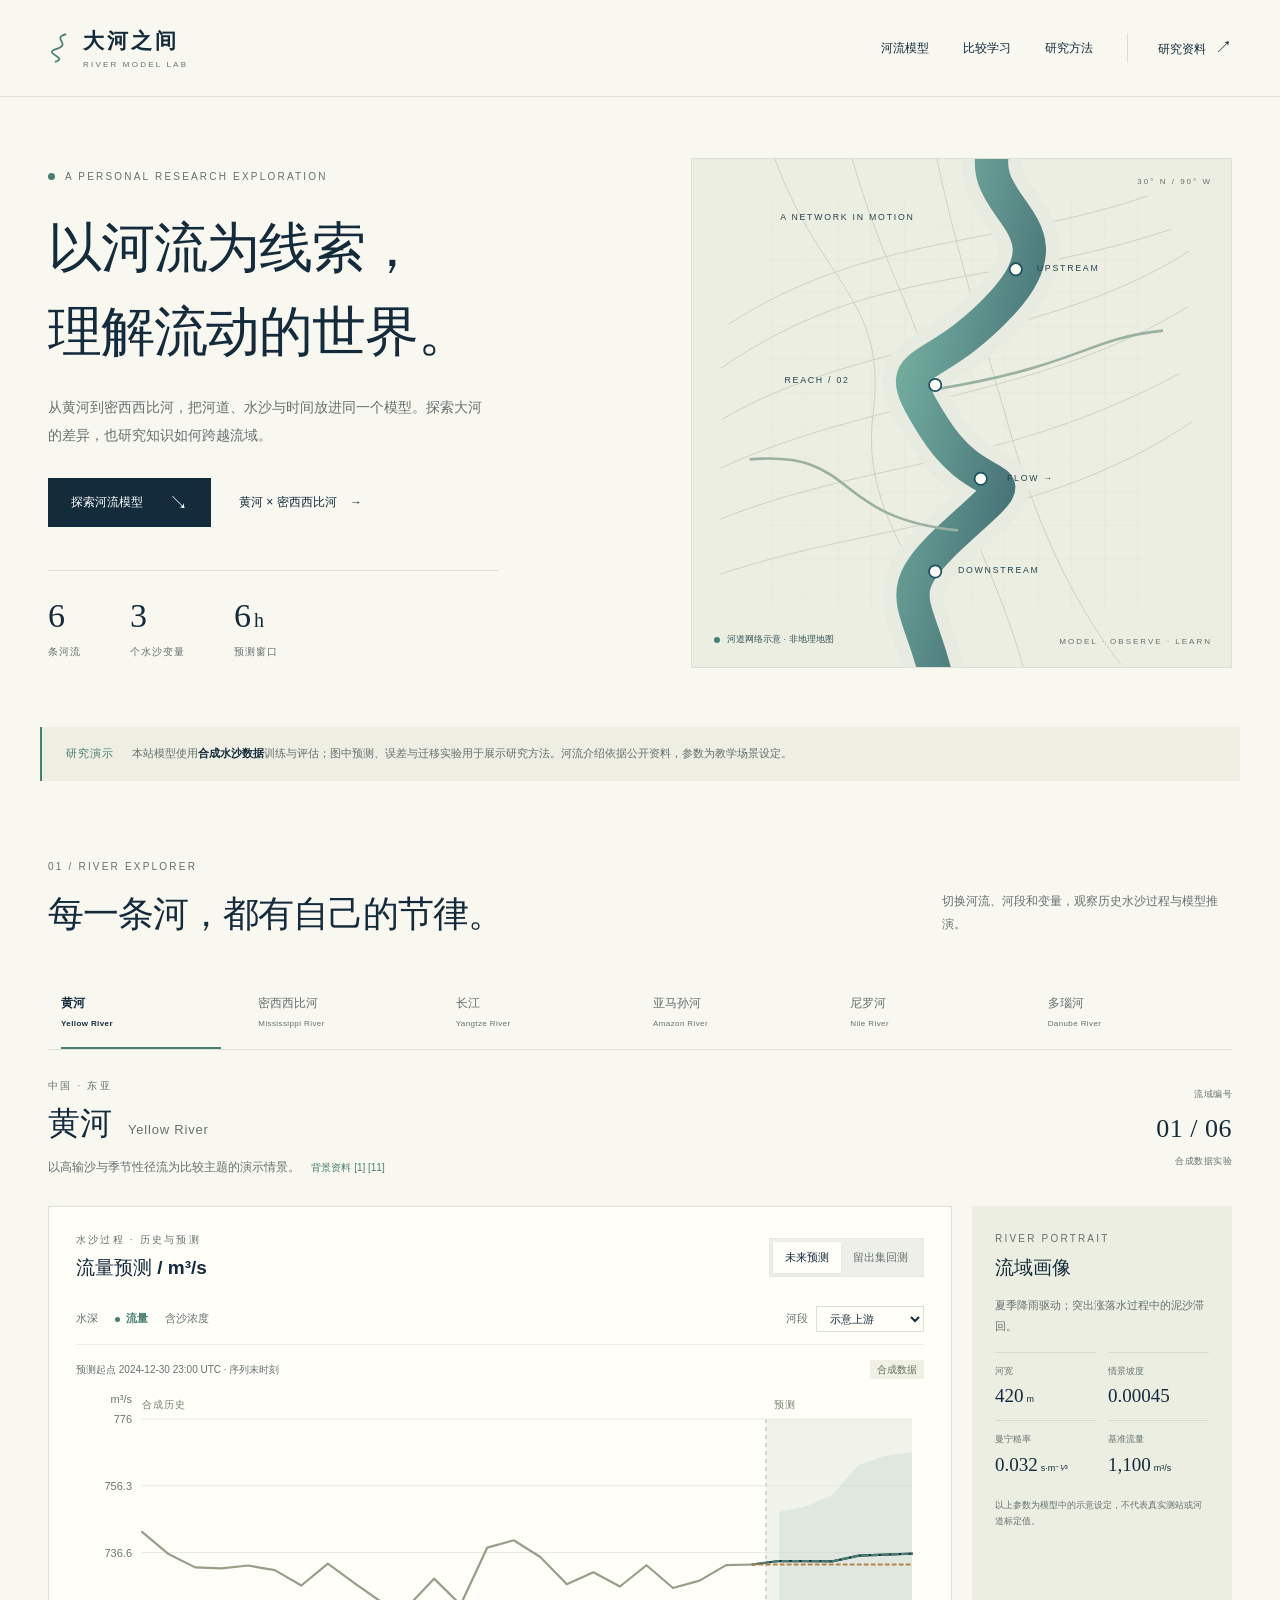
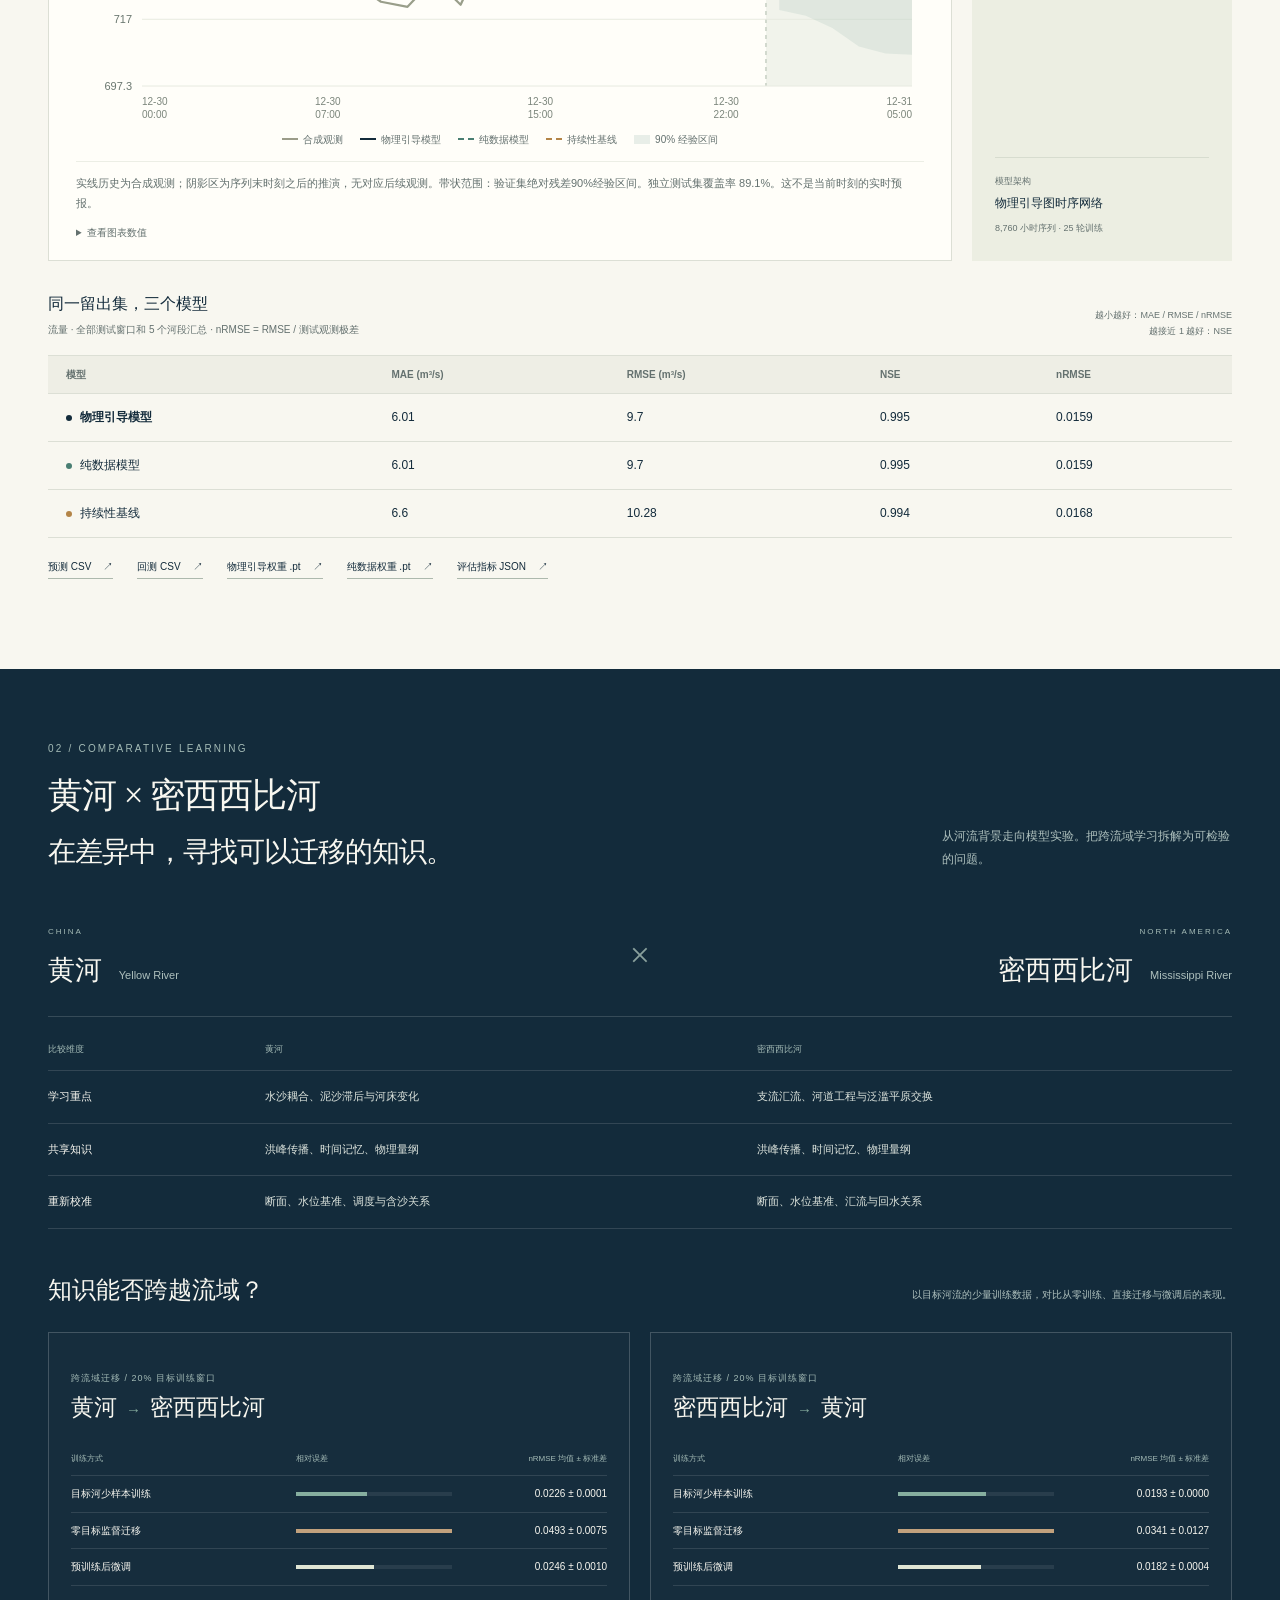
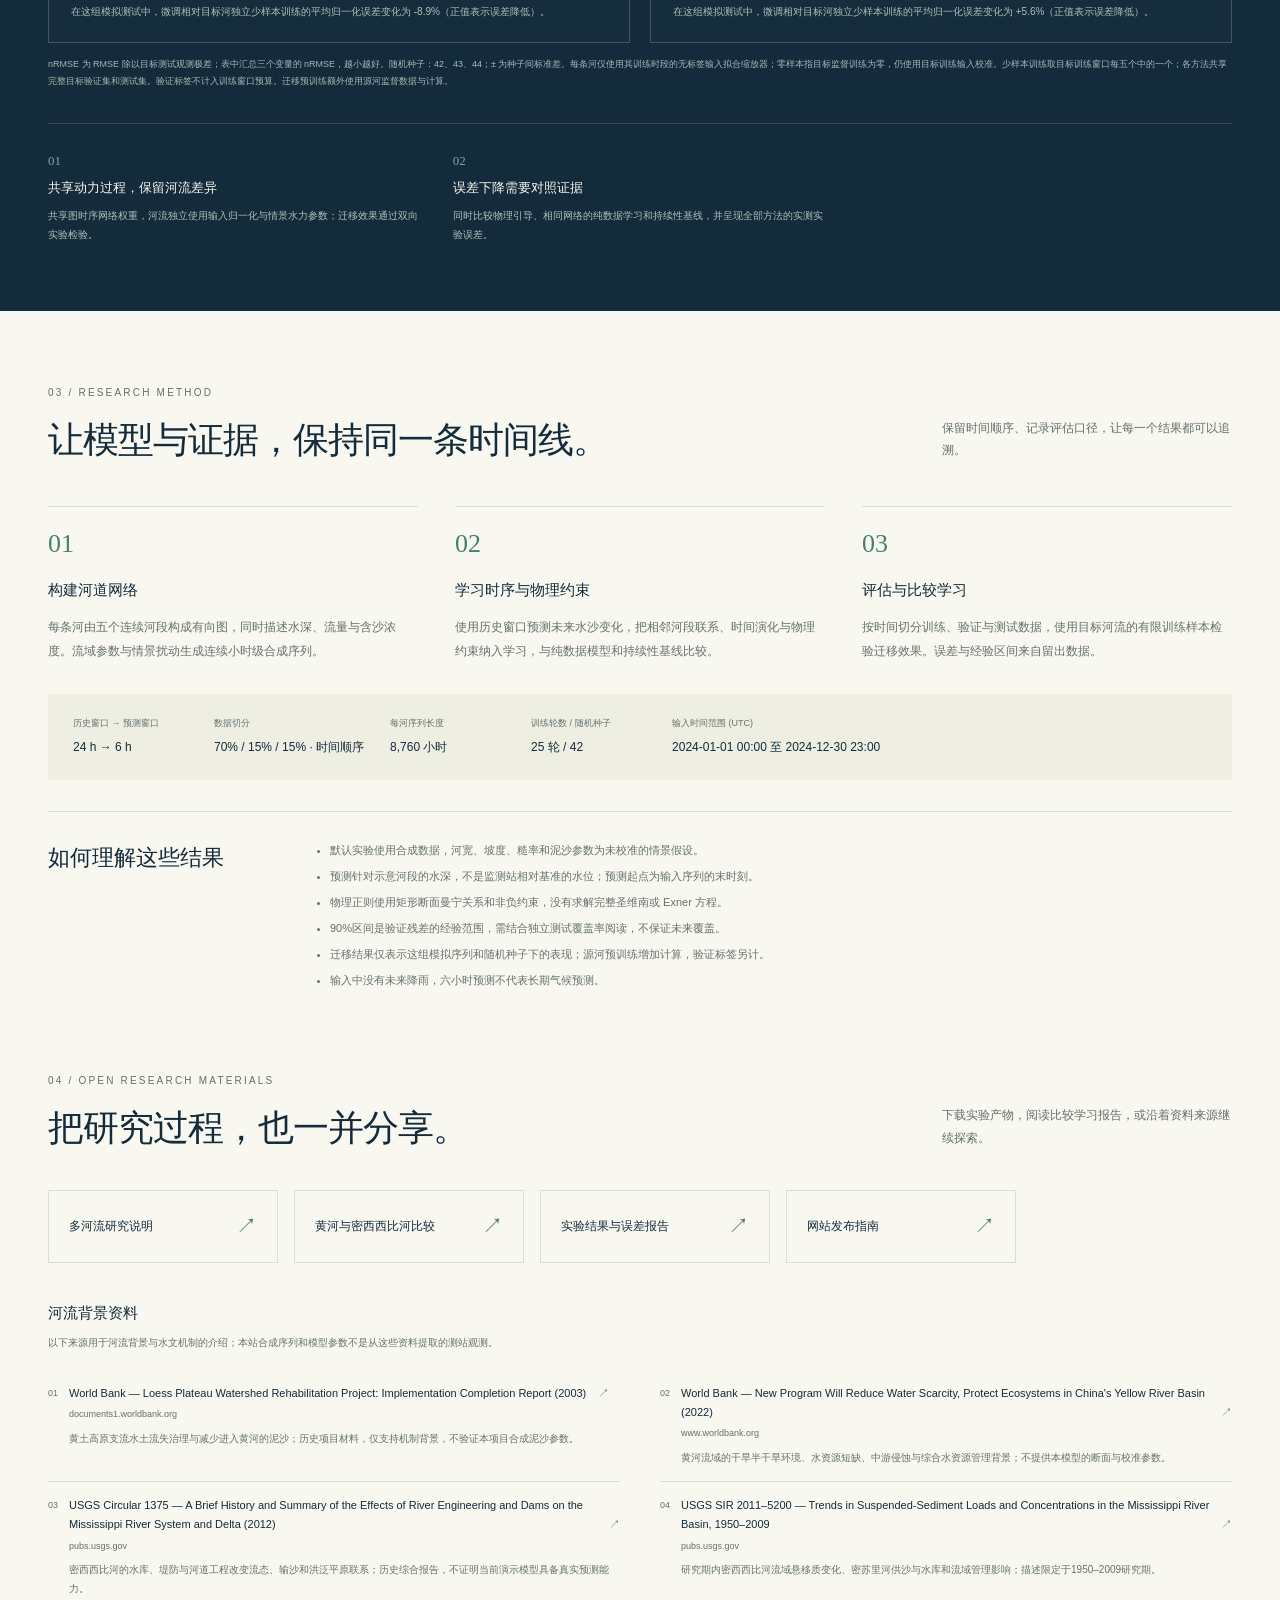
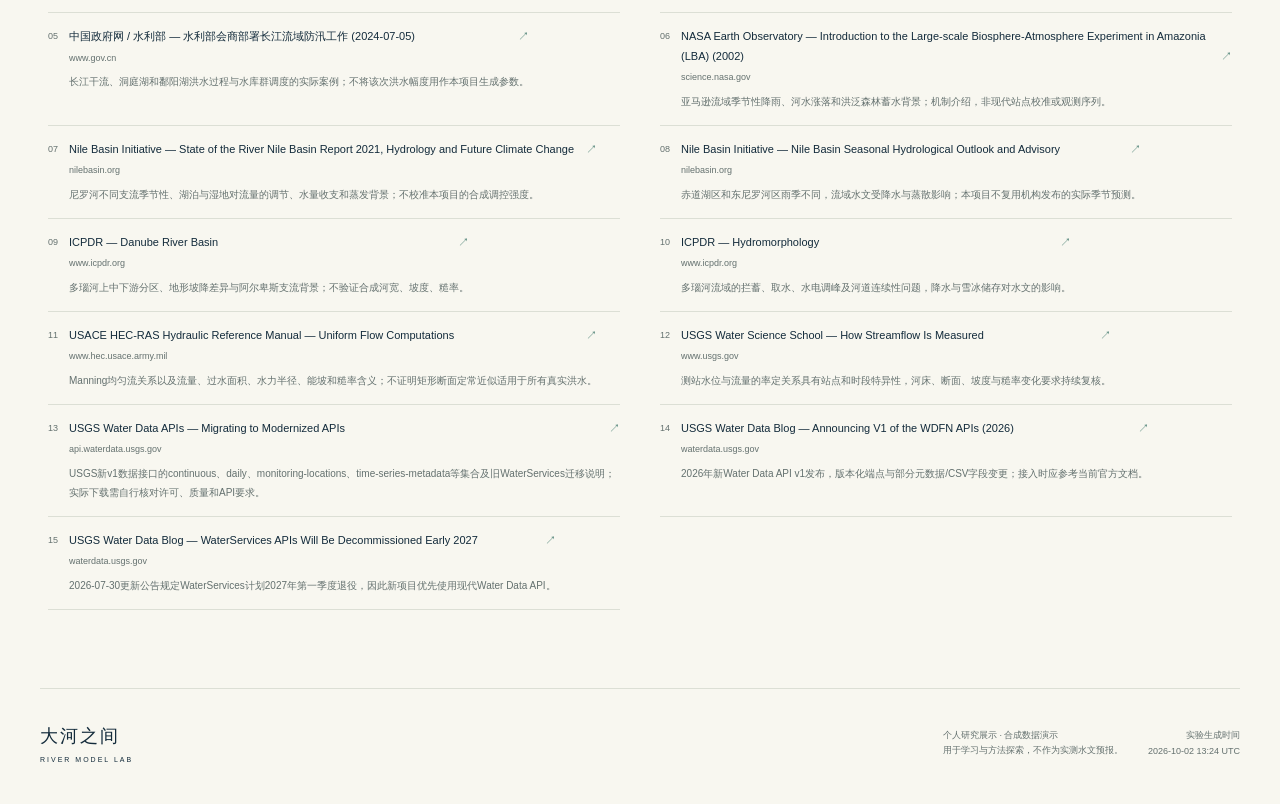
==== website/index.html @ 49f690f5 "Add multi-river modeling, transfer study and website showcase" ====
<!doctype html>
<html lang="zh-CN">
<head>
  <meta charset="utf-8">
  <meta name="viewport" content="width=device-width, initial-scale=1">
  <meta name="theme-color" content="#132b3b">
  <meta name="description" content="探索六条大河的水深、流量与含沙浓度预测，以及黄河与密西西比河的比较学习。可复现的合成数据研究演示。">
  <title>大河之间 · River Model Lab</title>
  <link rel="stylesheet" href="styles.css">
  <script src="assets/river_lab_data.js" defer></script>
  <script src="app.js" defer></script>
</head>
<body>
  <a class="skip-link" href="#explorer">跳至模型交互区</a>
  <header class="site-header">
    <a class="wordmark" href="#top" aria-label="大河之间，返回首页"><svg aria-hidden="true" viewBox="0 0 30 36"><path d="M21 2C3 7 28 13 10 19S25 28 8 34"/></svg><span>大河之间<small>RIVER MODEL LAB</small></span></a>
    <nav aria-label="主导航"><a href="#explorer">河流模型</a><a href="#comparison">比较学习</a><a href="#method">研究方法</a><a href="#resources">研究资料 <span aria-hidden="true">↗</span></a></nav>
  </header>
  <main id="top">
    <section class="hero" aria-labelledby="hero-title">
      <div class="hero-copy"><p class="eyebrow"><span></span> A PERSONAL RESEARCH EXPLORATION</p><h1 id="hero-title">以河流为线索，<br>理解流动的世界。</h1><p class="hero-description">从黄河到密西西比河，把河道、水沙与时间放进同一个模型。探索大河的差异，也研究知识如何跨越流域。</p><div class="hero-actions"><a class="button button-dark" href="#explorer">探索河流模型 <span aria-hidden="true">↘</span></a><a class="text-link" href="#comparison">黄河 × 密西西比河 <span aria-hidden="true">→</span></a></div><div class="hero-facts"><div><strong id="river-count">6</strong><span>条河流</span></div><div><strong>3</strong><span>个水沙变量</span></div><div><strong id="forecast-hours">6<span>h</span></strong><span>预测窗口</span></div></div></div>
      <div class="hero-visual" aria-hidden="true"><svg viewBox="0 0 510 580" role="presentation"><defs><linearGradient id="river-gradient" x1="0" y1="0" x2="1" y2="1"><stop stop-color="#7dbaa7"/><stop offset="1" stop-color="#365d69"/></linearGradient><pattern id="grid" width="38" height="38" patternUnits="userSpaceOnUse"><path d="M38 0H0V38" fill="none" stroke="#bec8ba" stroke-width=".6"/></pattern></defs><rect x="32" y="45" width="430" height="470" fill="url(#grid)" opacity=".45"/><g fill="none" stroke="#c8cec1" stroke-width="1"><path d="M-10 188C148 86 303 99 468 42M-20 239C154 119 292 148 495 80M-18 297C135 206 357 208 515 105M-20 353C151 273 344 273 513 169M-20 411C149 344 304 352 504 245M-20 474C150 416 348 416 518 300"/><path d="M42 0C96 146 171 159 154 292S247 496 241 593M126-15C169 141 212 181 222 276S298 471 329 593M224-14C248 102 279 200 309 306S380 504 437 577"/></g><path d="M294-20C264 59 388 71 301 165S167 217 224 307S341 343 253 422S207 498 230 608" fill="none" stroke="#e8ebe0" stroke-width="69"/><path d="M294-20C264 59 388 71 301 165S167 217 224 307S341 343 253 422S207 498 230 608" fill="none" stroke="url(#river-gradient)" stroke-width="38"/><g fill="none" stroke="#9ab1a1" stroke-width="3"><path d="M485 196C398 205 391 235 231 262"/><path d="M13 343C139 332 103 409 251 424"/></g><g fill="#fffef7" stroke="#1d5360" stroke-width="2"><circle cx="317" cy="126" r="7"/><circle cx="225" cy="258" r="7"/><circle cx="277" cy="365" r="7"/><circle cx="225" cy="471" r="7"/></g><g fill="#244351" font-size="10" font-family="sans-serif" letter-spacing="2"><text x="341" y="128">UPSTREAM</text><text x="53" y="256">REACH / 02</text><text x="307" y="368">FLOW →</text><text x="251" y="473">DOWNSTREAM</text><text x="48" y="70">A NETWORK IN MOTION</text></g></svg><div class="map-caption"><span class="caption-dot"></span> 河道网络示意 · 非地理地图</div><span class="coordinate top">30° N / 90° W</span><span class="coordinate bottom">MODEL · OBSERVE · LEARN</span></div>
    </section>
    <div class="research-notice" role="note"><span class="notice-label">研究演示</span><p>本站模型使用<strong>合成水沙数据</strong>训练与评估；图中预测、误差与迁移实验用于展示研究方法。河流介绍依据公开资料，参数为教学场景设定。</p></div>
    <div id="data-error" class="data-error" role="alert" hidden><h2>展示数据尚未载入</h2><p>请先运行项目中的多河流实验，生成 <code>website/assets/river_lab_data.js</code>，再打开这个页面。请保留 <code>website</code> 文件夹内部结构。</p><p>这个页面支持直接打开本地文件，无需网络连接。</p></div>
    <div id="research-content" hidden>
      <section id="explorer" class="section explorer" aria-labelledby="explorer-title">
        <div class="section-heading"><div><p class="eyebrow">01 / RIVER EXPLORER</p><h2 id="explorer-title">每一条河，都有自己的节律。</h2></div><p>切换河流、河段和变量，观察历史水沙过程与模型推演。</p></div>
        <div id="river-tabs" class="river-tabs" role="tablist" aria-label="选择河流"></div>
        <div id="river-panel" role="tabpanel" aria-labelledby="river-tab-yellow_river">
          <div class="river-intro"><div><p id="river-region" class="eyebrow"></p><h3><span id="river-name"></span><span id="river-name-en"></span></h3><p id="river-summary"></p></div><div class="river-index"><span>流域编号</span><strong id="river-number">01 / 06</strong><span id="river-data-state">合成数据实验</span></div></div>
          <div class="workspace">
            <div class="chart-panel"><div class="chart-heading"><div><p class="eyebrow" id="chart-kicker">水沙过程 · 预测</p><h4 id="chart-title">流量预测</h4></div><div class="view-tabs" role="tablist" aria-label="图表视图"><button id="view-forecast" role="tab" aria-selected="true" aria-controls="chart-view" type="button" data-view="forecast">未来预测</button><button id="view-backtest" role="tab" aria-selected="false" aria-controls="chart-view" tabindex="-1" type="button" data-view="backtest">留出集回测</button></div></div>
              <div class="chart-controls"><div class="feature-tabs" role="tablist" aria-label="水沙变量"><button type="button" role="tab" aria-selected="false" aria-controls="chart-view" tabindex="-1" data-feature="0">水深</button><button type="button" role="tab" aria-selected="true" aria-controls="chart-view" data-feature="1">流量</button><button type="button" role="tab" aria-selected="false" aria-controls="chart-view" tabindex="-1" data-feature="2">含沙浓度</button></div><label class="node-control" for="node-select">河段<select id="node-select"></select></label></div>
              <div id="chart-view" role="tabpanel" aria-labelledby="view-forecast"><p class="chart-meta"><span id="issued-at"></span><span class="status-pill">合成数据</span></p><div class="svg-chart"><svg id="forecast-chart" viewBox="0 0 840 355" role="img" aria-labelledby="chart-title chart-description"><desc id="chart-description"></desc></svg></div><div class="chart-legend" aria-label="图例"><span><i class="legend-observed"></i>合成观测</span><span><i class="legend-physics"></i>物理引导模型</span><span><i class="legend-data"></i>纯数据模型</span><span><i class="legend-persistence"></i>持续性基线</span><span id="interval-legend"><i class="legend-interval"></i>90% 经验区间</span></div><p id="chart-note" class="chart-note"></p><details class="chart-data"><summary>查看图表数值</summary><div class="table-scroll"><table id="chart-table"></table></div></details></div>
            </div>
            <aside class="profile-panel" aria-labelledby="profile-heading"><p class="eyebrow">RIVER PORTRAIT</p><h4 id="profile-heading">流域画像</h4><p id="river-hydrology"></p><dl id="river-parameters"></dl><p class="parameter-note">以上参数为模型中的示意设定，不代表真实测站或河道标定值。</p><div class="profile-bottom"><span>模型架构</span><strong id="model-label">物理引导图时序网络</strong><span id="training-summary"></span></div></aside>
          </div>
          <div class="metrics-heading"><div><h4>同一留出集，三个模型</h4><p id="metrics-note"></p></div><span class="small-label">越小越好：MAE / RMSE / nRMSE<br>越接近 1 越好：NSE</span></div><div class="table-scroll metric-scroll"><table class="metric-table"><caption class="visually-hidden" id="metric-caption">模型误差比较</caption><thead><tr><th scope="col">模型</th><th scope="col" id="mae-label">MAE</th><th scope="col" id="rmse-label">RMSE</th><th scope="col">NSE</th><th scope="col">nRMSE</th></tr></thead><tbody id="metric-rows"></tbody></table></div><div id="river-downloads" class="download-strip"></div>
        </div>
      </section>
      <section id="comparison" class="comparison-section" aria-labelledby="comparison-title"><div class="section section-inner"><div class="section-heading"><div><p class="eyebrow">02 / COMPARATIVE LEARNING</p><h2 id="comparison-title">黄河 × 密西西比河<br><span>在差异中，寻找可以迁移的知识。</span></h2></div><p>从河流背景走向模型实验。把跨流域学习拆解为可检验的问题。</p></div><div class="comparison-rivers"><div><span>CHINA</span><h3>黄河 <small>Yellow River</small></h3></div><span class="comparison-cross" aria-hidden="true">×</span><div><span>NORTH AMERICA</span><h3>密西西比河 <small>Mississippi River</small></h3></div></div><div class="table-scroll"><table class="comparison-table"><caption class="visually-hidden">黄河和密西西比河的河流特征比较</caption><thead><tr><th scope="col">比较维度</th><th scope="col">黄河</th><th scope="col">密西西比河</th></tr></thead><tbody id="comparison-dimensions"></tbody></table></div><div class="transfer-heading"><h3>知识能否跨越流域？</h3><p>以目标河流的少量训练数据，对比从零训练、直接迁移与微调后的表现。</p></div><div id="transfer-results" class="transfer-results"></div><p class="transfer-footnote" id="transfer-note"></p><div id="lessons" class="lesson-grid"></div></div></section>
      <section id="method" class="section method-section" aria-labelledby="method-title"><div class="section-heading"><div><p class="eyebrow">03 / RESEARCH METHOD</p><h2 id="method-title">让模型与证据，保持同一条时间线。</h2></div><p>保留时间顺序、记录评估口径，让每一个结果都可以追溯。</p></div><div class="method-grid"><article><span class="step-number">01</span><h3>构建河道网络</h3><p>每条河由五个连续河段构成有向图，同时描述水深、流量与含沙浓度。流域参数与情景扰动生成连续小时级合成序列。</p></article><article><span class="step-number">02</span><h3>学习时序与物理约束</h3><p>使用历史窗口预测未来水沙变化，把相邻河段联系、时间演化与物理约束纳入学习，与纯数据模型和持续性基线比较。</p></article><article><span class="step-number">03</span><h3>评估与比较学习</h3><p>按时间切分训练、验证与测试数据，使用目标河流的有限训练样本检验迁移效果。误差与经验区间来自留出数据。</p></article></div><div class="protocol" id="protocol"></div><div class="limitations"><h3>如何理解这些结果</h3><ul id="limitations"></ul></div></section>
      <section id="resources" class="section resources-section" aria-labelledby="resources-title"><div class="section-heading"><div><p class="eyebrow">04 / OPEN RESEARCH MATERIALS</p><h2 id="resources-title">把研究过程，也一并分享。</h2></div><p>下载实验产物，阅读比较学习报告，或沿着资料来源继续探索。</p></div><div id="project-downloads" class="project-downloads"></div><h3 class="sources-heading">河流背景资料</h3><p class="sources-note">以下来源用于河流背景与水文机制的介绍；本站合成序列和模型参数不是从这些资料提取的测站观测。</p><ol id="sources" class="sources"></ol></section>
    </div>
  </main>
  <footer><a class="footer-mark" href="#top">大河之间<span>RIVER MODEL LAB</span></a><p>个人研究展示 · 合成数据演示<br>用于学习与方法探索，不作为实测水文预报。</p><span id="generated-at"></span></footer>
  <noscript><div class="data-error">请启用 JavaScript 以查看交互模型。模型代码、预测 CSV 与研究文档仍可在项目文件夹中阅读。</div></noscript>
</body>
</html>
---- website/styles.css ----
:root{--ink:#132b3b;--muted:#64716f;--paper:#f8f7f0;--line:#dcdfd5;--teal:#497e72;--gold:#b38447;--cream:#eeeee2;--white:#fffef9;--serif:Georgia,"Noto Serif SC","Songti SC",STSong,serif;--sans:Inter,-apple-system,BlinkMacSystemFont,"Segoe UI","PingFang SC","Microsoft Yahei",sans-serif}
*{box-sizing:border-box}html{scroll-behavior:smooth;scroll-padding-top:30px}body{margin:0;background:var(--paper);color:var(--ink);font-family:var(--sans);font-size:15px;line-height:1.75}button,select{font:inherit}a{color:inherit}button,a,select,summary{-webkit-tap-highlight-color:transparent}button{cursor:pointer}button:focus-visible,a:focus-visible,select:focus-visible,summary:focus-visible{outline:3px solid #b38447;outline-offset:5px}button:disabled{cursor:default}h1,h2,h3,h4,p{margin:0}button{color:inherit}h2{font-family:var(--serif);font-size:36px;line-height:1.55;font-weight:500;letter-spacing:-1px}h3{font-weight:500}h4{font-size:19px;font-weight:550;line-height:1.5}svg{display:block}main{overflow:hidden}[hidden]{display:none!important}.visually-hidden{position:absolute;width:1px;height:1px;margin:-1px;padding:0;overflow:hidden;clip:rect(0,0,0,0);white-space:nowrap;border:0}.skip-link{position:fixed;left:20px;top:-100px;background:var(--ink);color:white;padding:12px 20px;z-index:50}.skip-link:focus{top:16px}.site-header{max-width:1296px;margin:auto;display:flex;justify-content:space-between;align-items:center;padding:27px 48px;border-bottom:1px solid var(--line);gap:30px}.wordmark{display:flex;gap:9px;align-items:center;text-decoration:none;font-size:21px;font-family:var(--serif);letter-spacing:3px;font-weight:600;line-height:1.4}.wordmark svg{width:26px;height:38px;fill:none;stroke:var(--teal);stroke-width:2}.wordmark small{display:block;font:8px var(--sans);letter-spacing:2.2px;color:var(--muted);margin-top:4px}.site-header nav{display:flex;gap:34px;align-items:center;font-size:12px}.site-header nav a{text-decoration:none;position:relative}.site-header nav a:hover{color:var(--teal)}.site-header nav a:last-child{border-left:1px solid var(--line);padding-left:30px}.site-header nav span{font-size:17px;margin-left:6px}.hero{max-width:1296px;margin:auto;padding:61px 48px 56px;display:grid;grid-template-columns:1.1fr 1fr;gap:48px;align-items:center;min-height:630px}.eyebrow{font-size:10px;letter-spacing:2.2px;color:var(--muted);font-weight:500;line-height:1.6}.hero .eyebrow{display:flex;align-items:center;gap:10px}.hero .eyebrow span{width:7px;height:7px;border-radius:50%;background:var(--teal)}h1{font-family:var(--serif);font-size:54px;line-height:1.55;font-weight:500;letter-spacing:-1.2px;margin:22px 0 19px}.hero-description{max-width:445px;font-size:14px;line-height:2;color:var(--muted)}.hero-actions{display:flex;align-items:center;gap:28px;margin-top:29px}.button{display:inline-flex;align-items:center;gap:26px;text-decoration:none;padding:13px 22px;font-size:12px;border:1px solid transparent}.button-dark{background:var(--ink);color:white}.button-dark:hover{background:#285060}.button span{font-size:19px;line-height:1}.text-link{font-size:12px;text-decoration:none}.text-link span{margin-left:10px}.text-link:hover{color:var(--teal)}.hero-facts{display:flex;gap:49px;margin-top:43px;padding-top:25px;border-top:1px solid var(--line);max-width:450px}.hero-facts>div{display:flex;flex-direction:column}.hero-facts strong{font-size:34px;font-family:var(--serif);line-height:1.15;font-weight:400}.hero-facts>div>span{font-size:10px;color:var(--muted);margin-top:8px;letter-spacing:1px}.hero-facts strong span{font-size:20px;margin-left:3px}.hero-visual{position:relative;align-self:stretch;max-height:510px;overflow:hidden;background:#eceee2;border:1px solid #dce1d5}.hero-visual>svg{width:100%;height:100%;min-height:490px}.coordinate{font:8px var(--sans);letter-spacing:2px;position:absolute;color:var(--muted)}.coordinate.top{right:19px;top:18px}.coordinate.bottom{right:19px;bottom:21px}.map-caption{position:absolute;bottom:20px;left:22px;display:flex;align-items:center;gap:7px;font-size:9px;color:#31535b}.caption-dot{height:6px;width:6px;background:#497e72;border-radius:50%}.research-notice{max-width:1200px;margin:0 auto;display:flex;gap:18px;align-items:center;padding:17px 24px;background:var(--cream);border-left:2px solid var(--teal);font-size:11px;color:var(--muted)}.research-notice strong{font-weight:600;color:var(--ink)}.notice-label{flex-shrink:0;letter-spacing:1px;color:var(--teal);font-size:11px}.section{max-width:1296px;margin:auto;padding:78px 48px}.section-heading{display:flex;justify-content:space-between;gap:45px;align-items:flex-end;margin-bottom:34px}.section-heading h2{margin-top:12px}.section-heading>p{max-width:290px;font-size:12px;line-height:1.9;color:var(--muted);padding-bottom:7px}.river-tabs{display:flex;border-bottom:1px solid var(--line);margin-bottom:28px;overflow-x:auto;scrollbar-width:thin}.river-tab{position:relative;flex:1;min-width:120px;background:none;border:0;padding:17px 13px 18px;text-align:left;color:var(--muted);font-size:12px;white-space:nowrap}.river-tab small{display:block;font-size:8px;letter-spacing:.4px;margin-top:3px}.river-tab[aria-selected=true]{color:var(--ink);font-weight:600}.river-tab[aria-selected=true]::after{content:"";height:2px;position:absolute;bottom:0;left:13px;right:24px;background:var(--teal)}.river-tab:hover{color:var(--teal)}.river-intro{display:flex;justify-content:space-between;align-items:center;gap:40px;margin-bottom:28px}.river-intro h3{font-family:var(--serif);font-size:32px;line-height:1.4;margin:7px 0 11px}.river-intro h3 span+span{font-family:var(--sans);font-size:13px;color:var(--muted);margin-left:16px;letter-spacing:.8px}.river-intro>div>p:last-child{font-size:12px;max-width:755px;color:var(--muted)}.river-index{min-width:110px;text-align:right;display:flex;flex-direction:column;font-size:9px;color:var(--muted);letter-spacing:.5px}.river-index strong{font-family:var(--serif);color:var(--ink);font-size:26px;font-weight:400;margin:3px 0}.workspace{display:grid;grid-template-columns:minmax(0,1fr) 260px;gap:20px}.chart-panel{background:var(--white);border:1px solid var(--line);padding:25px 27px 19px;min-width:0}.chart-heading{display:flex;justify-content:space-between;gap:18px;align-items:center}.chart-heading h4{margin-top:6px}.view-tabs{display:flex;background:#eeefe8;padding:3px;border:1px solid #e7e9df}.view-tabs button{background:none;border:0;padding:6px 12px;white-space:nowrap;font-size:10px;color:var(--muted)}.view-tabs button[aria-selected=true]{background:var(--white);color:var(--ink);box-shadow:0 1px 3px #18354712}.chart-controls{display:flex;justify-content:space-between;align-items:center;margin:23px 0 15px;border-bottom:1px solid #eceee5;padding-bottom:12px;gap:15px}.feature-tabs{display:flex;gap:17px}.feature-tabs button{border:0;background:transparent;font-size:11px;padding:3px 0;color:var(--muted)}.feature-tabs button[aria-selected=true]{color:var(--teal);font-weight:600}.feature-tabs button[aria-selected=true]::before{content:"";width:5px;height:5px;border-radius:50%;background:var(--teal);display:inline-block;vertical-align:middle;margin-right:6px}.node-control{display:flex;align-items:center;gap:8px;font-size:10px;color:var(--muted)}.node-control select{max-width:180px;font-size:10px;padding:5px 22px 5px 9px;background:transparent;border:1px solid var(--line);border-radius:0;color:var(--ink)}.chart-meta{display:flex;justify-content:space-between;gap:10px;font-size:9px;color:var(--muted);align-items:center;line-height:1.5}.status-pill{padding:2px 7px;background:#f0f0e5;color:#62725d;white-space:nowrap}.svg-chart{width:100%;margin-top:9px}.svg-chart svg{width:100%;height:auto;min-height:205px;overflow:visible}.chart-legend{display:flex;flex-wrap:wrap;gap:8px 17px;font-size:9px;color:var(--muted);justify-content:center;margin:3px 0 13px}.chart-legend>span{display:flex;align-items:center;gap:5px}.chart-legend i{display:inline-block;width:16px;height:0;border-top:2px solid}.chart-legend .legend-observed{border-color:#9b9c89}.chart-legend .legend-physics{border-color:var(--ink)}.chart-legend .legend-data{border-color:var(--teal);border-top-style:dashed}.chart-legend .legend-persistence{border-color:var(--gold);border-top-style:dashed}.chart-legend .legend-interval{border:0;height:9px;background:#497e7220}.chart-note{font-size:10px;color:var(--muted);border-top:1px solid #eceee5;padding-top:12px;line-height:1.8}.chart-data{font-size:10px;margin-top:10px;color:var(--muted)}.chart-data summary{cursor:pointer;width:max-content}.chart-data table{font-size:10px;margin-top:12px;min-width:600px}.chart-data th,.chart-data td{padding:5px 8px;border-bottom:1px solid var(--line)}.profile-panel{background:#eceee2;padding:25px 23px;display:flex;flex-direction:column}.profile-panel h4{margin:7px 0 12px}.profile-panel>p:not(.eyebrow){font-size:11px;color:var(--muted);line-height:1.9}.profile-panel dl{display:grid;grid-template-columns:1fr 1fr;gap:0 12px;margin:15px 0 10px}.profile-panel dl>div{padding:11px 0;border-top:1px solid #d7dccf}.profile-panel dt{font-size:9px;color:var(--muted)}.profile-panel dd{font-family:var(--serif);font-size:19px;line-height:1.3;margin:5px 0 0}.profile-panel dd span{font-family:var(--sans);font-size:9px;margin-left:3px}.profile-panel>p.parameter-note{font-size:9px;line-height:1.7;margin-bottom:18px}.profile-bottom{margin-top:auto;padding-top:16px;border-top:1px solid #d7dccf;display:flex;flex-direction:column;font-size:9px;color:var(--muted)}.profile-bottom strong{font-size:12px;color:var(--ink);font-weight:500;margin:3px 0 7px}.metrics-heading{display:flex;justify-content:space-between;gap:30px;align-items:flex-end;margin:31px 0 16px}.metrics-heading h4{font-size:16px}.metrics-heading p{font-size:10px;color:var(--muted);margin-top:5px}.small-label{font-size:9px;color:var(--muted);text-align:right;line-height:1.7}.table-scroll{overflow-x:auto;scrollbar-width:thin}table{border-collapse:collapse;width:100%;text-align:left}th{font-weight:500}th,td{vertical-align:middle}.metric-table{font-size:12px;min-width:570px}.metric-table thead th{font-size:10px;color:var(--muted);padding:10px 18px;background:#eeeee5;border-top:1px solid var(--line);border-bottom:1px solid var(--line)}.metric-table td,.metric-table tbody th{padding:13px 18px;border-bottom:1px solid var(--line);font-variant-numeric:tabular-nums}.metric-table tr:first-child th{font-weight:600}.model-dot{width:6px;height:6px;display:inline-block;border-radius:50%;margin-right:8px}.download-strip{display:flex;flex-wrap:wrap;gap:24px;font-size:10px;margin-top:20px}.download-strip a{text-decoration:none;border-bottom:1px solid #adb9ad;padding-bottom:2px}.download-strip a:hover{color:var(--teal)}.download-strip span{margin-left:12px}.comparison-section{background:var(--ink);color:var(--paper);margin-top:12px}.comparison-section .section-inner{padding-top:72px;padding-bottom:67px}.comparison-section .eyebrow{color:#a4bbb6}.comparison-section .section-heading>p{color:#aec0bd}.comparison-section h2{font-size:35px}.comparison-section h2 span{font-size:28px}.comparison-rivers{display:flex;justify-content:space-between;align-items:center;margin:39px 0 24px;padding-bottom:22px;border-bottom:1px solid #ffffff26}.comparison-rivers>div{flex:1}.comparison-rivers>div:last-child{text-align:right}.comparison-rivers>div>span{color:#a4bbb6;letter-spacing:2px;font-size:8px}.comparison-rivers h3{font-size:27px;font-family:var(--serif);margin-top:4px}.comparison-rivers h3 small{font-size:11px;font-family:var(--sans);font-weight:400;margin-left:10px;color:#aec0bd;display:inline-block}.comparison-cross{color:#89a09c;font:36px var(--serif);margin:0 20px}.comparison-table{font-size:11px;min-width:620px;line-height:1.95}.comparison-table th,.comparison-table td{padding:15px 16px;border-bottom:1px solid #ffffff21}.comparison-table thead th{color:#a4bbb6;font-size:9px;padding-top:0;padding-bottom:12px}.comparison-table th:first-child{width:17%;padding-left:0}.comparison-table td{width:41.5%;color:#dee5de;vertical-align:top}.transfer-heading{margin:40px 0 21px;display:flex;justify-content:space-between;gap:30px;align-items:baseline}.transfer-heading h3{font-family:var(--serif);font-size:24px;white-space:nowrap}.transfer-heading p{font-size:10px;max-width:550px;color:#aec0bd}.transfer-results{display:grid;grid-template-columns:1fr 1fr;gap:20px}.transfer-card{border:1px solid #ffffff30;padding:21px 22px;background:#ffffff03;min-width:0}.transfer-card .eyebrow{font-size:9px;letter-spacing:1px}.transfer-card h4{font-family:var(--serif);font-weight:400;font-size:23px;margin:4px 0 18px}.transfer-card h4 span{font-family:var(--sans);font-size:15px;margin:0 9px;color:#83a89c}.transfer-card table{font-size:10px}.transfer-card th,.transfer-card td{padding:9px 0;border-bottom:1px solid #ffffff1d;font-variant-numeric:tabular-nums}.transfer-card thead{color:#a4bbb6;font-size:8px}.transfer-card td:last-child,.transfer-card th:last-child{text-align:right}.transfer-card th:first-child{width:42%}.transfer-bar-cell{width:29%}.transfer-bar{height:4px;background:#ffffff14;width:100%;position:relative;display:block}.transfer-bar i{position:absolute;left:0;top:0;height:4px;background:#86ae9f}.transfer-card tbody tr:nth-child(2) .transfer-bar i{background:#c1a17d}.transfer-card tbody tr:nth-child(3) .transfer-bar i{background:#dfe5d4}.transfer-card>p{font-size:10px;color:#aec0bd;margin-top:16px;line-height:1.9}.transfer-footnote{font-size:9px;color:#a4bbb6;margin-top:13px;line-height:1.9}.lesson-grid{display:grid;grid-template-columns:repeat(3,1fr);gap:30px;margin-top:33px;border-top:1px solid #ffffff26;padding-top:29px}.lesson-grid h4{font-size:13px;font-weight:500;margin-bottom:9px}.lesson-grid p{font-size:10px;color:#aec0bd;line-height:1.9}.lesson-number{font:13px var(--serif);color:#83a89c;display:block;margin-bottom:9px}.method-section{padding-top:74px}.method-grid{display:grid;grid-template-columns:repeat(3,1fr);gap:37px;margin-top:37px}.method-grid article{border-top:1px solid var(--line);padding-top:22px}.step-number{font:26px var(--serif);font-weight:400;color:var(--teal)}.method-grid h3{font-size:15px;margin:16px 0 12px}.method-grid p{font-size:12px;color:var(--muted);line-height:2}.protocol{display:flex;flex-wrap:wrap;gap:26px;background:var(--cream);padding:22px 25px;margin-top:31px}.protocol>div{min-width:115px}.protocol dt{font-size:9px;color:var(--muted);margin-bottom:5px}.protocol dd{margin:0;font-size:12px}.protocol dl{margin:0}.limitations{display:grid;grid-template-columns:230px 1fr;gap:35px;margin-top:31px;padding-top:27px;border-top:1px solid var(--line)}.limitations h3{font-family:var(--serif);font-size:22px}.limitations ul{margin:0;padding-left:17px;font-size:11px;color:var(--muted);line-height:2}.limitations li+li{margin-top:4px}.resources-section{padding-top:4px}.project-downloads{display:flex;flex-wrap:wrap;gap:16px;margin-top:28px}.resource-link{display:flex;gap:40px;align-items:center;justify-content:space-between;padding:17px 20px;border:1px solid var(--line);text-decoration:none;min-width:230px;font-size:12px}.resource-link span{color:var(--teal);font-size:21px}.resource-link:hover{background:var(--cream)}.sources-heading{font-size:15px;margin-top:37px;margin-bottom:8px}.sources-note{font-size:10px;color:var(--muted);max-width:810px}.sources{display:grid;grid-template-columns:1fr 1fr;gap:0 40px;list-style:none;counter-reset:source;padding:0;margin:18px 0 0}.sources li{counter-increment:source;border-bottom:1px solid var(--line);padding:14px 0;font-size:11px;display:flex;gap:11px}.sources li::before{content:counter(source,decimal-leading-zero);font-size:9px;color:var(--muted);padding-top:2px}.sources a{text-decoration:none;color:var(--ink)}.sources a:hover{text-decoration:underline;text-underline-offset:4px}.sources .source-domain{display:block;font-size:9px;color:var(--muted);margin-top:4px;overflow-wrap:anywhere}.sources .external{float:right;padding-left:12px;color:var(--teal)}footer{max-width:1200px;padding:32px 0 38px;margin:auto;display:flex;align-items:center;justify-content:space-between;gap:25px;border-top:1px solid var(--line);font-size:9px;color:var(--muted)}.footer-mark{text-decoration:none;font-family:var(--serif);font-size:18px;letter-spacing:2px;color:var(--ink)}.footer-mark span{display:block;font-family:var(--sans);font-size:7px;letter-spacing:2px;margin-top:2px}footer p{margin-left:auto;font-size:9px}footer>span{text-align:right;line-height:1.8}.data-error{max-width:1200px;margin:36px auto;padding:28px;background:var(--cream);border:1px solid var(--line)}.data-error h2{font-size:24px;margin-bottom:12px}.data-error p{font-size:12px;color:var(--muted)}.data-error code{overflow-wrap:anywhere}.plot-axis-label{fill:#6a776f;font-size:11px}.plot-time-label{fill:#7c867c;font-size:10px}.plot-grid{stroke:#e7eae0;stroke-width:1}.plot-observed{stroke:#999e8a}.plot-physics{stroke:#132b3b}.plot-data{stroke:#497e72;stroke-dasharray:6 4}.plot-persistence{stroke:#b38447;stroke-dasharray:3 4}.plot-line{fill:none;stroke-width:2.2;stroke-linecap:round;stroke-linejoin:round}.plot-band{fill:#497e721a}.plot-forecast-zone{fill:#f1f3eb}.plot-divider{stroke:#adbaab;stroke-width:1;stroke-dasharray:4 4}.plot-area-label{fill:#75836d;font-size:10px;letter-spacing:1px}
.river-source-links{display:inline-block;font-size:10px;color:var(--teal);margin-left:8px}.river-source-links a{text-decoration:none}.river-source-links a:hover{text-decoration:underline}.source-support{display:block;font-size:10px;color:var(--muted);line-height:1.9;margin-top:6px}.download-strip a>span:first-child{margin-left:0}.resource-link>span:first-child{font-size:12px;color:var(--ink)}
@media(min-width:1500px){.hero{padding-top:74px;padding-bottom:70px}.hero-visual{max-height:530px}}@media(max-width:1100px){.site-header,.section,.hero{padding-left:32px;padding-right:32px}.hero{gap:30px}.research-notice{margin-left:32px;margin-right:32px}.hero h1{font-size:44px}.hero-actions{gap:20px}.text-link{font-size:11px}.workspace{grid-template-columns:minmax(0,1fr) 235px;gap:15px}.chart-panel{padding:22px 20px 18px}.profile-panel{padding:23px 20px}.view-tabs button{padding:5px 8px;font-size:9px}.river-tab{min-width:110px}.transfer-card{padding:21px 18px}footer{margin-left:32px;margin-right:32px}.hero-visual>svg{min-height:460px}.comparison-rivers h3 small{display:block;margin-left:0;margin-top:4px}.hero-facts{gap:40px}}
@media(max-width:850px){.site-header{padding:21px 25px}.site-header nav{gap:20px;font-size:11px}.site-header nav a:last-child{padding-left:20px}.hero{padding:47px 25px 42px;gap:25px;min-height:550px}.hero h1{font-size:36px;letter-spacing:0;margin-top:18px}.hero-description{font-size:12px}.hero .eyebrow{font-size:8px;letter-spacing:1.3px}.hero-actions{align-items:flex-start;flex-direction:column;gap:16px;margin-top:25px}.hero-facts{margin-top:29px;gap:32px;padding-top:21px}.hero-facts strong{font-size:29px}.hero-visual>svg{min-height:420px}.coordinate.bottom{display:none}.map-caption{font-size:8px;left:15px;bottom:14px}.coordinate.top{font-size:7px}.research-notice{margin-left:25px;margin-right:25px;font-size:10px;gap:12px;padding:14px 18px}.section{padding:60px 25px}.section-heading{gap:25px}.section-heading h2{font-size:28px}.section-heading>p{max-width:225px;font-size:11px}.workspace{grid-template-columns:1fr}.profile-panel{display:grid;grid-template-columns:1fr 1fr;column-gap:26px;padding:22px 24px}.profile-panel>.eyebrow{grid-column:1}.profile-panel h4{grid-column:1;grid-row:2}.profile-panel>#river-hydrology{grid-column:1;grid-row:3}.profile-panel dl{grid-column:2;grid-row:1/4;margin-top:0;grid-template-columns:1fr 1fr;gap:0 18px}.profile-panel>p.parameter-note{grid-column:2;grid-row:4;font-size:9px;margin-bottom:0}.profile-bottom{grid-column:1;grid-row:4;margin-top:14px}.profile-panel dl>div{padding:8px 0}.profile-panel dd{font-size:19px}.comparison-section h2{font-size:29px}.comparison-section h2 span{font-size:24px}.transfer-heading{display:block}.transfer-heading p{margin-top:8px}.transfer-results{gap:15px}.transfer-card h4{font-size:20px}.transfer-card table{font-size:9px}.lesson-grid{gap:23px}.method-grid{gap:25px}.method-grid p{font-size:11px}.method-grid h3{font-size:13px}.limitations{grid-template-columns:180px 1fr;gap:25px}.limitations h3{font-size:20px}.resources-section{padding-top:0}footer{margin:0 25px}.data-error{margin-left:25px;margin-right:25px}}
@media(max-width:620px){body{font-size:14px}.site-header{padding:20px;align-items:center}.wordmark{font-size:19px;gap:6px;letter-spacing:2px}.wordmark svg{width:21px;height:31px}.wordmark small{font-size:6px;letter-spacing:1.6px}.site-header nav{gap:18px;font-size:10px}.site-header nav a:nth-child(n+3){display:none}.hero{display:flex;flex-direction:column;padding:37px 20px 30px;gap:28px;min-height:0}.hero-copy{width:100%}.hero h1{font-size:39px;line-height:1.5;letter-spacing:-.6px;margin:19px 0 16px}.hero-description{font-size:12px;max-width:355px}.hero-actions{flex-direction:row;align-items:center;gap:18px;margin-top:24px}.button{padding:12px 15px;gap:20px;font-size:11px}.text-link{font-size:10px}.text-link span{margin-left:5px}.hero-facts{gap:0;justify-content:space-between;max-width:360px;margin-top:30px;padding-top:20px}.hero-facts strong{font-size:31px}.hero-facts>div>span{font-size:9px}.hero-visual{width:100%;height:265px;max-height:265px}.hero-visual>svg{min-height:0;width:100%;height:auto;transform:translateY(-23%)}.coordinate.top{top:13px;right:13px}.coordinate.bottom{display:block;font-size:6px;bottom:15px;right:14px}.map-caption{bottom:14px;font-size:8px}.research-notice{margin:0 20px;display:block;padding:14px 17px;line-height:1.85}.notice-label{display:inline-block;margin-bottom:4px}.research-notice p{font-size:10px}.section{padding:47px 20px}.section-heading{display:block;margin-bottom:24px}.section-heading .eyebrow{font-size:9px;letter-spacing:1.5px}.section-heading h2{font-size:26px;margin-top:10px;line-height:1.65;letter-spacing:-.5px}.section-heading>p{margin-top:13px;max-width:340px;font-size:11px;padding-bottom:0}.river-tabs{margin-bottom:23px}.river-tab{min-width:104px;padding:12px 9px 14px;font-size:11px}.river-tab[aria-selected=true]::after{left:9px;right:17px}.river-tab small{font-size:7px}.river-intro{align-items:flex-start;gap:18px;margin-bottom:21px}.river-intro .eyebrow{font-size:8px;letter-spacing:1px}.river-intro h3{font-size:27px;margin:8px 0 10px}.river-intro h3 span+span{display:block;font-size:10px;margin:3px 0 0}.river-intro>div>p:last-child{font-size:11px}.river-index{min-width:68px;font-size:7px;line-height:1.65;padding-top:7px}.river-index strong{font-size:21px;white-space:nowrap}.chart-panel{padding:20px 15px 17px}.chart-heading{gap:12px;align-items:center}.chart-heading .eyebrow{font-size:8px;letter-spacing:1px}.chart-heading h4{font-size:17px}.view-tabs button{padding:5px 7px;font-size:8px}.chart-controls{margin-top:18px;gap:10px}.feature-tabs{gap:13px}.feature-tabs button{font-size:10px}.node-control{font-size:9px;gap:5px}.node-control select{max-width:128px;font-size:9px;padding:4px 15px 4px 5px}.chart-meta{font-size:8px;gap:5px;align-items:flex-start}.svg-chart{overflow:hidden;margin-top:12px}.svg-chart svg{min-height:215px}.chart-legend{gap:8px 12px;font-size:8px;justify-content:flex-start;line-height:1.5}.chart-legend i{width:13px}.chart-note{font-size:9px;line-height:1.9}.profile-panel{padding:20px 18px;gap:0 20px}.profile-panel>p:not(.eyebrow){font-size:10px}.profile-panel h4{font-size:16px;margin-top:7px}.profile-panel dl{gap:0 11px}.profile-panel dt{font-size:8px}.profile-panel dd{font-size:17px}.profile-panel dd span{font-size:8px}.profile-panel>p.parameter-note{font-size:8px}.profile-panel .eyebrow{font-size:8px;letter-spacing:1.3px}.profile-bottom{font-size:8px;padding-top:12px}.profile-bottom strong{font-size:10px}.metrics-heading{display:block;margin-top:27px}.metrics-heading h4{font-size:15px}.metrics-heading p{font-size:9px}.small-label{display:block;text-align:left;font-size:8px;margin-top:9px}.small-label br{display:none}.metric-table{min-width:480px;font-size:10px}.metric-table th,.metric-table td{padding:12px!important}.metric-table thead th{font-size:9px}.download-strip{gap:12px 19px;font-size:9px;margin-top:16px}.download-strip span{margin-left:7px}.comparison-section{margin-top:0}.comparison-section .section-inner{padding-top:47px;padding-bottom:45px}.comparison-section h2{font-size:27px}.comparison-section h2 span{font-size:21px}.comparison-rivers{margin:28px 0 22px;gap:8px;align-items:center}.comparison-rivers>div>span{font-size:7px;letter-spacing:1px}.comparison-rivers h3{font-size:23px}.comparison-rivers h3 small{font-size:9px;letter-spacing:0;margin-top:2px}.comparison-cross{font-size:26px;margin:0}.comparison-table{min-width:560px;font-size:10px}.comparison-table th,.comparison-table td{padding:12px}.comparison-table th:first-child{width:17%}.comparison-table thead{font-size:8px}.transfer-heading{margin:30px 0 18px}.transfer-heading h3{font-size:22px}.transfer-heading p{font-size:10px}.transfer-results{grid-template-columns:1fr;gap:13px}.transfer-card{padding:20px}.transfer-card h4{font-size:22px}.transfer-card table{font-size:10px}.transfer-card thead{font-size:8px}.transfer-card .eyebrow{font-size:8px}.transfer-card>p{font-size:9px}.transfer-footnote{font-size:8px;line-height:1.85}.lesson-grid{grid-template-columns:1fr;gap:20px;margin-top:24px;padding-top:23px}.lesson-grid article{display:grid;grid-template-columns:25px 1fr;column-gap:12px}.lesson-number{grid-row:1/3;align-self:baseline;margin-bottom:0}.lesson-grid h4{font-size:12px;margin-bottom:6px}.lesson-grid p{font-size:10px}.method-grid{grid-template-columns:1fr;gap:23px;margin-top:27px}.method-grid article{display:grid;grid-template-columns:35px 1fr;column-gap:16px;padding-top:19px}.step-number{grid-row:1/3;font-size:26px;align-self:baseline}.method-grid h3{margin:0 0 8px;font-size:14px}.method-grid p{font-size:11px}.protocol{gap:17px 26px;margin-top:25px;padding:19px}.protocol>div{min-width:116px;flex:1}.protocol dt{font-size:8px}.protocol dd{font-size:11px}.limitations{display:block;margin-top:26px;padding-top:21px}.limitations h3{font-size:21px;margin-bottom:12px}.limitations ul{font-size:10px;padding-left:16px}.resources-section{padding-top:0}.project-downloads{display:grid;grid-template-columns:1fr;gap:10px;margin-top:20px}.resource-link{min-width:0;padding:13px 17px;font-size:11px}.resource-link span{font-size:18px}.sources{grid-template-columns:1fr;gap:0;margin-top:14px}.sources-heading{font-size:14px;margin-top:28px}.sources-note{font-size:9px}.sources li{font-size:10px;padding:12px 0}.sources .source-domain{font-size:8px}footer{margin:0 20px;padding:26px 0;display:grid;grid-template-columns:1fr 1fr;gap:19px;font-size:8px}.footer-mark{font-size:17px}.footer-mark span{font-size:6px}footer p{margin:0;font-size:8px;text-align:right}footer>span{grid-column:1/3;text-align:left;font-size:8px}.data-error{margin:24px 20px;padding:23px}.data-error h2{font-size:21px}.data-error p{font-size:11px}}
.node-control,.node-control select,.feature-tabs button,.view-tabs button{font-size:11px}.chart-meta{font-size:10px}.chart-legend{font-size:10px}.chart-note{font-size:11px}
@media(max-width:620px){.node-control,.node-control select,.feature-tabs button,.view-tabs button{font-size:11px}.node-control select{max-width:122px}.view-tabs button{padding:5px 6px}.chart-meta{font-size:10px;line-height:1.7}.chart-legend{font-size:10px;gap:9px 12px}.chart-note{font-size:10px}.chart-heading h4{font-size:16px}.chart-controls{flex-wrap:wrap}}
@media(prefers-reduced-motion:reduce){html{scroll-behavior:auto}}@media print{.site-header nav,.hero-actions,.chart-controls,.view-tabs,.download-strip,.project-downloads{display:none}.section{padding:25px 0}.hero{padding:30px 0;min-height:0}.hero-visual{max-height:250px}.hero h1{font-size:36px}.comparison-section{background:white;color:var(--ink)}.comparison-section p,.comparison-table td,.comparison-section .eyebrow,.comparison-section .section-heading>p{color:var(--muted)}.comparison-table th,.comparison-table td{border-color:var(--line)}.transfer-card{border-color:var(--line)}.section,.research-notice,footer{max-width:100%;margin:0 15px}.table-scroll{overflow:visible}.sources a{color:var(--ink)}}
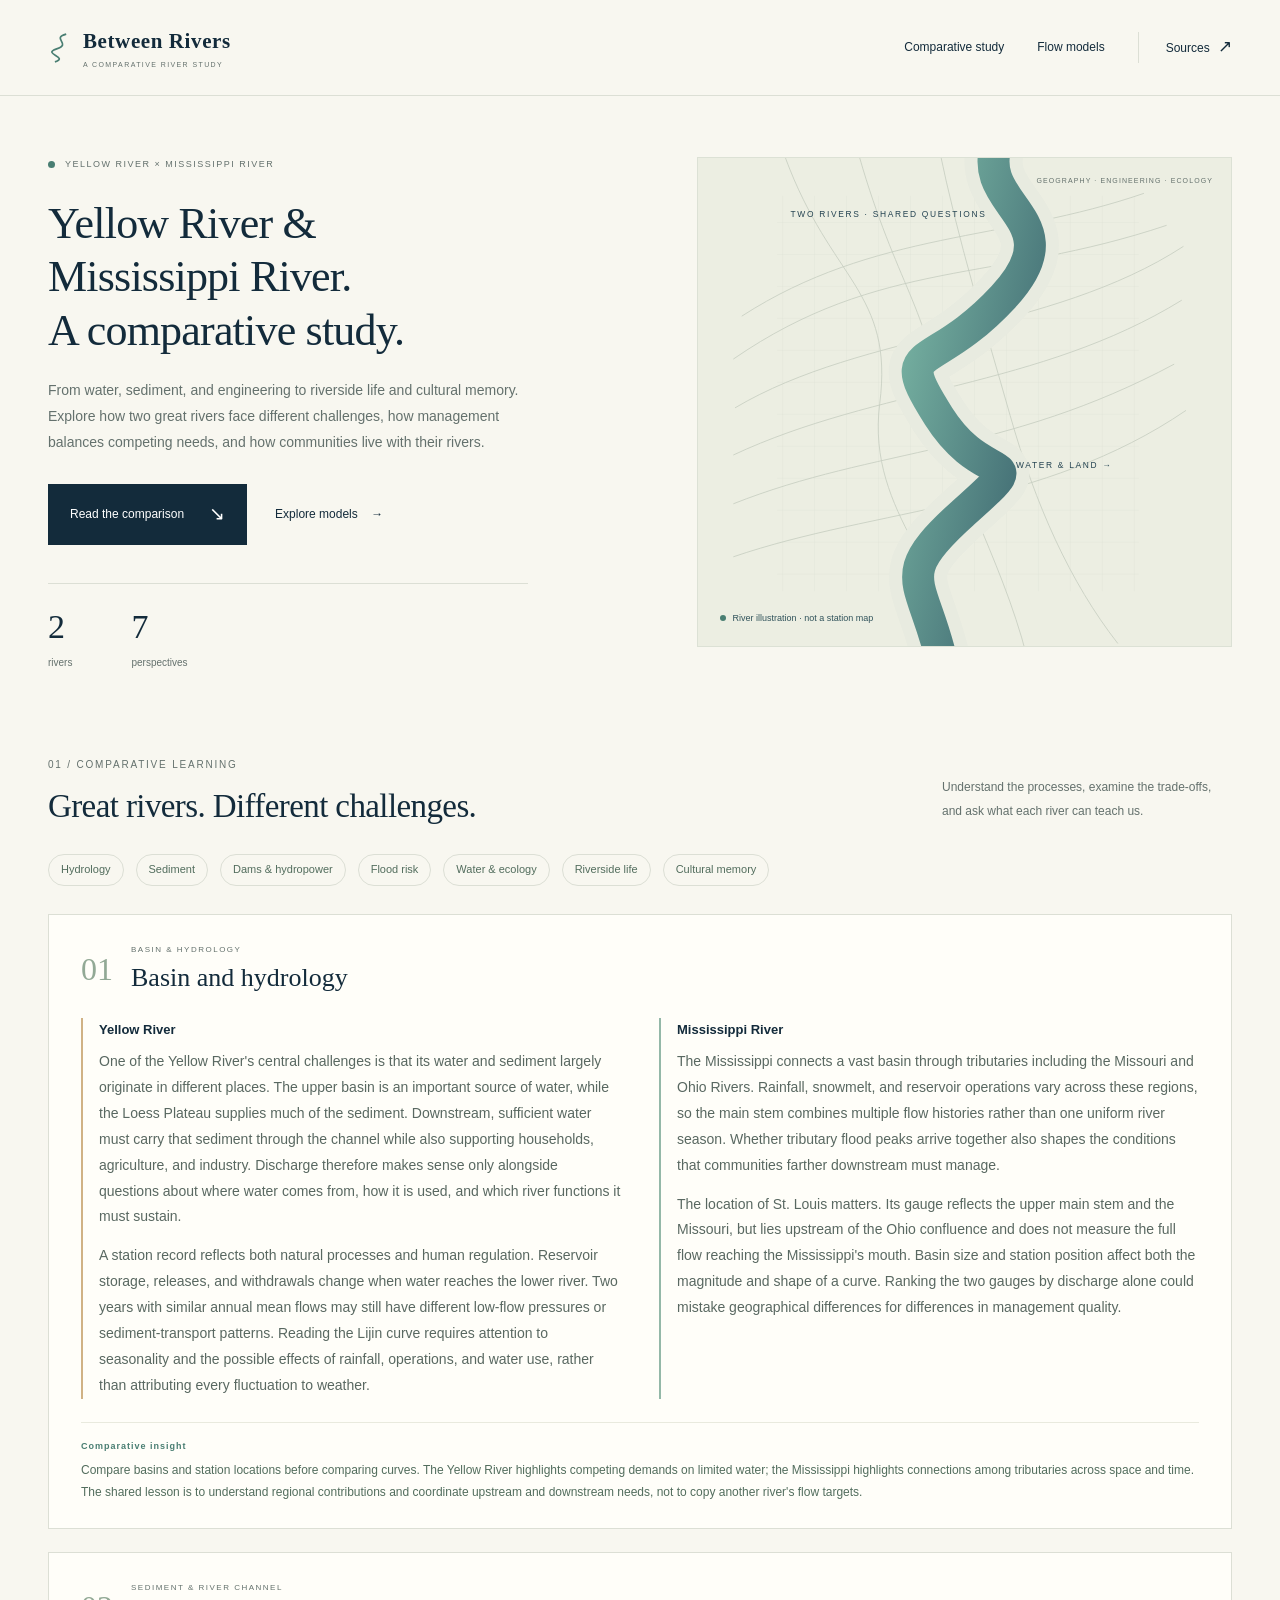
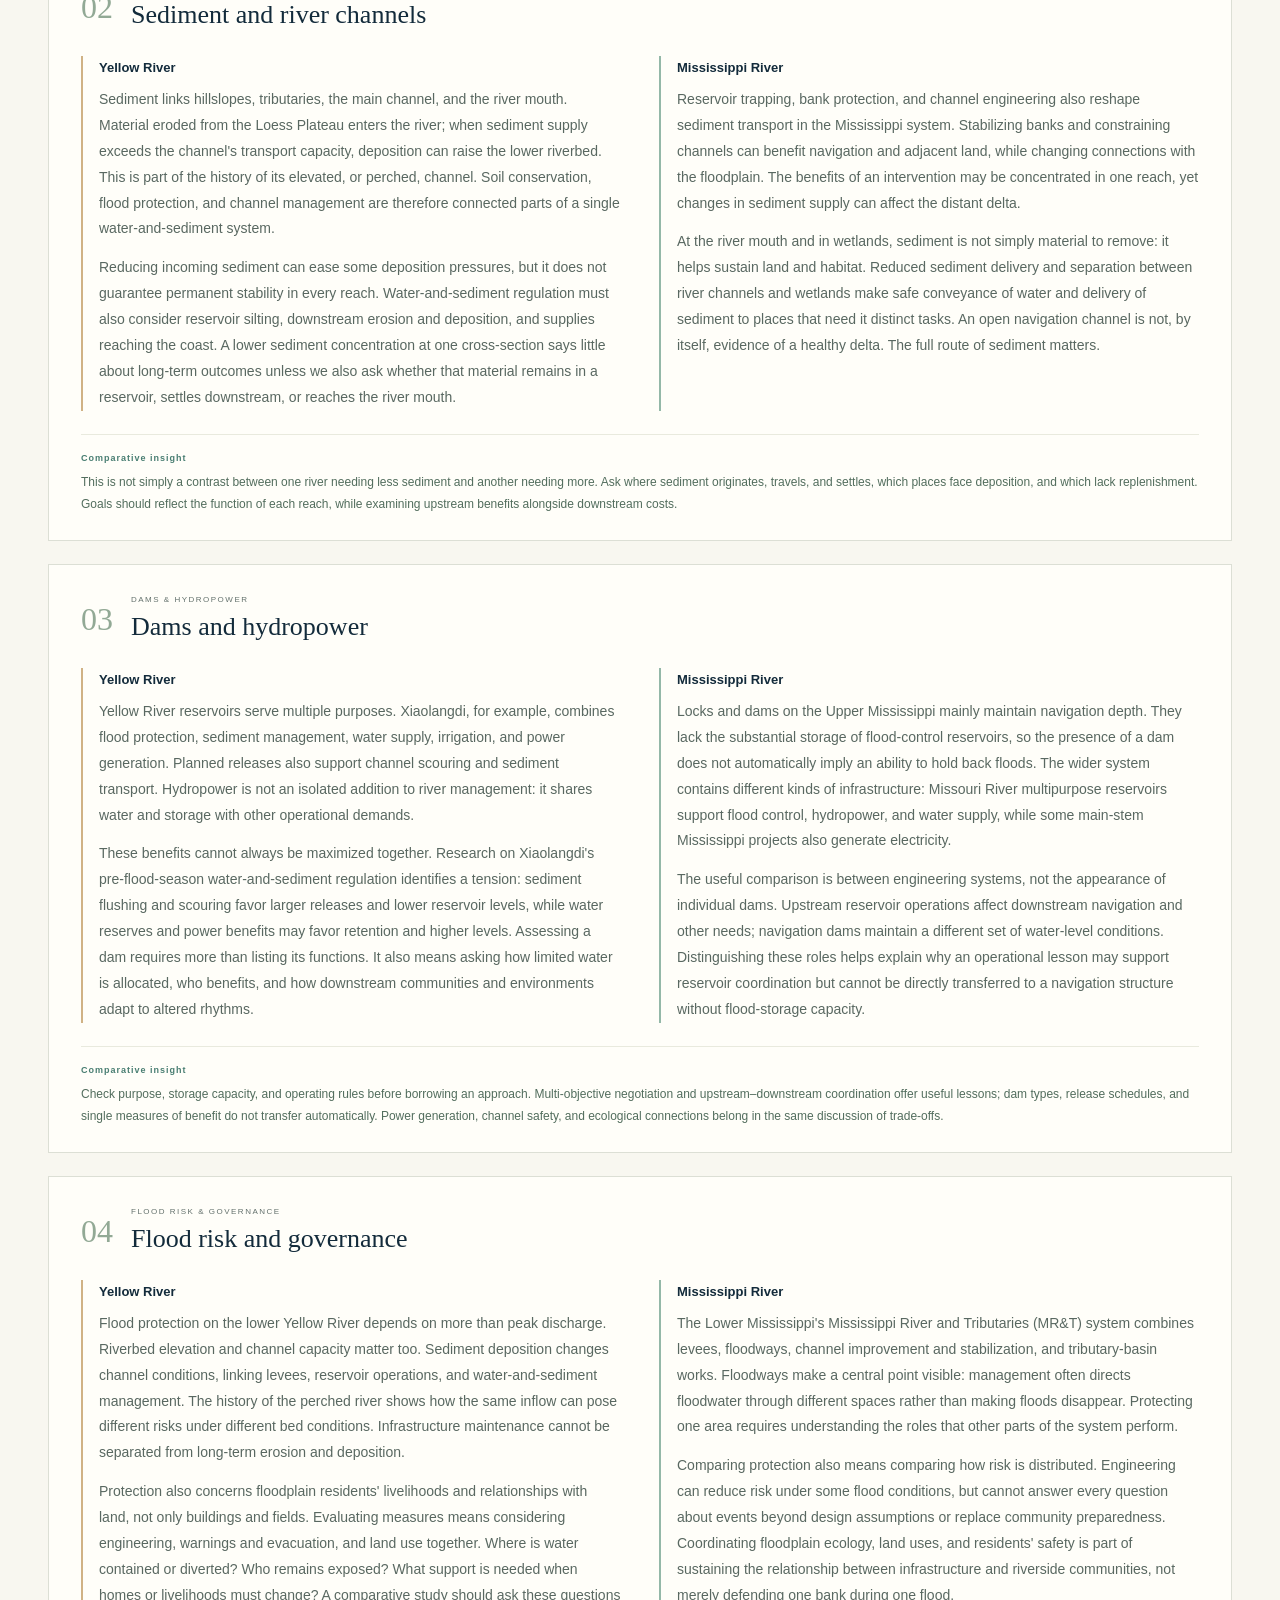
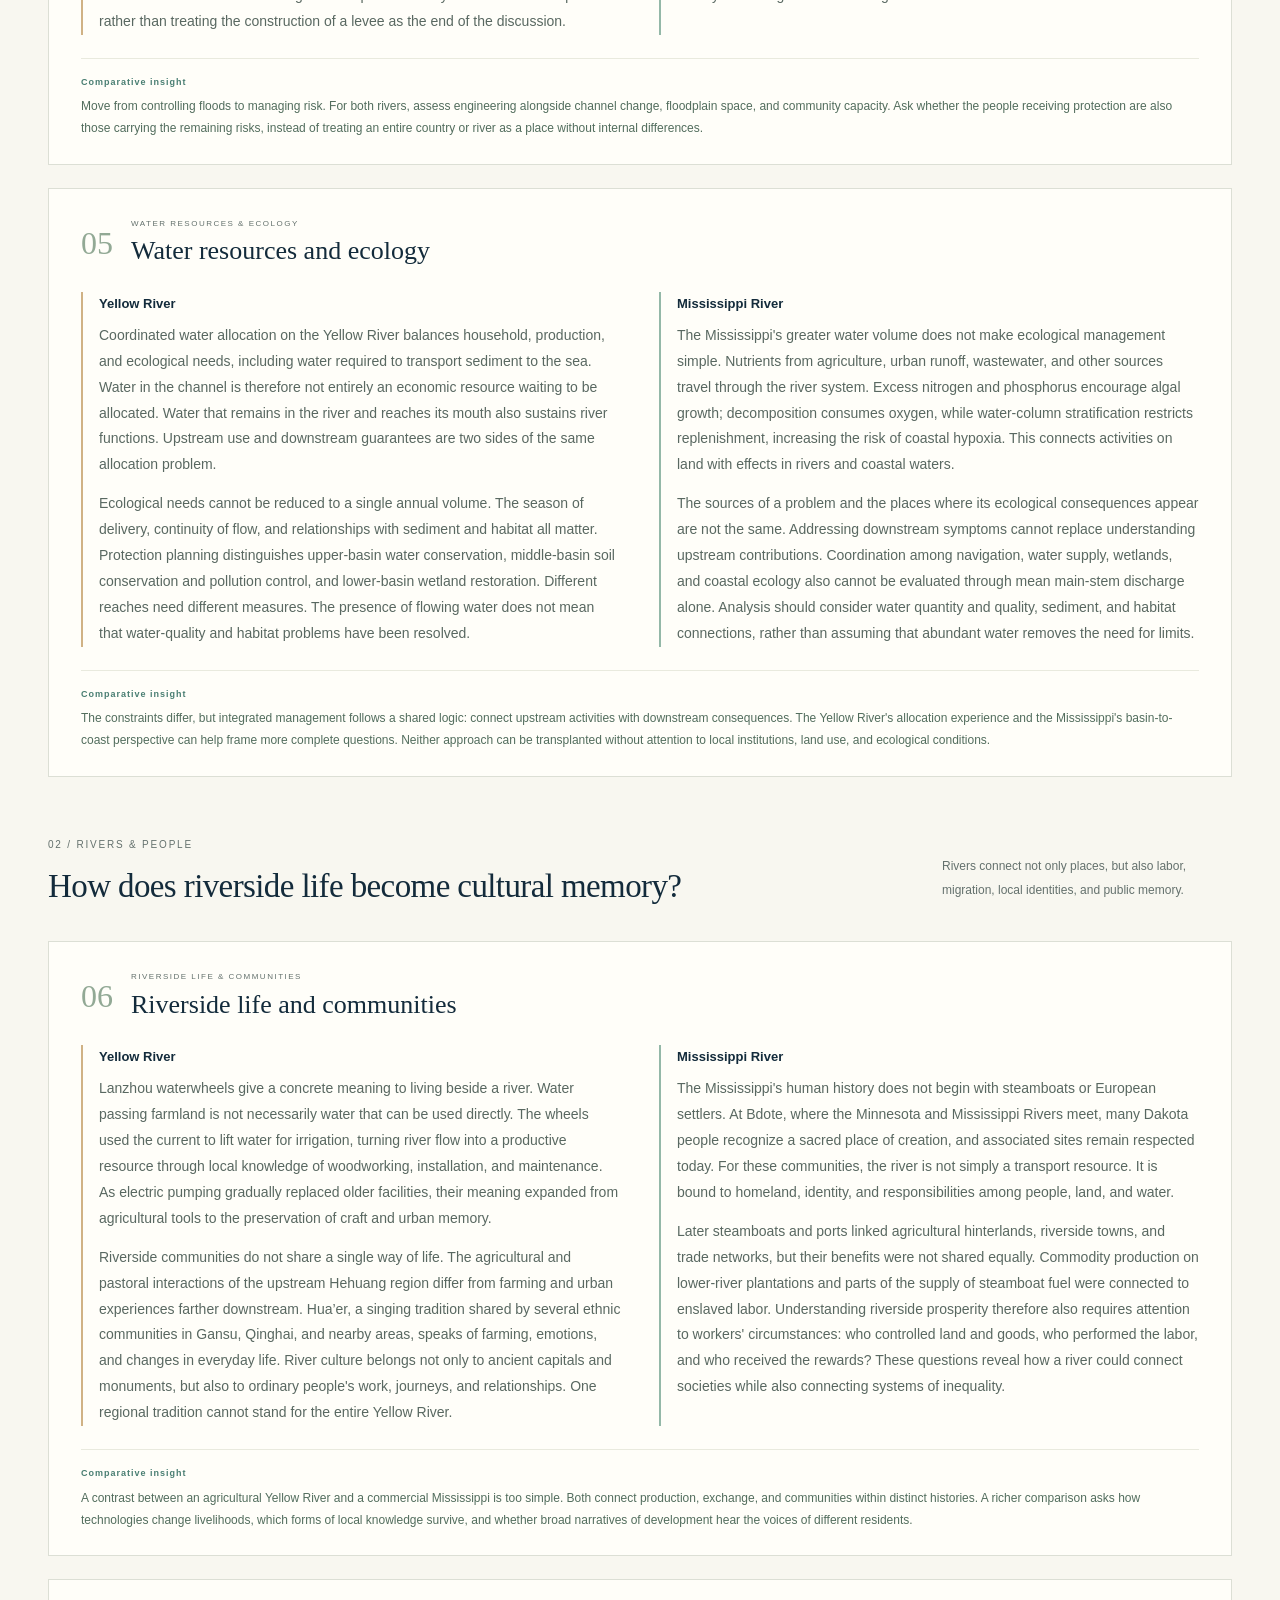
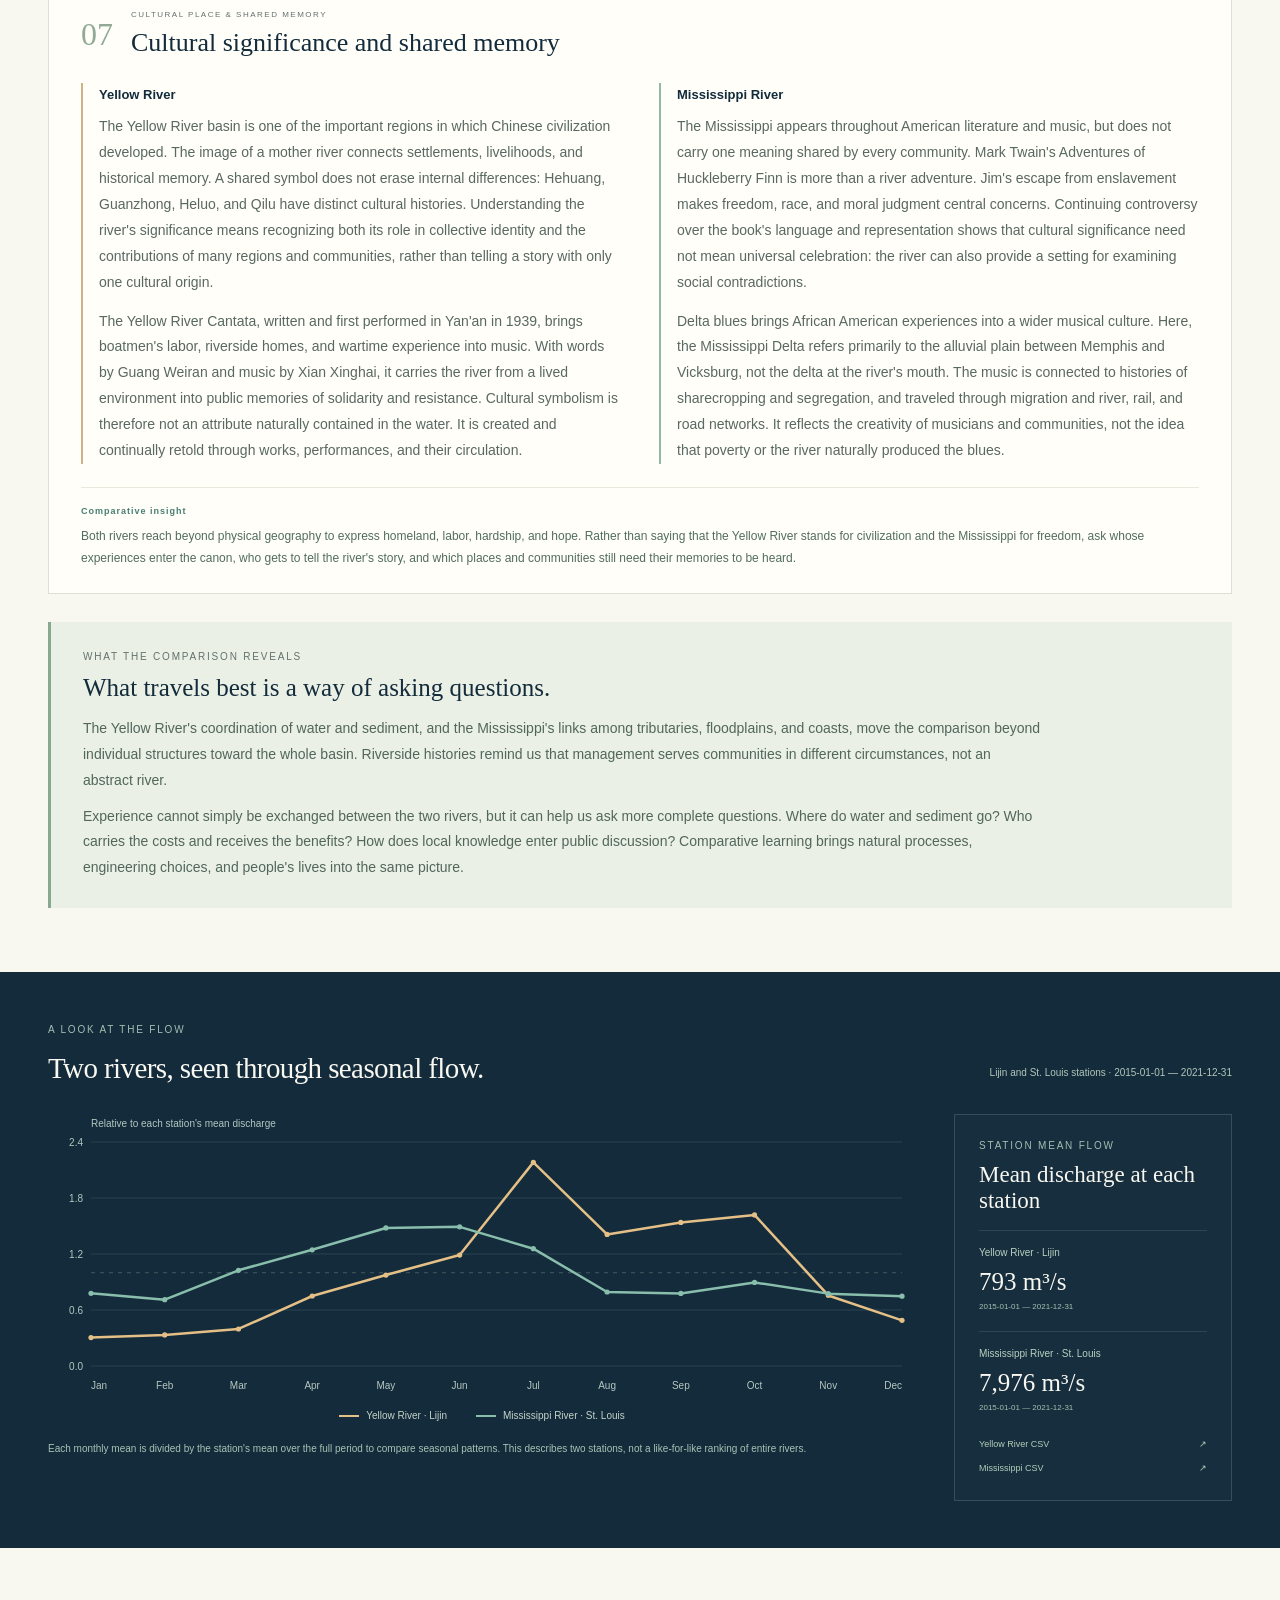
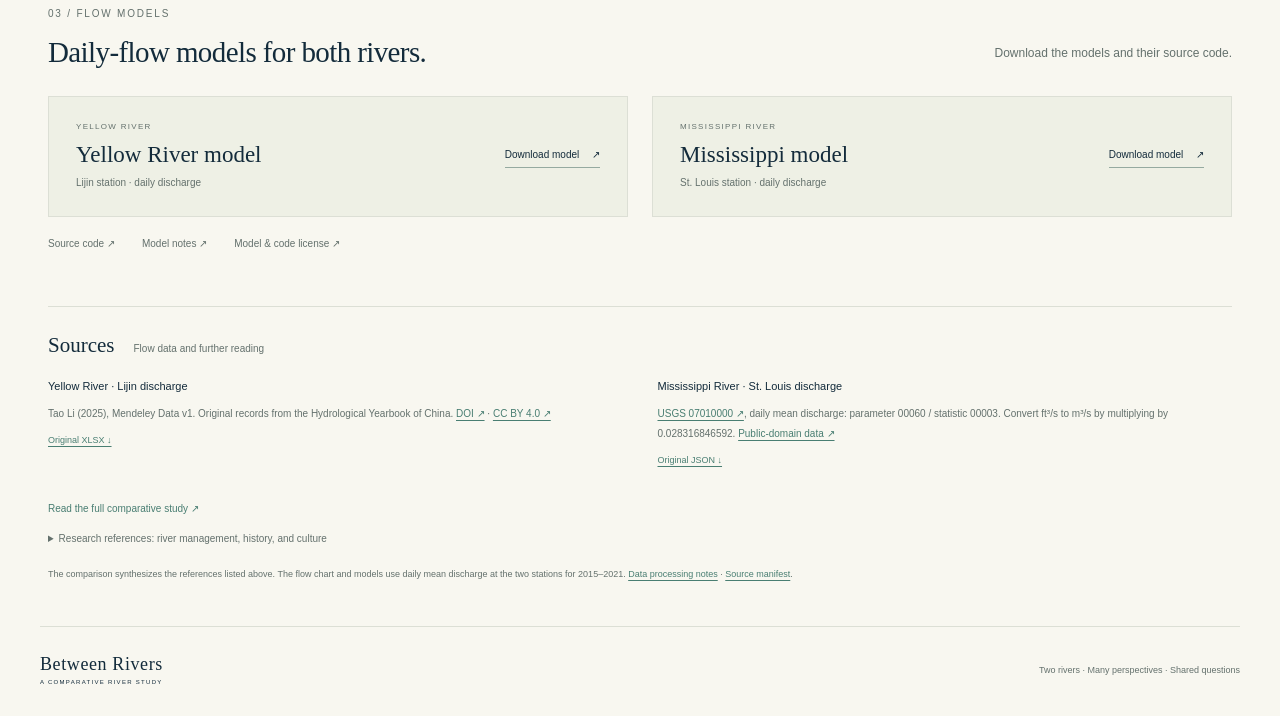
==== commit 48f5009d: "Publish observed-river study and English Cloudflare Pages site" ====
--- a/website/index.html
+++ b/website/index.html
@@ -1,50 +1,148 @@
 <!doctype html>
-<html lang="zh-CN">
+<html lang="en">
 <head>
   <meta charset="utf-8">
   <meta name="viewport" content="width=device-width, initial-scale=1">
   <meta name="theme-color" content="#132b3b">
-  <meta name="description" content="探索六条大河的水深、流量与含沙浓度预测，以及黄河与密西西比河的比较学习。可复现的合成数据研究演示。">
-  <title>大河之间 · River Model Lab</title>
-  <link rel="stylesheet" href="styles.css">
-  <script src="assets/river_lab_data.js" defer></script>
-  <script src="app.js" defer></script>
+  <meta name="description" content="Compare the Yellow and Mississippi Rivers through hydrology, sediment, dams, flood risk, ecology, riverside communities, and cultural memory. Explore daily-flow models and open resources.">
+  <title>Between Rivers · The Yellow River and the Mississippi</title>
+  <link rel="stylesheet" href="styles.css?v=english-20261011">
+  <script src="assets/observed_river_data.js" defer></script>
+  <script src="app.js?v=english-20261011" defer></script>
 </head>
 <body>
-  <a class="skip-link" href="#explorer">跳至模型交互区</a>
+  <a class="skip-link" href="#comparison">Skip to the comparison</a>
   <header class="site-header">
-    <a class="wordmark" href="#top" aria-label="大河之间，返回首页"><svg aria-hidden="true" viewBox="0 0 30 36"><path d="M21 2C3 7 28 13 10 19S25 28 8 34"/></svg><span>大河之间<small>RIVER MODEL LAB</small></span></a>
-    <nav aria-label="主导航"><a href="#explorer">河流模型</a><a href="#comparison">比较学习</a><a href="#method">研究方法</a><a href="#resources">研究资料 <span aria-hidden="true">↗</span></a></nav>
+    <a class="wordmark" href="#top" aria-label="Between Rivers, back to the top"><svg aria-hidden="true" viewBox="0 0 30 36"><path d="M21 2C3 7 28 13 10 19S25 28 8 34"/></svg><span>Between Rivers<small>A COMPARATIVE RIVER STUDY</small></span></a>
+    <nav aria-label="Main navigation"><a href="#comparison">Comparative study</a><a href="#prediction">Flow models</a><a href="#sources">Sources <span aria-hidden="true">↗</span></a></nav>
   </header>
   <main id="top">
     <section class="hero" aria-labelledby="hero-title">
-      <div class="hero-copy"><p class="eyebrow"><span></span> A PERSONAL RESEARCH EXPLORATION</p><h1 id="hero-title">以河流为线索，<br>理解流动的世界。</h1><p class="hero-description">从黄河到密西西比河，把河道、水沙与时间放进同一个模型。探索大河的差异，也研究知识如何跨越流域。</p><div class="hero-actions"><a class="button button-dark" href="#explorer">探索河流模型 <span aria-hidden="true">↘</span></a><a class="text-link" href="#comparison">黄河 × 密西西比河 <span aria-hidden="true">→</span></a></div><div class="hero-facts"><div><strong id="river-count">6</strong><span>条河流</span></div><div><strong>3</strong><span>个水沙变量</span></div><div><strong id="forecast-hours">6<span>h</span></strong><span>预测窗口</span></div></div></div>
-      <div class="hero-visual" aria-hidden="true"><svg viewBox="0 0 510 580" role="presentation"><defs><linearGradient id="river-gradient" x1="0" y1="0" x2="1" y2="1"><stop stop-color="#7dbaa7"/><stop offset="1" stop-color="#365d69"/></linearGradient><pattern id="grid" width="38" height="38" patternUnits="userSpaceOnUse"><path d="M38 0H0V38" fill="none" stroke="#bec8ba" stroke-width=".6"/></pattern></defs><rect x="32" y="45" width="430" height="470" fill="url(#grid)" opacity=".45"/><g fill="none" stroke="#c8cec1" stroke-width="1"><path d="M-10 188C148 86 303 99 468 42M-20 239C154 119 292 148 495 80M-18 297C135 206 357 208 515 105M-20 353C151 273 344 273 513 169M-20 411C149 344 304 352 504 245M-20 474C150 416 348 416 518 300"/><path d="M42 0C96 146 171 159 154 292S247 496 241 593M126-15C169 141 212 181 222 276S298 471 329 593M224-14C248 102 279 200 309 306S380 504 437 577"/></g><path d="M294-20C264 59 388 71 301 165S167 217 224 307S341 343 253 422S207 498 230 608" fill="none" stroke="#e8ebe0" stroke-width="69"/><path d="M294-20C264 59 388 71 301 165S167 217 224 307S341 343 253 422S207 498 230 608" fill="none" stroke="url(#river-gradient)" stroke-width="38"/><g fill="none" stroke="#9ab1a1" stroke-width="3"><path d="M485 196C398 205 391 235 231 262"/><path d="M13 343C139 332 103 409 251 424"/></g><g fill="#fffef7" stroke="#1d5360" stroke-width="2"><circle cx="317" cy="126" r="7"/><circle cx="225" cy="258" r="7"/><circle cx="277" cy="365" r="7"/><circle cx="225" cy="471" r="7"/></g><g fill="#244351" font-size="10" font-family="sans-serif" letter-spacing="2"><text x="341" y="128">UPSTREAM</text><text x="53" y="256">REACH / 02</text><text x="307" y="368">FLOW →</text><text x="251" y="473">DOWNSTREAM</text><text x="48" y="70">A NETWORK IN MOTION</text></g></svg><div class="map-caption"><span class="caption-dot"></span> 河道网络示意 · 非地理地图</div><span class="coordinate top">30° N / 90° W</span><span class="coordinate bottom">MODEL · OBSERVE · LEARN</span></div>
+      <div class="hero-copy">
+        <p class="eyebrow"><span></span> YELLOW RIVER × MISSISSIPPI RIVER</p>
+        <h1 id="hero-title">Yellow River &amp;<br>Mississippi River.<br>A comparative study.</h1>
+        <p class="hero-description">From water, sediment, and engineering to riverside life and cultural memory. Explore how two great rivers face different challenges, how management balances competing needs, and how communities live with their rivers.</p>
+        <div class="hero-actions"><a class="button button-dark" href="#comparison">Read the comparison <span aria-hidden="true">↘</span></a><a class="text-link" href="#prediction">Explore models <span aria-hidden="true">→</span></a></div>
+        <div class="hero-facts"><div><strong>2</strong><span>rivers</span></div><div><strong>7</strong><span>perspectives</span></div></div>
+      </div>
+      <div class="hero-visual" aria-hidden="true"><svg viewBox="0 0 510 580" role="presentation"><defs><linearGradient id="river-gradient" x1="0" y1="0" x2="1" y2="1"><stop stop-color="#7dbaa7"/><stop offset="1" stop-color="#365d69"/></linearGradient><pattern id="grid" width="38" height="38" patternUnits="userSpaceOnUse"><path d="M38 0H0V38" fill="none" stroke="#bec8ba" stroke-width=".6"/></pattern></defs><rect x="32" y="45" width="430" height="470" fill="url(#grid)" opacity=".45"/><g fill="none" stroke="#c8cec1" stroke-width="1"><path d="M-10 188C148 86 303 99 468 42M-20 239C154 119 292 148 495 80M-18 297C135 206 357 208 515 105M-20 353C151 273 344 273 513 169M-20 411C149 344 304 352 504 245M-20 474C150 416 348 416 518 300"/><path d="M42 0C96 146 171 159 154 292S247 496 241 593M126-15C169 141 212 181 222 276S298 471 329 593M224-14C248 102 279 200 309 306S380 504 437 577"/></g><path d="M294-20C264 59 388 71 301 165S167 217 224 307S341 343 253 422S207 498 230 608" fill="none" stroke="#e8ebe0" stroke-width="69"/><path d="M294-20C264 59 388 71 301 165S167 217 224 307S341 343 253 422S207 498 230 608" fill="none" stroke="url(#river-gradient)" stroke-width="38"/><g fill="#244351" font-size="10" font-family="sans-serif" letter-spacing="2"><text x="48" y="70">TWO RIVERS · SHARED QUESTIONS</text><text x="316" y="368">WATER &amp; LAND →</text></g></svg><div class="map-caption"><span></span> River illustration · not a station map</div><span class="visual-label">GEOGRAPHY · ENGINEERING · ECOLOGY</span></div>
     </section>
-    <div class="research-notice" role="note"><span class="notice-label">研究演示</span><p>本站模型使用<strong>合成水沙数据</strong>训练与评估；图中预测、误差与迁移实验用于展示研究方法。河流介绍依据公开资料，参数为教学场景设定。</p></div>
-    <div id="data-error" class="data-error" role="alert" hidden><h2>展示数据尚未载入</h2><p>请先运行项目中的多河流实验，生成 <code>website/assets/river_lab_data.js</code>，再打开这个页面。请保留 <code>website</code> 文件夹内部结构。</p><p>这个页面支持直接打开本地文件，无需网络连接。</p></div>
-    <div id="research-content" hidden>
-      <section id="explorer" class="section explorer" aria-labelledby="explorer-title">
-        <div class="section-heading"><div><p class="eyebrow">01 / RIVER EXPLORER</p><h2 id="explorer-title">每一条河，都有自己的节律。</h2></div><p>切换河流、河段和变量，观察历史水沙过程与模型推演。</p></div>
-        <div id="river-tabs" class="river-tabs" role="tablist" aria-label="选择河流"></div>
-        <div id="river-panel" role="tabpanel" aria-labelledby="river-tab-yellow_river">
-          <div class="river-intro"><div><p id="river-region" class="eyebrow"></p><h3><span id="river-name"></span><span id="river-name-en"></span></h3><p id="river-summary"></p></div><div class="river-index"><span>流域编号</span><strong id="river-number">01 / 06</strong><span id="river-data-state">合成数据实验</span></div></div>
-          <div class="workspace">
-            <div class="chart-panel"><div class="chart-heading"><div><p class="eyebrow" id="chart-kicker">水沙过程 · 预测</p><h4 id="chart-title">流量预测</h4></div><div class="view-tabs" role="tablist" aria-label="图表视图"><button id="view-forecast" role="tab" aria-selected="true" aria-controls="chart-view" type="button" data-view="forecast">未来预测</button><button id="view-backtest" role="tab" aria-selected="false" aria-controls="chart-view" tabindex="-1" type="button" data-view="backtest">留出集回测</button></div></div>
-              <div class="chart-controls"><div class="feature-tabs" role="tablist" aria-label="水沙变量"><button type="button" role="tab" aria-selected="false" aria-controls="chart-view" tabindex="-1" data-feature="0">水深</button><button type="button" role="tab" aria-selected="true" aria-controls="chart-view" data-feature="1">流量</button><button type="button" role="tab" aria-selected="false" aria-controls="chart-view" tabindex="-1" data-feature="2">含沙浓度</button></div><label class="node-control" for="node-select">河段<select id="node-select"></select></label></div>
-              <div id="chart-view" role="tabpanel" aria-labelledby="view-forecast"><p class="chart-meta"><span id="issued-at"></span><span class="status-pill">合成数据</span></p><div class="svg-chart"><svg id="forecast-chart" viewBox="0 0 840 355" role="img" aria-labelledby="chart-title chart-description"><desc id="chart-description"></desc></svg></div><div class="chart-legend" aria-label="图例"><span><i class="legend-observed"></i>合成观测</span><span><i class="legend-physics"></i>物理引导模型</span><span><i class="legend-data"></i>纯数据模型</span><span><i class="legend-persistence"></i>持续性基线</span><span id="interval-legend"><i class="legend-interval"></i>90% 经验区间</span></div><p id="chart-note" class="chart-note"></p><details class="chart-data"><summary>查看图表数值</summary><div class="table-scroll"><table id="chart-table"></table></div></details></div>
-            </div>
-            <aside class="profile-panel" aria-labelledby="profile-heading"><p class="eyebrow">RIVER PORTRAIT</p><h4 id="profile-heading">流域画像</h4><p id="river-hydrology"></p><dl id="river-parameters"></dl><p class="parameter-note">以上参数为模型中的示意设定，不代表真实测站或河道标定值。</p><div class="profile-bottom"><span>模型架构</span><strong id="model-label">物理引导图时序网络</strong><span id="training-summary"></span></div></aside>
+
+    <section id="comparison" class="section comparison-section" aria-labelledby="comparison-title">
+      <div class="section-heading"><div><p class="eyebrow">01 / COMPARATIVE LEARNING</p><h2 id="comparison-title">Great rivers. Different challenges.</h2></div><p>Understand the processes, examine the trade-offs, and ask what each river can teach us.</p></div>
+      <nav class="study-nav" aria-label="Comparison contents"><a href="#study-hydrology">Hydrology</a><a href="#study-sediment">Sediment</a><a href="#study-dams">Dams &amp; hydropower</a><a href="#study-flood">Flood risk</a><a href="#study-ecology">Water &amp; ecology</a><a href="#study-livelihood">Riverside life</a><a href="#study-culture">Cultural memory</a></nav>
+      <div class="study-list">
+        <article class="study-card" aria-labelledby="study-hydrology">
+          <div class="study-heading"><span>01</span><div><p class="eyebrow">BASIN &amp; HYDROLOGY</p><h3 id="study-hydrology">Basin and hydrology</h3></div></div>
+          <div class="river-pair">
+            <div class="yellow-copy"><h4>Yellow River</h4><p>One of the Yellow River's central challenges is that its water and sediment largely originate in different places. The upper basin is an important source of water, while the Loess Plateau supplies much of the sediment. Downstream, sufficient water must carry that sediment through the channel while also supporting households, agriculture, and industry. Discharge therefore makes sense only alongside questions about where water comes from, how it is used, and which river functions it must sustain.</p><p>A station record reflects both natural processes and human regulation. Reservoir storage, releases, and withdrawals change when water reaches the lower river. Two years with similar annual mean flows may still have different low-flow pressures or sediment-transport patterns. Reading the Lijin curve requires attention to seasonality and the possible effects of rainfall, operations, and water use, rather than attributing every fluctuation to weather.</p></div>
+            <div class="mississippi-copy"><h4>Mississippi River</h4><p>The Mississippi connects a vast basin through tributaries including the Missouri and Ohio Rivers. Rainfall, snowmelt, and reservoir operations vary across these regions, so the main stem combines multiple flow histories rather than one uniform river season. Whether tributary flood peaks arrive together also shapes the conditions that communities farther downstream must manage.</p><p>The location of St. Louis matters. Its gauge reflects the upper main stem and the Missouri, but lies upstream of the Ohio confluence and does not measure the full flow reaching the Mississippi's mouth. Basin size and station position affect both the magnitude and shape of a curve. Ranking the two gauges by discharge alone could mistake geographical differences for differences in management quality.</p></div>
           </div>
-          <div class="metrics-heading"><div><h4>同一留出集，三个模型</h4><p id="metrics-note"></p></div><span class="small-label">越小越好：MAE / RMSE / nRMSE<br>越接近 1 越好：NSE</span></div><div class="table-scroll metric-scroll"><table class="metric-table"><caption class="visually-hidden" id="metric-caption">模型误差比较</caption><thead><tr><th scope="col">模型</th><th scope="col" id="mae-label">MAE</th><th scope="col" id="rmse-label">RMSE</th><th scope="col">NSE</th><th scope="col">nRMSE</th></tr></thead><tbody id="metric-rows"></tbody></table></div><div id="river-downloads" class="download-strip"></div>
-        </div>
-      </section>
-      <section id="comparison" class="comparison-section" aria-labelledby="comparison-title"><div class="section section-inner"><div class="section-heading"><div><p class="eyebrow">02 / COMPARATIVE LEARNING</p><h2 id="comparison-title">黄河 × 密西西比河<br><span>在差异中，寻找可以迁移的知识。</span></h2></div><p>从河流背景走向模型实验。把跨流域学习拆解为可检验的问题。</p></div><div class="comparison-rivers"><div><span>CHINA</span><h3>黄河 <small>Yellow River</small></h3></div><span class="comparison-cross" aria-hidden="true">×</span><div><span>NORTH AMERICA</span><h3>密西西比河 <small>Mississippi River</small></h3></div></div><div class="table-scroll"><table class="comparison-table"><caption class="visually-hidden">黄河和密西西比河的河流特征比较</caption><thead><tr><th scope="col">比较维度</th><th scope="col">黄河</th><th scope="col">密西西比河</th></tr></thead><tbody id="comparison-dimensions"></tbody></table></div><div class="transfer-heading"><h3>知识能否跨越流域？</h3><p>以目标河流的少量训练数据，对比从零训练、直接迁移与微调后的表现。</p></div><div id="transfer-results" class="transfer-results"></div><p class="transfer-footnote" id="transfer-note"></p><div id="lessons" class="lesson-grid"></div></div></section>
-      <section id="method" class="section method-section" aria-labelledby="method-title"><div class="section-heading"><div><p class="eyebrow">03 / RESEARCH METHOD</p><h2 id="method-title">让模型与证据，保持同一条时间线。</h2></div><p>保留时间顺序、记录评估口径，让每一个结果都可以追溯。</p></div><div class="method-grid"><article><span class="step-number">01</span><h3>构建河道网络</h3><p>每条河由五个连续河段构成有向图，同时描述水深、流量与含沙浓度。流域参数与情景扰动生成连续小时级合成序列。</p></article><article><span class="step-number">02</span><h3>学习时序与物理约束</h3><p>使用历史窗口预测未来水沙变化，把相邻河段联系、时间演化与物理约束纳入学习，与纯数据模型和持续性基线比较。</p></article><article><span class="step-number">03</span><h3>评估与比较学习</h3><p>按时间切分训练、验证与测试数据，使用目标河流的有限训练样本检验迁移效果。误差与经验区间来自留出数据。</p></article></div><div class="protocol" id="protocol"></div><div class="limitations"><h3>如何理解这些结果</h3><ul id="limitations"></ul></div></section>
-      <section id="resources" class="section resources-section" aria-labelledby="resources-title"><div class="section-heading"><div><p class="eyebrow">04 / OPEN RESEARCH MATERIALS</p><h2 id="resources-title">把研究过程，也一并分享。</h2></div><p>下载实验产物，阅读比较学习报告，或沿着资料来源继续探索。</p></div><div id="project-downloads" class="project-downloads"></div><h3 class="sources-heading">河流背景资料</h3><p class="sources-note">以下来源用于河流背景与水文机制的介绍；本站合成序列和模型参数不是从这些资料提取的测站观测。</p><ol id="sources" class="sources"></ol></section>
-    </div>
+          <p class="learning-note"><span>Comparative insight</span>Compare basins and station locations before comparing curves. The Yellow River highlights competing demands on limited water; the Mississippi highlights connections among tributaries across space and time. The shared lesson is to understand regional contributions and coordinate upstream and downstream needs, not to copy another river's flow targets.</p>
+        </article>
+        <article class="study-card" aria-labelledby="study-sediment">
+          <div class="study-heading"><span>02</span><div><p class="eyebrow">SEDIMENT &amp; RIVER CHANNEL</p><h3 id="study-sediment">Sediment and river channels</h3></div></div>
+          <div class="river-pair">
+            <div class="yellow-copy"><h4>Yellow River</h4><p>Sediment links hillslopes, tributaries, the main channel, and the river mouth. Material eroded from the Loess Plateau enters the river; when sediment supply exceeds the channel's transport capacity, deposition can raise the lower riverbed. This is part of the history of its elevated, or perched, channel. Soil conservation, flood protection, and channel management are therefore connected parts of a single water-and-sediment system.</p><p>Reducing incoming sediment can ease some deposition pressures, but it does not guarantee permanent stability in every reach. Water-and-sediment regulation must also consider reservoir silting, downstream erosion and deposition, and supplies reaching the coast. A lower sediment concentration at one cross-section says little about long-term outcomes unless we also ask whether that material remains in a reservoir, settles downstream, or reaches the river mouth.</p></div>
+            <div class="mississippi-copy"><h4>Mississippi River</h4><p>Reservoir trapping, bank protection, and channel engineering also reshape sediment transport in the Mississippi system. Stabilizing banks and constraining channels can benefit navigation and adjacent land, while changing connections with the floodplain. The benefits of an intervention may be concentrated in one reach, yet changes in sediment supply can affect the distant delta.</p><p>At the river mouth and in wetlands, sediment is not simply material to remove: it helps sustain land and habitat. Reduced sediment delivery and separation between river channels and wetlands make safe conveyance of water and delivery of sediment to places that need it distinct tasks. An open navigation channel is not, by itself, evidence of a healthy delta. The full route of sediment matters.</p></div>
+          </div>
+          <p class="learning-note"><span>Comparative insight</span>This is not simply a contrast between one river needing less sediment and another needing more. Ask where sediment originates, travels, and settles, which places face deposition, and which lack replenishment. Goals should reflect the function of each reach, while examining upstream benefits alongside downstream costs.</p>
+        </article>
+        <article class="study-card" aria-labelledby="study-dams">
+          <div class="study-heading"><span>03</span><div><p class="eyebrow">DAMS &amp; HYDROPOWER</p><h3 id="study-dams">Dams and hydropower</h3></div></div>
+          <div class="river-pair">
+            <div class="yellow-copy"><h4>Yellow River</h4><p>Yellow River reservoirs serve multiple purposes. Xiaolangdi, for example, combines flood protection, sediment management, water supply, irrigation, and power generation. Planned releases also support channel scouring and sediment transport. Hydropower is not an isolated addition to river management: it shares water and storage with other operational demands.</p><p>These benefits cannot always be maximized together. Research on Xiaolangdi's pre-flood-season water-and-sediment regulation identifies a tension: sediment flushing and scouring favor larger releases and lower reservoir levels, while water reserves and power benefits may favor retention and higher levels. Assessing a dam requires more than listing its functions. It also means asking how limited water is allocated, who benefits, and how downstream communities and environments adapt to altered rhythms.</p></div>
+            <div class="mississippi-copy"><h4>Mississippi River</h4><p>Locks and dams on the Upper Mississippi mainly maintain navigation depth. They lack the substantial storage of flood-control reservoirs, so the presence of a dam does not automatically imply an ability to hold back floods. The wider system contains different kinds of infrastructure: Missouri River multipurpose reservoirs support flood control, hydropower, and water supply, while some main-stem Mississippi projects also generate electricity.</p><p>The useful comparison is between engineering systems, not the appearance of individual dams. Upstream reservoir operations affect downstream navigation and other needs; navigation dams maintain a different set of water-level conditions. Distinguishing these roles helps explain why an operational lesson may support reservoir coordination but cannot be directly transferred to a navigation structure without flood-storage capacity.</p></div>
+          </div>
+          <p class="learning-note"><span>Comparative insight</span>Check purpose, storage capacity, and operating rules before borrowing an approach. Multi-objective negotiation and upstream–downstream coordination offer useful lessons; dam types, release schedules, and single measures of benefit do not transfer automatically. Power generation, channel safety, and ecological connections belong in the same discussion of trade-offs.</p>
+        </article>
+        <article class="study-card" aria-labelledby="study-flood">
+          <div class="study-heading"><span>04</span><div><p class="eyebrow">FLOOD RISK &amp; GOVERNANCE</p><h3 id="study-flood">Flood risk and governance</h3></div></div>
+          <div class="river-pair">
+            <div class="yellow-copy"><h4>Yellow River</h4><p>Flood protection on the lower Yellow River depends on more than peak discharge. Riverbed elevation and channel capacity matter too. Sediment deposition changes channel conditions, linking levees, reservoir operations, and water-and-sediment management. The history of the perched river shows how the same inflow can pose different risks under different bed conditions. Infrastructure maintenance cannot be separated from long-term erosion and deposition.</p><p>Protection also concerns floodplain residents' livelihoods and relationships with land, not only buildings and fields. Evaluating measures means considering engineering, warnings and evacuation, and land use together. Where is water contained or diverted? Who remains exposed? What support is needed when homes or livelihoods must change? A comparative study should ask these questions rather than treating the construction of a levee as the end of the discussion.</p></div>
+            <div class="mississippi-copy"><h4>Mississippi River</h4><p>The Lower Mississippi's Mississippi River and Tributaries (MR&amp;T) system combines levees, floodways, channel improvement and stabilization, and tributary-basin works. Floodways make a central point visible: management often directs floodwater through different spaces rather than making floods disappear. Protecting one area requires understanding the roles that other parts of the system perform.</p><p>Comparing protection also means comparing how risk is distributed. Engineering can reduce risk under some flood conditions, but cannot answer every question about events beyond design assumptions or replace community preparedness. Coordinating floodplain ecology, land uses, and residents' safety is part of sustaining the relationship between infrastructure and riverside communities, not merely defending one bank during one flood.</p></div>
+          </div>
+          <p class="learning-note"><span>Comparative insight</span>Move from controlling floods to managing risk. For both rivers, assess engineering alongside channel change, floodplain space, and community capacity. Ask whether the people receiving protection are also those carrying the remaining risks, instead of treating an entire country or river as a place without internal differences.</p>
+        </article>
+        <article class="study-card" aria-labelledby="study-ecology">
+          <div class="study-heading"><span>05</span><div><p class="eyebrow">WATER RESOURCES &amp; ECOLOGY</p><h3 id="study-ecology">Water resources and ecology</h3></div></div>
+          <div class="river-pair">
+            <div class="yellow-copy"><h4>Yellow River</h4><p>Coordinated water allocation on the Yellow River balances household, production, and ecological needs, including water required to transport sediment to the sea. Water in the channel is therefore not entirely an economic resource waiting to be allocated. Water that remains in the river and reaches its mouth also sustains river functions. Upstream use and downstream guarantees are two sides of the same allocation problem.</p><p>Ecological needs cannot be reduced to a single annual volume. The season of delivery, continuity of flow, and relationships with sediment and habitat all matter. Protection planning distinguishes upper-basin water conservation, middle-basin soil conservation and pollution control, and lower-basin wetland restoration. Different reaches need different measures. The presence of flowing water does not mean that water-quality and habitat problems have been resolved.</p></div>
+            <div class="mississippi-copy"><h4>Mississippi River</h4><p>The Mississippi's greater water volume does not make ecological management simple. Nutrients from agriculture, urban runoff, wastewater, and other sources travel through the river system. Excess nitrogen and phosphorus encourage algal growth; decomposition consumes oxygen, while water-column stratification restricts replenishment, increasing the risk of coastal hypoxia. This connects activities on land with effects in rivers and coastal waters.</p><p>The sources of a problem and the places where its ecological consequences appear are not the same. Addressing downstream symptoms cannot replace understanding upstream contributions. Coordination among navigation, water supply, wetlands, and coastal ecology also cannot be evaluated through mean main-stem discharge alone. Analysis should consider water quantity and quality, sediment, and habitat connections, rather than assuming that abundant water removes the need for limits.</p></div>
+          </div>
+          <p class="learning-note"><span>Comparative insight</span>The constraints differ, but integrated management follows a shared logic: connect upstream activities with downstream consequences. The Yellow River's allocation experience and the Mississippi's basin-to-coast perspective can help frame more complete questions. Neither approach can be transplanted without attention to local institutions, land use, and ecological conditions.</p>
+        </article>
+      </div>
+    </section>
+
+    <section id="culture" class="section culture-section" aria-labelledby="culture-title">
+      <div class="section-heading"><div><p class="eyebrow">02 / RIVERS &amp; PEOPLE</p><h2 id="culture-title">How does riverside life become cultural memory?</h2></div><p>Rivers connect not only places, but also labor, migration, local identities, and public memory.</p></div>
+      <div class="study-list">
+        <article class="study-card" aria-labelledby="study-livelihood">
+          <div class="study-heading"><span>06</span><div><p class="eyebrow">RIVERSIDE LIFE &amp; COMMUNITIES</p><h3 id="study-livelihood">Riverside life and communities</h3></div></div>
+          <div class="river-pair">
+            <div class="yellow-copy"><h4>Yellow River</h4><p>Lanzhou waterwheels give a concrete meaning to living beside a river. Water passing farmland is not necessarily water that can be used directly. The wheels used the current to lift water for irrigation, turning river flow into a productive resource through local knowledge of woodworking, installation, and maintenance. As electric pumping gradually replaced older facilities, their meaning expanded from agricultural tools to the preservation of craft and urban memory.</p><p>Riverside communities do not share a single way of life. The agricultural and pastoral interactions of the upstream Hehuang region differ from farming and urban experiences farther downstream. Hua’er, a singing tradition shared by several ethnic communities in Gansu, Qinghai, and nearby areas, speaks of farming, emotions, and changes in everyday life. River culture belongs not only to ancient capitals and monuments, but also to ordinary people's work, journeys, and relationships. One regional tradition cannot stand for the entire Yellow River.</p></div>
+            <div class="mississippi-copy"><h4>Mississippi River</h4><p>The Mississippi's human history does not begin with steamboats or European settlers. At Bdote, where the Minnesota and Mississippi Rivers meet, many Dakota people recognize a sacred place of creation, and associated sites remain respected today. For these communities, the river is not simply a transport resource. It is bound to homeland, identity, and responsibilities among people, land, and water.</p><p>Later steamboats and ports linked agricultural hinterlands, riverside towns, and trade networks, but their benefits were not shared equally. Commodity production on lower-river plantations and parts of the supply of steamboat fuel were connected to enslaved labor. Understanding riverside prosperity therefore also requires attention to workers' circumstances: who controlled land and goods, who performed the labor, and who received the rewards? These questions reveal how a river could connect societies while also connecting systems of inequality.</p></div>
+          </div>
+          <p class="learning-note"><span>Comparative insight</span>A contrast between an agricultural Yellow River and a commercial Mississippi is too simple. Both connect production, exchange, and communities within distinct histories. A richer comparison asks how technologies change livelihoods, which forms of local knowledge survive, and whether broad narratives of development hear the voices of different residents.</p>
+        </article>
+        <article class="study-card" aria-labelledby="study-culture">
+          <div class="study-heading"><span>07</span><div><p class="eyebrow">CULTURAL PLACE &amp; SHARED MEMORY</p><h3 id="study-culture">Cultural significance and shared memory</h3></div></div>
+          <div class="river-pair">
+            <div class="yellow-copy"><h4>Yellow River</h4><p>The Yellow River basin is one of the important regions in which Chinese civilization developed. The image of a mother river connects settlements, livelihoods, and historical memory. A shared symbol does not erase internal differences: Hehuang, Guanzhong, Heluo, and Qilu have distinct cultural histories. Understanding the river's significance means recognizing both its role in collective identity and the contributions of many regions and communities, rather than telling a story with only one cultural origin.</p><p>The Yellow River Cantata, written and first performed in Yan'an in 1939, brings boatmen's labor, riverside homes, and wartime experience into music. With words by Guang Weiran and music by Xian Xinghai, it carries the river from a lived environment into public memories of solidarity and resistance. Cultural symbolism is therefore not an attribute naturally contained in the water. It is created and continually retold through works, performances, and their circulation.</p></div>
+            <div class="mississippi-copy"><h4>Mississippi River</h4><p>The Mississippi appears throughout American literature and music, but does not carry one meaning shared by every community. Mark Twain's Adventures of Huckleberry Finn is more than a river adventure. Jim's escape from enslavement makes freedom, race, and moral judgment central concerns. Continuing controversy over the book's language and representation shows that cultural significance need not mean universal celebration: the river can also provide a setting for examining social contradictions.</p><p>Delta blues brings African American experiences into a wider musical culture. Here, the Mississippi Delta refers primarily to the alluvial plain between Memphis and Vicksburg, not the delta at the river's mouth. The music is connected to histories of sharecropping and segregation, and traveled through migration and river, rail, and road networks. It reflects the creativity of musicians and communities, not the idea that poverty or the river naturally produced the blues.</p></div>
+          </div>
+          <p class="learning-note"><span>Comparative insight</span>Both rivers reach beyond physical geography to express homeland, labor, hardship, and hope. Rather than saying that the Yellow River stands for civilization and the Mississippi for freedom, ask whose experiences enter the canon, who gets to tell the river's story, and which places and communities still need their memories to be heard.</p>
+        </article>
+      </div>
+      <aside class="study-synthesis" aria-labelledby="synthesis-title"><p class="eyebrow">WHAT THE COMPARISON REVEALS</p><h3 id="synthesis-title">What travels best is a way of asking questions.</h3><p>The Yellow River's coordination of water and sediment, and the Mississippi's links among tributaries, floodplains, and coasts, move the comparison beyond individual structures toward the whole basin. Riverside histories remind us that management serves communities in different circumstances, not an abstract river.</p><p>Experience cannot simply be exchanged between the two rivers, but it can help us ask more complete questions. Where do water and sediment go? Who carries the costs and receives the benefits? How does local knowledge enter public discussion? Comparative learning brings natural processes, engineering choices, and people's lives into the same picture.</p></aside>
+    </section>
+
+    <section class="flow-section" aria-labelledby="seasonal-title"><div class="section flow-inner"><div class="section-heading"><div><p class="eyebrow">A LOOK AT THE FLOW</p><h2 id="seasonal-title">Two rivers, seen through seasonal flow.</h2></div><p id="flow-period">Lijin and St. Louis stations · 2015–2021</p></div><p id="flow-error" class="flow-error" role="status">The flow chart has not loaded. The comparison and resource downloads are still available.</p><div id="flow-content" class="flow-workspace" hidden><div class="seasonal-chart-panel"><svg id="seasonal-chart" role="img" aria-labelledby="seasonal-title seasonal-description"><desc id="seasonal-description"></desc></svg><div class="chart-legend"><span><i class="line-yellow"></i>Yellow River · Lijin</span><span><i class="line-mississippi"></i>Mississippi River · St. Louis</span></div><p class="flow-note">Each monthly mean is divided by the station's mean over the full period to compare seasonal patterns. This describes two stations, not a like-for-like ranking of entire rivers.</p></div><div class="flow-summary"><p class="eyebrow">STATION MEAN FLOW</p><h3>Mean discharge at each station</h3><div id="flow-stats"></div><div class="flow-downloads"><a href="../experiments/observed_rivers/data/yellow_river.csv" download>Yellow River CSV <span>↗</span></a><a href="../experiments/observed_rivers/data/mississippi.csv" download>Mississippi CSV <span>↗</span></a></div></div></div></div></section>
+
+    <section id="prediction" class="section model-section" aria-labelledby="model-title"><div class="section-heading"><div><p class="eyebrow">03 / FLOW MODELS</p><h2 id="model-title">Daily-flow models for both rivers.</h2></div><p>Download the models and their source code.</p></div><div class="model-grid"><article class="model-card"><div><p class="eyebrow">YELLOW RIVER</p><h3>Yellow River model</h3><p>Lijin station · daily discharge</p></div><a href="../experiments/observed_rivers/models/yellow_river_gru_seed42.pt" download>Download model <span aria-hidden="true">↗</span></a></article><article class="model-card"><div><p class="eyebrow">MISSISSIPPI RIVER</p><h3>Mississippi model</h3><p>St. Louis station · daily discharge</p></div><a href="../experiments/observed_rivers/models/mississippi_gru_seed42.pt" download>Download model <span aria-hidden="true">↗</span></a></article></div><div class="model-links"><a href="../src/models/observed_rivers.py" download>Source code ↗</a><a href="../docs/observed_model_study.md">Model notes ↗</a><a href="../LICENSE.observed-models">Model &amp; code license ↗</a></div></section>
+
+    <section id="sources" class="section sources-section" aria-labelledby="sources-title">
+      <div class="sources-heading"><h2 id="sources-title">Sources</h2><p>Flow data and further reading</p></div>
+      <div class="source-grid">
+        <article><h3>Yellow River · Lijin discharge</h3><p>Tao Li (2025), Mendeley Data v1. Original records from the Hydrological Yearbook of China. <a href="https://doi.org/10.17632/vskktt3v3k.1" target="_blank" rel="noopener noreferrer">DOI ↗</a> · <a href="https://creativecommons.org/licenses/by/4.0/" target="_blank" rel="noopener noreferrer">CC BY 4.0 ↗</a></p><a href="../experiments/observed_rivers/raw/lijin_daily_2015_2021.xlsx" download>Original XLSX ↓</a></article>
+        <article><h3>Mississippi River · St. Louis discharge</h3><p><a href="https://waterdata.usgs.gov/monitoring-location/USGS-07010000" target="_blank" rel="noopener noreferrer">USGS 07010000 ↗</a>, daily mean discharge: parameter 00060 / statistic 00003. Convert ft³/s to m³/s by multiplying by 0.028316846592. <a href="https://www.usgs.gov/information-policies-and-instructions/copyrights-and-credits" target="_blank" rel="noopener noreferrer">Public-domain data ↗</a></p><a href="../experiments/observed_rivers/raw/usgs_st_louis_daily.json" download>Original JSON ↓</a></article>
+      </div>
+      <div id="study-references" class="study-references">
+        <a class="study-document" href="../docs/river_comparative_study.md">Read the full comparative study ↗</a>
+        <details><summary>Research references: river management, history, and culture</summary>
+          <h4>Hydrology and river management</h4>
+          <ol>
+            <li><a href="https://huanghejg.mee.gov.cn/xxgk/jnyw/202003/t20200306_767598.html" target="_blank" rel="noopener noreferrer">MEE Yellow River Basin Bureau: water, sediment, and ecology</a></li>
+            <li><a href="https://www.nps.gov/miss/riverfacts.htm" target="_blank" rel="noopener noreferrer">National Park Service: Mississippi River basin overview</a></li>
+            <li><a href="https://documents1.worldbank.org/curated/en/812911468218977436/pdf/41122.pdf" target="_blank" rel="noopener noreferrer">World Bank: Xiaolangdi project evaluation (2007)</a></li>
+            <li><a href="https://www.mvr.usace.army.mil/Media/News-Stories/Article/476805/why-do-we-have-locks-and-dams/" target="_blank" rel="noopener noreferrer">USACE: the purpose of Upper Mississippi locks and dams</a></li>
+            <li><a href="https://www.nwd.usace.army.mil/MRWM/faq/" target="_blank" rel="noopener noreferrer">USACE: Missouri River reservoir system operations</a></li>
+            <li><a href="https://pubs.usgs.gov/publication/cir1375" target="_blank" rel="noopener noreferrer">USGS: river engineering, sediment, and nutrients (Circular 1375)</a></li>
+            <li><a href="https://www.mvn.usace.army.mil/Missions/Engineering/Channel-Improvement-and-Stabilization-Program/" target="_blank" rel="noopener noreferrer">USACE: Lower Mississippi flood protection and channel works</a></li>
+            <li><a href="https://www.mee.gov.cn/ywgz/fgbz/xzfg/202610/t20261009_1175904.shtml" target="_blank" rel="noopener noreferrer">MEE: Yellow River water allocation regulations</a></li>
+            <li><a href="https://pubs.usgs.gov/wdr/2004/wdr-il-04/data/sedi2001/07010000.htm" target="_blank" rel="noopener noreferrer">USGS: St. Louis station location and basin description</a></li>
+            <li><a href="https://jlakes.alljournals.cn/html/2024/5/20240522.html" target="_blank" rel="noopener noreferrer">Xia Junqiang et al.: Xiaolangdi water–sediment regulation and combined benefits (2024)</a></li>
+            <li><a href="https://www.epa.gov/system/files/documents/2022-02/hypoxia_task_force_report_to_congress_2019_21_final.pdf" target="_blank" rel="noopener noreferrer">EPA: nutrients and coastal hypoxia task force report</a></li>
+            <li><a href="https://www.mee.gov.cn/ywgz/zcghtjdd/ghxx/202206/W020220628597264429830.pdf" target="_blank" rel="noopener noreferrer">MEE: Yellow River basin ecological protection plan</a></li>
+          </ol>
+          <h4>Riverside life and cultural memory</h4>
+          <ol start="13">
+            <li><a href="https://www.mee.gov.cn/zcwj/zyygwj/202110/t20211009_955779.shtml" target="_blank" rel="noopener noreferrer">Yellow River basin planning outline: regional culture and history</a></li>
+            <li><a href="https://www.ihchina.cn/project_details/14355/" target="_blank" rel="noopener noreferrer">China Intangible Cultural Heritage: Lanzhou waterwheel craftsmanship</a></li>
+            <li><a href="https://ich.unesco.org/en/RL/hua-er-00211" target="_blank" rel="noopener noreferrer">UNESCO: the Hua’er singing tradition</a></li>
+            <li><a href="https://xsg.ruc.edu.cn/xsgc/rdgs/8dfebf282c0e4dfeb6422216477a033e.htm" target="_blank" rel="noopener noreferrer">Renmin University history museum: The Yellow River Cantata</a></li>
+            <li><a href="https://www.mnhs.org/fortsnelling/learn/bdote" target="_blank" rel="noopener noreferrer">Minnesota Historical Society: Bdote and Dakota communities</a></li>
+            <li><a href="https://www.nps.gov/locations/lowermsdeltaregion/history-and-culture-of-the-mississippi-delta-region.htm" target="_blank" rel="noopener noreferrer">National Park Service: Lower Mississippi riverside history</a></li>
+            <li><a href="https://blogs.loc.gov/teachers/2013/11/mark-twains-huckleberry-finn-controversy-at-the-heart-of-a-classic/" target="_blank" rel="noopener noreferrer">Library of Congress: Mark Twain, literature, and controversy</a></li>
+            <li><a href="https://folkways-media.si.edu/docs/folkways/artwork/SFW40222.pdf" target="_blank" rel="noopener noreferrer">Smithsonian Folkways: Delta and Deep South blues</a></li>
+          </ol>
+        </details>
+      </div>
+      <p class="source-note">The comparison synthesizes the references listed above. The flow chart and models use daily mean discharge at the two stations for 2015–2021. <a href="../docs/website_data_status.md">Data processing notes</a> · <a href="../experiments/observed_rivers/provenance.json" download>Source manifest</a>.</p>
+    </section>
   </main>
-  <footer><a class="footer-mark" href="#top">大河之间<span>RIVER MODEL LAB</span></a><p>个人研究展示 · 合成数据演示<br>用于学习与方法探索，不作为实测水文预报。</p><span id="generated-at"></span></footer>
-  <noscript><div class="data-error">请启用 JavaScript 以查看交互模型。模型代码、预测 CSV 与研究文档仍可在项目文件夹中阅读。</div></noscript>
+  <footer><a class="footer-mark" href="#top">Between Rivers<span>A COMPARATIVE RIVER STUDY</span></a><p>Two rivers · Many perspectives · Shared questions</p></footer>
+  <noscript><div class="noscript-note">The comparison and model downloads work without JavaScript. Enable JavaScript to view the seasonal-flow chart.</div></noscript>
 </body>
 </html>
--- a/website/styles.css
+++ b/website/styles.css
@@ -1,9 +1,33 @@
-:root{--ink:#132b3b;--muted:#64716f;--paper:#f8f7f0;--line:#dcdfd5;--teal:#497e72;--gold:#b38447;--cream:#eeeee2;--white:#fffef9;--serif:Georgia,"Noto Serif SC","Songti SC",STSong,serif;--sans:Inter,-apple-system,BlinkMacSystemFont,"Segoe UI","PingFang SC","Microsoft Yahei",sans-serif}
-*{box-sizing:border-box}html{scroll-behavior:smooth;scroll-padding-top:30px}body{margin:0;background:var(--paper);color:var(--ink);font-family:var(--sans);font-size:15px;line-height:1.75}button,select{font:inherit}a{color:inherit}button,a,select,summary{-webkit-tap-highlight-color:transparent}button{cursor:pointer}button:focus-visible,a:focus-visible,select:focus-visible,summary:focus-visible{outline:3px solid #b38447;outline-offset:5px}button:disabled{cursor:default}h1,h2,h3,h4,p{margin:0}button{color:inherit}h2{font-family:var(--serif);font-size:36px;line-height:1.55;font-weight:500;letter-spacing:-1px}h3{font-weight:500}h4{font-size:19px;font-weight:550;line-height:1.5}svg{display:block}main{overflow:hidden}[hidden]{display:none!important}.visually-hidden{position:absolute;width:1px;height:1px;margin:-1px;padding:0;overflow:hidden;clip:rect(0,0,0,0);white-space:nowrap;border:0}.skip-link{position:fixed;left:20px;top:-100px;background:var(--ink);color:white;padding:12px 20px;z-index:50}.skip-link:focus{top:16px}.site-header{max-width:1296px;margin:auto;display:flex;justify-content:space-between;align-items:center;padding:27px 48px;border-bottom:1px solid var(--line);gap:30px}.wordmark{display:flex;gap:9px;align-items:center;text-decoration:none;font-size:21px;font-family:var(--serif);letter-spacing:3px;font-weight:600;line-height:1.4}.wordmark svg{width:26px;height:38px;fill:none;stroke:var(--teal);stroke-width:2}.wordmark small{display:block;font:8px var(--sans);letter-spacing:2.2px;color:var(--muted);margin-top:4px}.site-header nav{display:flex;gap:34px;align-items:center;font-size:12px}.site-header nav a{text-decoration:none;position:relative}.site-header nav a:hover{color:var(--teal)}.site-header nav a:last-child{border-left:1px solid var(--line);padding-left:30px}.site-header nav span{font-size:17px;margin-left:6px}.hero{max-width:1296px;margin:auto;padding:61px 48px 56px;display:grid;grid-template-columns:1.1fr 1fr;gap:48px;align-items:center;min-height:630px}.eyebrow{font-size:10px;letter-spacing:2.2px;color:var(--muted);font-weight:500;line-height:1.6}.hero .eyebrow{display:flex;align-items:center;gap:10px}.hero .eyebrow span{width:7px;height:7px;border-radius:50%;background:var(--teal)}h1{font-family:var(--serif);font-size:54px;line-height:1.55;font-weight:500;letter-spacing:-1.2px;margin:22px 0 19px}.hero-description{max-width:445px;font-size:14px;line-height:2;color:var(--muted)}.hero-actions{display:flex;align-items:center;gap:28px;margin-top:29px}.button{display:inline-flex;align-items:center;gap:26px;text-decoration:none;padding:13px 22px;font-size:12px;border:1px solid transparent}.button-dark{background:var(--ink);color:white}.button-dark:hover{background:#285060}.button span{font-size:19px;line-height:1}.text-link{font-size:12px;text-decoration:none}.text-link span{margin-left:10px}.text-link:hover{color:var(--teal)}.hero-facts{display:flex;gap:49px;margin-top:43px;padding-top:25px;border-top:1px solid var(--line);max-width:450px}.hero-facts>div{display:flex;flex-direction:column}.hero-facts strong{font-size:34px;font-family:var(--serif);line-height:1.15;font-weight:400}.hero-facts>div>span{font-size:10px;color:var(--muted);margin-top:8px;letter-spacing:1px}.hero-facts strong span{font-size:20px;margin-left:3px}.hero-visual{position:relative;align-self:stretch;max-height:510px;overflow:hidden;background:#eceee2;border:1px solid #dce1d5}.hero-visual>svg{width:100%;height:100%;min-height:490px}.coordinate{font:8px var(--sans);letter-spacing:2px;position:absolute;color:var(--muted)}.coordinate.top{right:19px;top:18px}.coordinate.bottom{right:19px;bottom:21px}.map-caption{position:absolute;bottom:20px;left:22px;display:flex;align-items:center;gap:7px;font-size:9px;color:#31535b}.caption-dot{height:6px;width:6px;background:#497e72;border-radius:50%}.research-notice{max-width:1200px;margin:0 auto;display:flex;gap:18px;align-items:center;padding:17px 24px;background:var(--cream);border-left:2px solid var(--teal);font-size:11px;color:var(--muted)}.research-notice strong{font-weight:600;color:var(--ink)}.notice-label{flex-shrink:0;letter-spacing:1px;color:var(--teal);font-size:11px}.section{max-width:1296px;margin:auto;padding:78px 48px}.section-heading{display:flex;justify-content:space-between;gap:45px;align-items:flex-end;margin-bottom:34px}.section-heading h2{margin-top:12px}.section-heading>p{max-width:290px;font-size:12px;line-height:1.9;color:var(--muted);padding-bottom:7px}.river-tabs{display:flex;border-bottom:1px solid var(--line);margin-bottom:28px;overflow-x:auto;scrollbar-width:thin}.river-tab{position:relative;flex:1;min-width:120px;background:none;border:0;padding:17px 13px 18px;text-align:left;color:var(--muted);font-size:12px;white-space:nowrap}.river-tab small{display:block;font-size:8px;letter-spacing:.4px;margin-top:3px}.river-tab[aria-selected=true]{color:var(--ink);font-weight:600}.river-tab[aria-selected=true]::after{content:"";height:2px;position:absolute;bottom:0;left:13px;right:24px;background:var(--teal)}.river-tab:hover{color:var(--teal)}.river-intro{display:flex;justify-content:space-between;align-items:center;gap:40px;margin-bottom:28px}.river-intro h3{font-family:var(--serif);font-size:32px;line-height:1.4;margin:7px 0 11px}.river-intro h3 span+span{font-family:var(--sans);font-size:13px;color:var(--muted);margin-left:16px;letter-spacing:.8px}.river-intro>div>p:last-child{font-size:12px;max-width:755px;color:var(--muted)}.river-index{min-width:110px;text-align:right;display:flex;flex-direction:column;font-size:9px;color:var(--muted);letter-spacing:.5px}.river-index strong{font-family:var(--serif);color:var(--ink);font-size:26px;font-weight:400;margin:3px 0}.workspace{display:grid;grid-template-columns:minmax(0,1fr) 260px;gap:20px}.chart-panel{background:var(--white);border:1px solid var(--line);padding:25px 27px 19px;min-width:0}.chart-heading{display:flex;justify-content:space-between;gap:18px;align-items:center}.chart-heading h4{margin-top:6px}.view-tabs{display:flex;background:#eeefe8;padding:3px;border:1px solid #e7e9df}.view-tabs button{background:none;border:0;padding:6px 12px;white-space:nowrap;font-size:10px;color:var(--muted)}.view-tabs button[aria-selected=true]{background:var(--white);color:var(--ink);box-shadow:0 1px 3px #18354712}.chart-controls{display:flex;justify-content:space-between;align-items:center;margin:23px 0 15px;border-bottom:1px solid #eceee5;padding-bottom:12px;gap:15px}.feature-tabs{display:flex;gap:17px}.feature-tabs button{border:0;background:transparent;font-size:11px;padding:3px 0;color:var(--muted)}.feature-tabs button[aria-selected=true]{color:var(--teal);font-weight:600}.feature-tabs button[aria-selected=true]::before{content:"";width:5px;height:5px;border-radius:50%;background:var(--teal);display:inline-block;vertical-align:middle;margin-right:6px}.node-control{display:flex;align-items:center;gap:8px;font-size:10px;color:var(--muted)}.node-control select{max-width:180px;font-size:10px;padding:5px 22px 5px 9px;background:transparent;border:1px solid var(--line);border-radius:0;color:var(--ink)}.chart-meta{display:flex;justify-content:space-between;gap:10px;font-size:9px;color:var(--muted);align-items:center;line-height:1.5}.status-pill{padding:2px 7px;background:#f0f0e5;color:#62725d;white-space:nowrap}.svg-chart{width:100%;margin-top:9px}.svg-chart svg{width:100%;height:auto;min-height:205px;overflow:visible}.chart-legend{display:flex;flex-wrap:wrap;gap:8px 17px;font-size:9px;color:var(--muted);justify-content:center;margin:3px 0 13px}.chart-legend>span{display:flex;align-items:center;gap:5px}.chart-legend i{display:inline-block;width:16px;height:0;border-top:2px solid}.chart-legend .legend-observed{border-color:#9b9c89}.chart-legend .legend-physics{border-color:var(--ink)}.chart-legend .legend-data{border-color:var(--teal);border-top-style:dashed}.chart-legend .legend-persistence{border-color:var(--gold);border-top-style:dashed}.chart-legend .legend-interval{border:0;height:9px;background:#497e7220}.chart-note{font-size:10px;color:var(--muted);border-top:1px solid #eceee5;padding-top:12px;line-height:1.8}.chart-data{font-size:10px;margin-top:10px;color:var(--muted)}.chart-data summary{cursor:pointer;width:max-content}.chart-data table{font-size:10px;margin-top:12px;min-width:600px}.chart-data th,.chart-data td{padding:5px 8px;border-bottom:1px solid var(--line)}.profile-panel{background:#eceee2;padding:25px 23px;display:flex;flex-direction:column}.profile-panel h4{margin:7px 0 12px}.profile-panel>p:not(.eyebrow){font-size:11px;color:var(--muted);line-height:1.9}.profile-panel dl{display:grid;grid-template-columns:1fr 1fr;gap:0 12px;margin:15px 0 10px}.profile-panel dl>div{padding:11px 0;border-top:1px solid #d7dccf}.profile-panel dt{font-size:9px;color:var(--muted)}.profile-panel dd{font-family:var(--serif);font-size:19px;line-height:1.3;margin:5px 0 0}.profile-panel dd span{font-family:var(--sans);font-size:9px;margin-left:3px}.profile-panel>p.parameter-note{font-size:9px;line-height:1.7;margin-bottom:18px}.profile-bottom{margin-top:auto;padding-top:16px;border-top:1px solid #d7dccf;display:flex;flex-direction:column;font-size:9px;color:var(--muted)}.profile-bottom strong{font-size:12px;color:var(--ink);font-weight:500;margin:3px 0 7px}.metrics-heading{display:flex;justify-content:space-between;gap:30px;align-items:flex-end;margin:31px 0 16px}.metrics-heading h4{font-size:16px}.metrics-heading p{font-size:10px;color:var(--muted);margin-top:5px}.small-label{font-size:9px;color:var(--muted);text-align:right;line-height:1.7}.table-scroll{overflow-x:auto;scrollbar-width:thin}table{border-collapse:collapse;width:100%;text-align:left}th{font-weight:500}th,td{vertical-align:middle}.metric-table{font-size:12px;min-width:570px}.metric-table thead th{font-size:10px;color:var(--muted);padding:10px 18px;background:#eeeee5;border-top:1px solid var(--line);border-bottom:1px solid var(--line)}.metric-table td,.metric-table tbody th{padding:13px 18px;border-bottom:1px solid var(--line);font-variant-numeric:tabular-nums}.metric-table tr:first-child th{font-weight:600}.model-dot{width:6px;height:6px;display:inline-block;border-radius:50%;margin-right:8px}.download-strip{display:flex;flex-wrap:wrap;gap:24px;font-size:10px;margin-top:20px}.download-strip a{text-decoration:none;border-bottom:1px solid #adb9ad;padding-bottom:2px}.download-strip a:hover{color:var(--teal)}.download-strip span{margin-left:12px}.comparison-section{background:var(--ink);color:var(--paper);margin-top:12px}.comparison-section .section-inner{padding-top:72px;padding-bottom:67px}.comparison-section .eyebrow{color:#a4bbb6}.comparison-section .section-heading>p{color:#aec0bd}.comparison-section h2{font-size:35px}.comparison-section h2 span{font-size:28px}.comparison-rivers{display:flex;justify-content:space-between;align-items:center;margin:39px 0 24px;padding-bottom:22px;border-bottom:1px solid #ffffff26}.comparison-rivers>div{flex:1}.comparison-rivers>div:last-child{text-align:right}.comparison-rivers>div>span{color:#a4bbb6;letter-spacing:2px;font-size:8px}.comparison-rivers h3{font-size:27px;font-family:var(--serif);margin-top:4px}.comparison-rivers h3 small{font-size:11px;font-family:var(--sans);font-weight:400;margin-left:10px;color:#aec0bd;display:inline-block}.comparison-cross{color:#89a09c;font:36px var(--serif);margin:0 20px}.comparison-table{font-size:11px;min-width:620px;line-height:1.95}.comparison-table th,.comparison-table td{padding:15px 16px;border-bottom:1px solid #ffffff21}.comparison-table thead th{color:#a4bbb6;font-size:9px;padding-top:0;padding-bottom:12px}.comparison-table th:first-child{width:17%;padding-left:0}.comparison-table td{width:41.5%;color:#dee5de;vertical-align:top}.transfer-heading{margin:40px 0 21px;display:flex;justify-content:space-between;gap:30px;align-items:baseline}.transfer-heading h3{font-family:var(--serif);font-size:24px;white-space:nowrap}.transfer-heading p{font-size:10px;max-width:550px;color:#aec0bd}.transfer-results{display:grid;grid-template-columns:1fr 1fr;gap:20px}.transfer-card{border:1px solid #ffffff30;padding:21px 22px;background:#ffffff03;min-width:0}.transfer-card .eyebrow{font-size:9px;letter-spacing:1px}.transfer-card h4{font-family:var(--serif);font-weight:400;font-size:23px;margin:4px 0 18px}.transfer-card h4 span{font-family:var(--sans);font-size:15px;margin:0 9px;color:#83a89c}.transfer-card table{font-size:10px}.transfer-card th,.transfer-card td{padding:9px 0;border-bottom:1px solid #ffffff1d;font-variant-numeric:tabular-nums}.transfer-card thead{color:#a4bbb6;font-size:8px}.transfer-card td:last-child,.transfer-card th:last-child{text-align:right}.transfer-card th:first-child{width:42%}.transfer-bar-cell{width:29%}.transfer-bar{height:4px;background:#ffffff14;width:100%;position:relative;display:block}.transfer-bar i{position:absolute;left:0;top:0;height:4px;background:#86ae9f}.transfer-card tbody tr:nth-child(2) .transfer-bar i{background:#c1a17d}.transfer-card tbody tr:nth-child(3) .transfer-bar i{background:#dfe5d4}.transfer-card>p{font-size:10px;color:#aec0bd;margin-top:16px;line-height:1.9}.transfer-footnote{font-size:9px;color:#a4bbb6;margin-top:13px;line-height:1.9}.lesson-grid{display:grid;grid-template-columns:repeat(3,1fr);gap:30px;margin-top:33px;border-top:1px solid #ffffff26;padding-top:29px}.lesson-grid h4{font-size:13px;font-weight:500;margin-bottom:9px}.lesson-grid p{font-size:10px;color:#aec0bd;line-height:1.9}.lesson-number{font:13px var(--serif);color:#83a89c;display:block;margin-bottom:9px}.method-section{padding-top:74px}.method-grid{display:grid;grid-template-columns:repeat(3,1fr);gap:37px;margin-top:37px}.method-grid article{border-top:1px solid var(--line);padding-top:22px}.step-number{font:26px var(--serif);font-weight:400;color:var(--teal)}.method-grid h3{font-size:15px;margin:16px 0 12px}.method-grid p{font-size:12px;color:var(--muted);line-height:2}.protocol{display:flex;flex-wrap:wrap;gap:26px;background:var(--cream);padding:22px 25px;margin-top:31px}.protocol>div{min-width:115px}.protocol dt{font-size:9px;color:var(--muted);margin-bottom:5px}.protocol dd{margin:0;font-size:12px}.protocol dl{margin:0}.limitations{display:grid;grid-template-columns:230px 1fr;gap:35px;margin-top:31px;padding-top:27px;border-top:1px solid var(--line)}.limitations h3{font-family:var(--serif);font-size:22px}.limitations ul{margin:0;padding-left:17px;font-size:11px;color:var(--muted);line-height:2}.limitations li+li{margin-top:4px}.resources-section{padding-top:4px}.project-downloads{display:flex;flex-wrap:wrap;gap:16px;margin-top:28px}.resource-link{display:flex;gap:40px;align-items:center;justify-content:space-between;padding:17px 20px;border:1px solid var(--line);text-decoration:none;min-width:230px;font-size:12px}.resource-link span{color:var(--teal);font-size:21px}.resource-link:hover{background:var(--cream)}.sources-heading{font-size:15px;margin-top:37px;margin-bottom:8px}.sources-note{font-size:10px;color:var(--muted);max-width:810px}.sources{display:grid;grid-template-columns:1fr 1fr;gap:0 40px;list-style:none;counter-reset:source;padding:0;margin:18px 0 0}.sources li{counter-increment:source;border-bottom:1px solid var(--line);padding:14px 0;font-size:11px;display:flex;gap:11px}.sources li::before{content:counter(source,decimal-leading-zero);font-size:9px;color:var(--muted);padding-top:2px}.sources a{text-decoration:none;color:var(--ink)}.sources a:hover{text-decoration:underline;text-underline-offset:4px}.sources .source-domain{display:block;font-size:9px;color:var(--muted);margin-top:4px;overflow-wrap:anywhere}.sources .external{float:right;padding-left:12px;color:var(--teal)}footer{max-width:1200px;padding:32px 0 38px;margin:auto;display:flex;align-items:center;justify-content:space-between;gap:25px;border-top:1px solid var(--line);font-size:9px;color:var(--muted)}.footer-mark{text-decoration:none;font-family:var(--serif);font-size:18px;letter-spacing:2px;color:var(--ink)}.footer-mark span{display:block;font-family:var(--sans);font-size:7px;letter-spacing:2px;margin-top:2px}footer p{margin-left:auto;font-size:9px}footer>span{text-align:right;line-height:1.8}.data-error{max-width:1200px;margin:36px auto;padding:28px;background:var(--cream);border:1px solid var(--line)}.data-error h2{font-size:24px;margin-bottom:12px}.data-error p{font-size:12px;color:var(--muted)}.data-error code{overflow-wrap:anywhere}.plot-axis-label{fill:#6a776f;font-size:11px}.plot-time-label{fill:#7c867c;font-size:10px}.plot-grid{stroke:#e7eae0;stroke-width:1}.plot-observed{stroke:#999e8a}.plot-physics{stroke:#132b3b}.plot-data{stroke:#497e72;stroke-dasharray:6 4}.plot-persistence{stroke:#b38447;stroke-dasharray:3 4}.plot-line{fill:none;stroke-width:2.2;stroke-linecap:round;stroke-linejoin:round}.plot-band{fill:#497e721a}.plot-forecast-zone{fill:#f1f3eb}.plot-divider{stroke:#adbaab;stroke-width:1;stroke-dasharray:4 4}.plot-area-label{fill:#75836d;font-size:10px;letter-spacing:1px}
-.river-source-links{display:inline-block;font-size:10px;color:var(--teal);margin-left:8px}.river-source-links a{text-decoration:none}.river-source-links a:hover{text-decoration:underline}.source-support{display:block;font-size:10px;color:var(--muted);line-height:1.9;margin-top:6px}.download-strip a>span:first-child{margin-left:0}.resource-link>span:first-child{font-size:12px;color:var(--ink)}
-@media(min-width:1500px){.hero{padding-top:74px;padding-bottom:70px}.hero-visual{max-height:530px}}@media(max-width:1100px){.site-header,.section,.hero{padding-left:32px;padding-right:32px}.hero{gap:30px}.research-notice{margin-left:32px;margin-right:32px}.hero h1{font-size:44px}.hero-actions{gap:20px}.text-link{font-size:11px}.workspace{grid-template-columns:minmax(0,1fr) 235px;gap:15px}.chart-panel{padding:22px 20px 18px}.profile-panel{padding:23px 20px}.view-tabs button{padding:5px 8px;font-size:9px}.river-tab{min-width:110px}.transfer-card{padding:21px 18px}footer{margin-left:32px;margin-right:32px}.hero-visual>svg{min-height:460px}.comparison-rivers h3 small{display:block;margin-left:0;margin-top:4px}.hero-facts{gap:40px}}
-@media(max-width:850px){.site-header{padding:21px 25px}.site-header nav{gap:20px;font-size:11px}.site-header nav a:last-child{padding-left:20px}.hero{padding:47px 25px 42px;gap:25px;min-height:550px}.hero h1{font-size:36px;letter-spacing:0;margin-top:18px}.hero-description{font-size:12px}.hero .eyebrow{font-size:8px;letter-spacing:1.3px}.hero-actions{align-items:flex-start;flex-direction:column;gap:16px;margin-top:25px}.hero-facts{margin-top:29px;gap:32px;padding-top:21px}.hero-facts strong{font-size:29px}.hero-visual>svg{min-height:420px}.coordinate.bottom{display:none}.map-caption{font-size:8px;left:15px;bottom:14px}.coordinate.top{font-size:7px}.research-notice{margin-left:25px;margin-right:25px;font-size:10px;gap:12px;padding:14px 18px}.section{padding:60px 25px}.section-heading{gap:25px}.section-heading h2{font-size:28px}.section-heading>p{max-width:225px;font-size:11px}.workspace{grid-template-columns:1fr}.profile-panel{display:grid;grid-template-columns:1fr 1fr;column-gap:26px;padding:22px 24px}.profile-panel>.eyebrow{grid-column:1}.profile-panel h4{grid-column:1;grid-row:2}.profile-panel>#river-hydrology{grid-column:1;grid-row:3}.profile-panel dl{grid-column:2;grid-row:1/4;margin-top:0;grid-template-columns:1fr 1fr;gap:0 18px}.profile-panel>p.parameter-note{grid-column:2;grid-row:4;font-size:9px;margin-bottom:0}.profile-bottom{grid-column:1;grid-row:4;margin-top:14px}.profile-panel dl>div{padding:8px 0}.profile-panel dd{font-size:19px}.comparison-section h2{font-size:29px}.comparison-section h2 span{font-size:24px}.transfer-heading{display:block}.transfer-heading p{margin-top:8px}.transfer-results{gap:15px}.transfer-card h4{font-size:20px}.transfer-card table{font-size:9px}.lesson-grid{gap:23px}.method-grid{gap:25px}.method-grid p{font-size:11px}.method-grid h3{font-size:13px}.limitations{grid-template-columns:180px 1fr;gap:25px}.limitations h3{font-size:20px}.resources-section{padding-top:0}footer{margin:0 25px}.data-error{margin-left:25px;margin-right:25px}}
-@media(max-width:620px){body{font-size:14px}.site-header{padding:20px;align-items:center}.wordmark{font-size:19px;gap:6px;letter-spacing:2px}.wordmark svg{width:21px;height:31px}.wordmark small{font-size:6px;letter-spacing:1.6px}.site-header nav{gap:18px;font-size:10px}.site-header nav a:nth-child(n+3){display:none}.hero{display:flex;flex-direction:column;padding:37px 20px 30px;gap:28px;min-height:0}.hero-copy{width:100%}.hero h1{font-size:39px;line-height:1.5;letter-spacing:-.6px;margin:19px 0 16px}.hero-description{font-size:12px;max-width:355px}.hero-actions{flex-direction:row;align-items:center;gap:18px;margin-top:24px}.button{padding:12px 15px;gap:20px;font-size:11px}.text-link{font-size:10px}.text-link span{margin-left:5px}.hero-facts{gap:0;justify-content:space-between;max-width:360px;margin-top:30px;padding-top:20px}.hero-facts strong{font-size:31px}.hero-facts>div>span{font-size:9px}.hero-visual{width:100%;height:265px;max-height:265px}.hero-visual>svg{min-height:0;width:100%;height:auto;transform:translateY(-23%)}.coordinate.top{top:13px;right:13px}.coordinate.bottom{display:block;font-size:6px;bottom:15px;right:14px}.map-caption{bottom:14px;font-size:8px}.research-notice{margin:0 20px;display:block;padding:14px 17px;line-height:1.85}.notice-label{display:inline-block;margin-bottom:4px}.research-notice p{font-size:10px}.section{padding:47px 20px}.section-heading{display:block;margin-bottom:24px}.section-heading .eyebrow{font-size:9px;letter-spacing:1.5px}.section-heading h2{font-size:26px;margin-top:10px;line-height:1.65;letter-spacing:-.5px}.section-heading>p{margin-top:13px;max-width:340px;font-size:11px;padding-bottom:0}.river-tabs{margin-bottom:23px}.river-tab{min-width:104px;padding:12px 9px 14px;font-size:11px}.river-tab[aria-selected=true]::after{left:9px;right:17px}.river-tab small{font-size:7px}.river-intro{align-items:flex-start;gap:18px;margin-bottom:21px}.river-intro .eyebrow{font-size:8px;letter-spacing:1px}.river-intro h3{font-size:27px;margin:8px 0 10px}.river-intro h3 span+span{display:block;font-size:10px;margin:3px 0 0}.river-intro>div>p:last-child{font-size:11px}.river-index{min-width:68px;font-size:7px;line-height:1.65;padding-top:7px}.river-index strong{font-size:21px;white-space:nowrap}.chart-panel{padding:20px 15px 17px}.chart-heading{gap:12px;align-items:center}.chart-heading .eyebrow{font-size:8px;letter-spacing:1px}.chart-heading h4{font-size:17px}.view-tabs button{padding:5px 7px;font-size:8px}.chart-controls{margin-top:18px;gap:10px}.feature-tabs{gap:13px}.feature-tabs button{font-size:10px}.node-control{font-size:9px;gap:5px}.node-control select{max-width:128px;font-size:9px;padding:4px 15px 4px 5px}.chart-meta{font-size:8px;gap:5px;align-items:flex-start}.svg-chart{overflow:hidden;margin-top:12px}.svg-chart svg{min-height:215px}.chart-legend{gap:8px 12px;font-size:8px;justify-content:flex-start;line-height:1.5}.chart-legend i{width:13px}.chart-note{font-size:9px;line-height:1.9}.profile-panel{padding:20px 18px;gap:0 20px}.profile-panel>p:not(.eyebrow){font-size:10px}.profile-panel h4{font-size:16px;margin-top:7px}.profile-panel dl{gap:0 11px}.profile-panel dt{font-size:8px}.profile-panel dd{font-size:17px}.profile-panel dd span{font-size:8px}.profile-panel>p.parameter-note{font-size:8px}.profile-panel .eyebrow{font-size:8px;letter-spacing:1.3px}.profile-bottom{font-size:8px;padding-top:12px}.profile-bottom strong{font-size:10px}.metrics-heading{display:block;margin-top:27px}.metrics-heading h4{font-size:15px}.metrics-heading p{font-size:9px}.small-label{display:block;text-align:left;font-size:8px;margin-top:9px}.small-label br{display:none}.metric-table{min-width:480px;font-size:10px}.metric-table th,.metric-table td{padding:12px!important}.metric-table thead th{font-size:9px}.download-strip{gap:12px 19px;font-size:9px;margin-top:16px}.download-strip span{margin-left:7px}.comparison-section{margin-top:0}.comparison-section .section-inner{padding-top:47px;padding-bottom:45px}.comparison-section h2{font-size:27px}.comparison-section h2 span{font-size:21px}.comparison-rivers{margin:28px 0 22px;gap:8px;align-items:center}.comparison-rivers>div>span{font-size:7px;letter-spacing:1px}.comparison-rivers h3{font-size:23px}.comparison-rivers h3 small{font-size:9px;letter-spacing:0;margin-top:2px}.comparison-cross{font-size:26px;margin:0}.comparison-table{min-width:560px;font-size:10px}.comparison-table th,.comparison-table td{padding:12px}.comparison-table th:first-child{width:17%}.comparison-table thead{font-size:8px}.transfer-heading{margin:30px 0 18px}.transfer-heading h3{font-size:22px}.transfer-heading p{font-size:10px}.transfer-results{grid-template-columns:1fr;gap:13px}.transfer-card{padding:20px}.transfer-card h4{font-size:22px}.transfer-card table{font-size:10px}.transfer-card thead{font-size:8px}.transfer-card .eyebrow{font-size:8px}.transfer-card>p{font-size:9px}.transfer-footnote{font-size:8px;line-height:1.85}.lesson-grid{grid-template-columns:1fr;gap:20px;margin-top:24px;padding-top:23px}.lesson-grid article{display:grid;grid-template-columns:25px 1fr;column-gap:12px}.lesson-number{grid-row:1/3;align-self:baseline;margin-bottom:0}.lesson-grid h4{font-size:12px;margin-bottom:6px}.lesson-grid p{font-size:10px}.method-grid{grid-template-columns:1fr;gap:23px;margin-top:27px}.method-grid article{display:grid;grid-template-columns:35px 1fr;column-gap:16px;padding-top:19px}.step-number{grid-row:1/3;font-size:26px;align-self:baseline}.method-grid h3{margin:0 0 8px;font-size:14px}.method-grid p{font-size:11px}.protocol{gap:17px 26px;margin-top:25px;padding:19px}.protocol>div{min-width:116px;flex:1}.protocol dt{font-size:8px}.protocol dd{font-size:11px}.limitations{display:block;margin-top:26px;padding-top:21px}.limitations h3{font-size:21px;margin-bottom:12px}.limitations ul{font-size:10px;padding-left:16px}.resources-section{padding-top:0}.project-downloads{display:grid;grid-template-columns:1fr;gap:10px;margin-top:20px}.resource-link{min-width:0;padding:13px 17px;font-size:11px}.resource-link span{font-size:18px}.sources{grid-template-columns:1fr;gap:0;margin-top:14px}.sources-heading{font-size:14px;margin-top:28px}.sources-note{font-size:9px}.sources li{font-size:10px;padding:12px 0}.sources .source-domain{font-size:8px}footer{margin:0 20px;padding:26px 0;display:grid;grid-template-columns:1fr 1fr;gap:19px;font-size:8px}.footer-mark{font-size:17px}.footer-mark span{font-size:6px}footer p{margin:0;font-size:8px;text-align:right}footer>span{grid-column:1/3;text-align:left;font-size:8px}.data-error{margin:24px 20px;padding:23px}.data-error h2{font-size:21px}.data-error p{font-size:11px}}
-.node-control,.node-control select,.feature-tabs button,.view-tabs button{font-size:11px}.chart-meta{font-size:10px}.chart-legend{font-size:10px}.chart-note{font-size:11px}
-@media(max-width:620px){.node-control,.node-control select,.feature-tabs button,.view-tabs button{font-size:11px}.node-control select{max-width:122px}.view-tabs button{padding:5px 6px}.chart-meta{font-size:10px;line-height:1.7}.chart-legend{font-size:10px;gap:9px 12px}.chart-note{font-size:10px}.chart-heading h4{font-size:16px}.chart-controls{flex-wrap:wrap}}
-@media(prefers-reduced-motion:reduce){html{scroll-behavior:auto}}@media print{.site-header nav,.hero-actions,.chart-controls,.view-tabs,.download-strip,.project-downloads{display:none}.section{padding:25px 0}.hero{padding:30px 0;min-height:0}.hero-visual{max-height:250px}.hero h1{font-size:36px}.comparison-section{background:white;color:var(--ink)}.comparison-section p,.comparison-table td,.comparison-section .eyebrow,.comparison-section .section-heading>p{color:var(--muted)}.comparison-table th,.comparison-table td{border-color:var(--line)}.transfer-card{border-color:var(--line)}.section,.research-notice,footer{max-width:100%;margin:0 15px}.table-scroll{overflow:visible}.sources a{color:var(--ink)}}
+:root{--ink:#132b3b;--muted:#64716d;--paper:#f8f7f0;--line:#dcdfd5;--teal:#497e72;--cream:#eeeee2;--white:#fffef9;--serif:Georgia,"Noto Serif SC","Songti SC",STSong,serif;--sans:Inter,-apple-system,BlinkMacSystemFont,"Segoe UI","PingFang SC","Microsoft Yahei",sans-serif}
+*{box-sizing:border-box}html{scroll-behavior:smooth;scroll-padding-top:28px}body{margin:0;background:var(--paper);color:var(--ink);font:15px/1.8 var(--sans)}a{color:inherit}a,summary{-webkit-tap-highlight-color:transparent}a:focus-visible,summary:focus-visible{outline:3px solid #b38447;outline-offset:5px}h1,h2,h3,h4,p{margin:0}h1,h2{font-family:var(--serif);font-weight:500}h2{font-size:33px;line-height:1.6;letter-spacing:-.6px}h3,h4{font-weight:500}svg{display:block}main{overflow:hidden}[hidden]{display:none!important}.skip-link{position:fixed;top:-100px;left:20px;background:var(--ink);color:white;padding:12px 20px;z-index:20}.skip-link:focus{top:16px}
+.site-header{max-width:1296px;margin:auto;display:flex;justify-content:space-between;align-items:center;padding:27px 48px;border-bottom:1px solid var(--line);gap:30px}.wordmark{display:flex;gap:9px;align-items:center;text-decoration:none;font:600 21px/1.4 var(--serif);letter-spacing:3px}.wordmark svg{width:26px;height:38px;fill:none;stroke:var(--teal);stroke-width:2}.wordmark small{display:block;font:7px var(--sans);letter-spacing:1.4px;color:var(--muted);margin-top:5px}.site-header nav{display:flex;align-items:center;gap:33px;font-size:12px}.site-header nav a{text-decoration:none}.site-header nav a:hover{color:var(--teal)}.site-header nav a:last-child{border-left:1px solid var(--line);padding-left:27px}.site-header nav span{font-size:17px;margin-left:5px}
+.hero{max-width:1296px;margin:auto;padding:61px 48px 58px;display:grid;grid-template-columns:1.12fr 1fr;gap:49px;min-height:610px;align-items:center}.eyebrow{font-size:10px;letter-spacing:1.8px;line-height:1.6;color:var(--muted);font-weight:500}.hero .eyebrow{display:flex;align-items:center;gap:10px;font-size:9px;letter-spacing:1.5px}.hero .eyebrow span{width:7px;height:7px;border-radius:50%;background:var(--teal);flex-shrink:0}h1{font-size:46px;line-height:1.65;letter-spacing:-1.5px;margin:25px 0 20px}.hero-description{max-width:490px;font-size:14px;line-height:2;color:var(--muted)}.hero-actions{display:flex;align-items:center;gap:28px;margin-top:29px}.button{display:inline-flex;align-items:center;gap:25px;padding:13px 22px;text-decoration:none;font-size:12px;background:var(--ink);color:white}.button:hover{background:#285060}.button span{font-size:19px}.text-link{font-size:12px;text-decoration:none}.text-link span{margin-left:10px}.text-link:hover{color:var(--teal)}.hero-facts{display:flex;gap:59px;max-width:480px;margin-top:38px;padding-top:23px;border-top:1px solid var(--line)}.hero-facts>div{display:flex;flex-direction:column}.hero-facts strong{font:400 34px/1.2 var(--serif)}.hero-facts>div>span{font-size:10px;color:var(--muted);margin-top:7px;white-space:nowrap}.hero-visual{position:relative;align-self:stretch;max-height:490px;overflow:hidden;background:#eceee2;border:1px solid #dce1d5}.hero-visual svg{height:100%;width:100%;min-height:470px}.map-caption{position:absolute;left:22px;bottom:20px;display:flex;gap:7px;align-items:center;font-size:9px;color:#31535b}.map-caption span{width:6px;height:6px;background:var(--teal);border-radius:50%}.visual-label{position:absolute;right:18px;top:17px;font-size:7px;letter-spacing:1.1px;color:var(--muted)}
+.section{max-width:1296px;margin:auto;padding:64px 48px}.section-heading{display:flex;align-items:flex-end;justify-content:space-between;gap:35px;margin-bottom:33px}.section-heading h2{margin-top:11px}.section-heading>p{max-width:290px;font-size:12px;color:var(--muted);line-height:1.95;padding-bottom:6px}.comparison-section{padding-top:27px;padding-bottom:60px}.study-list{display:flex;flex-direction:column;gap:23px}.study-card{padding:29px 32px 24px;background:var(--white);border:1px solid var(--line)}.study-heading{display:flex;gap:18px;align-items:center;margin-bottom:23px}.study-heading>span{font:32px var(--serif);color:#92a995}.study-heading .eyebrow{font-size:8px;letter-spacing:1.5px}.study-heading h3{font:26px var(--serif);margin-top:3px}.river-pair{display:grid;grid-template-columns:1fr 1fr;gap:38px}.river-pair>div{padding-left:16px;border-left:2px solid #d0b285}.river-pair>.mississippi-copy{border-color:#94b8a8}.river-pair h4{font-size:13px;font-weight:600;margin-bottom:8px}.river-pair small{font-weight:400;font-size:9px;color:var(--muted);margin-left:8px}.river-pair p{font-size:13px;line-height:2.05;color:#596861;max-width:500px}.learning-note{font-size:11px;color:#526d5d;line-height:1.95;margin-top:23px;padding-top:15px;border-top:1px solid #e9eade}.learning-note span{font-size:9px;letter-spacing:1px;color:var(--teal);font-weight:600;margin-right:15px;white-space:nowrap}
+.flow-section{background:var(--ink);color:var(--paper)}.flow-inner{padding-top:50px;padding-bottom:47px}.flow-section .eyebrow{color:#a5bdb2}.flow-section .section-heading{margin-bottom:26px}.flow-section h2{font-size:29px}.flow-section .section-heading>p{color:#b2c6ba;font-size:10px;max-width:390px}.flow-error{font-size:12px;border:1px solid #ffffff25;padding:17px 20px;color:#bfd0c3}.flow-workspace{display:grid;grid-template-columns:minmax(0,1fr) 278px;gap:38px}.seasonal-chart-panel{min-width:0}.seasonal-chart-panel svg{width:100%;height:auto}.chart-legend{display:flex;justify-content:center;flex-wrap:wrap;gap:12px 29px;font-size:10px;color:#c4d3c8;margin:8px 0 14px}.chart-legend span{display:flex;gap:7px;align-items:center}.chart-legend i{width:20px;border-top:2px solid;display:inline-block}.line-yellow{border-color:#e4bf86!important}.line-mississippi{border-color:#89bdac!important}.flow-note{font-size:10px;line-height:1.95;color:#a9c2b4;max-width:760px}.flow-summary{padding:23px 24px;border:1px solid #ffffff24;background:#ffffff04}.flow-summary h3{font:23px var(--serif);margin-top:8px}.flow-stat{padding-top:13px;margin-top:16px;border-top:1px solid #ffffff1b}.flow-stat h4{font-size:10px;color:#b9d0c0;margin-bottom:6px}.flow-stat strong{display:block;font:25px var(--serif)}.flow-stat p{font-size:8px;color:#a8c0b1;margin-top:4px}.flow-downloads{display:flex;flex-direction:column;gap:8px;margin-top:21px}.flow-downloads a{font-size:9px;text-decoration:none;display:flex;justify-content:space-between;color:#b5ceb9}.flow-downloads a:hover{color:white}
+.model-section{padding-top:58px;padding-bottom:53px}.model-section h2{font-size:29px}.model-section .section-heading{margin-bottom:24px}.model-grid{display:grid;grid-template-columns:1fr 1fr;gap:24px}.model-card{display:flex;align-items:center;justify-content:space-between;gap:24px;padding:24px 27px;background:#eef0e5;border:1px solid var(--line)}.model-card .eyebrow{font-size:8px;letter-spacing:1.3px}.model-card h3{font:23px var(--serif);margin:7px 0 4px}.model-card p:not(.eyebrow){font-size:10px;color:var(--muted)}.model-card>a{font-size:10px;text-decoration:none;border-bottom:1px solid #95aaa0;padding-bottom:3px;white-space:nowrap}.model-card>a span{margin-left:10px}.model-card>a:hover{color:var(--teal)}.model-links{display:flex;flex-wrap:wrap;gap:16px 27px;margin-top:18px}.model-links a{font-size:10px;color:var(--muted);text-decoration:none}.model-links a:hover{color:var(--teal)}
+.sources-section{padding-top:0;padding-bottom:43px}.sources-heading{border-top:1px solid var(--line);padding-top:26px;display:flex;align-items:baseline;gap:19px;margin-bottom:19px}.sources-heading h2{font:21px var(--serif);letter-spacing:0}.sources-heading p{font-size:10px;color:var(--muted)}.source-grid{display:grid;grid-template-columns:1fr 1fr;gap:35px}.source-grid h3,.study-references h3{font-size:11px;margin-bottom:7px}.source-grid p{font-size:10px;color:var(--muted);line-height:2}.source-grid a,.source-note a,.study-references a{color:var(--teal);text-underline-offset:3px}.source-grid>article>a{font-size:9px;display:inline-block;margin-top:6px}.study-references{margin-top:22px}.study-references p{font-size:10px;color:var(--muted);line-height:2}.study-references .reference-links{display:flex;flex-wrap:wrap;gap:6px 18px;font-size:9px;margin-top:6px}.source-note{font-size:9px;color:var(--muted);line-height:2;margin-top:17px}footer{max-width:1200px;margin:auto;padding:27px 0 31px;display:flex;align-items:center;justify-content:space-between;gap:30px;border-top:1px solid var(--line);color:var(--muted);font-size:9px}.footer-mark{text-decoration:none;font:18px var(--serif);letter-spacing:2px;color:var(--ink)}.footer-mark span{display:block;font:6px var(--sans);letter-spacing:1.3px;margin-top:4px}.noscript-note{max-width:1200px;margin:auto;font-size:11px;color:var(--muted);padding:0 20px 25px}
+.study-document{display:inline-block;font-size:10px;text-decoration:none;margin-bottom:12px}.study-references details{font-size:10px;color:var(--muted)}.study-references summary{cursor:pointer;width:fit-content}.study-references ol{margin:12px 0 0;padding-left:18px;display:grid;grid-template-columns:1fr 1fr;gap:7px 30px;font-size:9px}.study-references li{padding-left:2px}
+.study-nav{display:flex;flex-wrap:wrap;gap:9px 12px;margin:-8px 0 28px}.study-nav a{padding:5px 12px;border:1px solid var(--line);border-radius:20px;font-size:11px;color:#526d5d;text-decoration:none}.study-nav a:hover{background:var(--cream);border-color:#a9bcad}.river-pair p+p{margin-top:13px}.river-pair p{max-width:none}.culture-section{padding-top:0}.study-synthesis{margin-top:28px;padding:27px 32px;background:#eaf0e5;border-left:3px solid #88a98f}.study-synthesis h3{font:25px var(--serif);margin:9px 0 14px}.study-synthesis>p:not(.eyebrow){max-width:960px;font-size:13px;line-height:2.05;color:#52665c}.study-synthesis>p+p:not(.eyebrow){margin-top:10px}
+.study-references details h4{font-size:10px;color:#52665c;margin-top:18px}
+@media(max-width:1100px){.site-header,.hero,.section{padding-left:32px;padding-right:32px}.hero{gap:30px}.hero h1{font-size:38px;letter-spacing:-1px}.hero-actions{gap:20px}.hero-facts{gap:44px}.study-card{padding:27px}.river-pair{gap:29px}.flow-workspace{gap:28px;grid-template-columns:minmax(0,1fr) 250px}.model-card{padding:23px 22px;gap:17px}.model-card h3{font-size:21px}footer{margin:0 32px}}
+@media(max-width:850px){.site-header nav{gap:24px;font-size:11px}.site-header nav a:last-child{padding-left:22px}.hero{padding-top:46px;padding-bottom:44px;min-height:540px}.hero h1{font-size:32px}.hero-description{font-size:12px}.hero-actions{align-items:flex-start;flex-direction:column;gap:15px}.hero-facts{gap:31px;margin-top:28px}.hero-facts strong{font-size:30px}.hero-visual svg{min-height:425px}.section{padding-top:51px;padding-bottom:51px}.comparison-section{padding-top:21px}.section-heading h2{font-size:27px}.section-heading>p{font-size:11px;max-width:220px}.study-card{padding:24px}.river-pair{gap:23px}.river-pair p{font-size:12px}.flow-section h2{font-size:26px}.flow-workspace{grid-template-columns:minmax(0,1fr) 222px;gap:22px}.flow-summary{padding:20px}.flow-summary h3{font-size:21px}.model-grid{gap:19px}.model-card{align-items:flex-start;flex-direction:column;gap:15px}.model-section h2{font-size:27px}.sources-section{padding-top:0}}
+@media(max-width:620px){.site-header{display:block;padding:19px 20px}.wordmark{font-size:20px;letter-spacing:2px;gap:7px}.wordmark svg{width:23px;height:33px}.wordmark small{font-size:6px;letter-spacing:1.2px}.site-header nav{font-size:11px;gap:22px;margin-top:16px;padding-top:12px;border-top:1px solid var(--line);justify-content:space-between}.site-header nav a:last-child{padding-left:19px}.site-header nav span{font-size:13px;margin-left:3px}.hero{display:flex;flex-direction:column;align-items:stretch;padding:34px 20px 28px;gap:28px;min-height:0}.hero .eyebrow{font-size:7px;letter-spacing:1.1px;gap:8px}.hero h1{font-size:34px;line-height:1.65;letter-spacing:-1.2px;margin:21px 0 17px}.hero-description{font-size:12px;max-width:360px}.hero-actions{flex-direction:row;align-items:center;gap:18px;margin-top:23px}.button{font-size:11px;padding:12px 15px;gap:18px}.text-link{font-size:10px}.text-link span{margin-left:5px}.hero-facts{gap:49px;margin-top:27px;padding-top:20px}.hero-facts strong{font-size:32px}.hero-facts>div>span{font-size:9px}.hero-visual{height:235px;max-height:235px}.hero-visual svg{height:auto;min-height:0;transform:translateY(-24%)}.map-caption{font-size:8px;bottom:14px;left:15px}.visual-label{font-size:6px;top:13px;right:12px;letter-spacing:.8px}.section{padding:43px 20px}.comparison-section{padding-top:19px;padding-bottom:37px}.section-heading{display:block;margin-bottom:25px}.section-heading h2{font-size:25px;line-height:1.65;margin-top:10px;letter-spacing:-.4px}.section-heading .eyebrow{font-size:8px;letter-spacing:1.5px}.section-heading>p{font-size:11px;max-width:340px;margin-top:12px;padding-bottom:0}.study-list{gap:18px}.study-card{padding:22px 20px 19px}.study-heading{gap:14px;margin-bottom:20px}.study-heading>span{font-size:28px}.study-heading h3{font-size:24px}.study-heading .eyebrow{font-size:7px;letter-spacing:1.2px}.river-pair{grid-template-columns:1fr;gap:22px}.river-pair>div{padding-left:13px}.river-pair h4{font-size:12px;margin-bottom:6px}.river-pair small{font-size:8px}.river-pair p{font-size:12px;line-height:2}.learning-note{font-size:10px;margin-top:20px;padding-top:13px}.learning-note span{display:block;font-size:8px;margin:0 0 4px}.flow-inner{padding-top:39px;padding-bottom:36px}.flow-section h2{font-size:25px}.flow-section .section-heading{margin-bottom:22px}.flow-section .section-heading>p{font-size:9px}.flow-workspace{grid-template-columns:1fr;gap:22px}.chart-legend{font-size:9px;gap:9px 19px;margin:9px 0 13px;justify-content:flex-start}.flow-note{font-size:9px}.flow-summary{padding:21px 20px}.flow-summary h3{font-size:22px}.flow-summary #flow-stats{display:grid;grid-template-columns:1fr 1fr;gap:19px}.flow-stat{padding-top:12px;margin-top:16px}.flow-stat strong{font-size:23px}.flow-stat h4{font-size:9px}.flow-stat p{font-size:7px}.flow-downloads{flex-direction:row;gap:25px;margin-top:19px}.flow-downloads a{font-size:8px;gap:10px}.model-section{padding-top:39px;padding-bottom:36px}.model-section .section-heading{margin-bottom:20px}.model-section h2{font-size:25px}.model-grid{grid-template-columns:1fr;gap:14px}.model-card{flex-direction:row;align-items:center;padding:22px 20px;gap:18px}.model-card h3{font-size:22px}.model-card>a{font-size:9px}.model-card p:not(.eyebrow){font-size:9px}.model-links{gap:10px 22px;margin-top:16px}.model-links a{font-size:9px}.sources-section{padding-top:0;padding-bottom:33px}.sources-heading{padding-top:22px;gap:16px}.sources-heading h2{font-size:20px}.sources-heading p{font-size:9px}.source-grid{grid-template-columns:1fr;gap:19px}.source-grid h3,.study-references h3{font-size:10px}.source-grid p{font-size:9px}.source-grid>article>a{font-size:8px}.study-references{margin-top:21px}.study-references p{font-size:9px}.study-references .reference-links{font-size:8px;gap:7px 16px}.source-note{font-size:8px}footer{margin:0 20px;padding:24px 0;font-size:8px}.footer-mark{font-size:17px}.footer-mark span{font-size:5px}footer p{text-align:right;font-size:8px}.noscript-note{font-size:10px}}
+@media(max-width:620px){.study-document{font-size:9px;margin-bottom:11px}.study-references details{font-size:9px}.study-references ol{grid-template-columns:1fr;font-size:8px;gap:8px}.study-nav{gap:8px;margin:-5px 0 24px}.study-nav a{font-size:10px;padding:4px 10px}.culture-section{padding-top:0}.study-synthesis{padding:23px 20px;margin-top:23px}.study-synthesis h3{font-size:23px;line-height:1.6}.study-synthesis>p:not(.eyebrow){font-size:12px}}
+@media(max-width:360px){.hero h1{font-size:30px}.hero-actions{gap:13px}.button{gap:12px}.hero-facts{gap:38px}.model-card h3{font-size:19px}.model-card{padding:20px 17px}.model-card>a span{margin-left:6px}}
+/* English text keeps the existing visual language with more natural leading. */
+html[lang="en"] .wordmark{letter-spacing:.6px}
+html[lang="en"] .hero h1{font-size:clamp(30px,3.7vw,44px);line-height:1.22;letter-spacing:-.8px}
+html[lang="en"] .hero-description{line-height:1.85}
+html[lang="en"] .section-heading>div{min-width:0}
+html[lang="en"] .section-heading h2{line-height:1.35}
+html[lang="en"] .study-heading>div{min-width:0}
+html[lang="en"] .study-heading h3{line-height:1.35}
+html[lang="en"] .river-pair p{font-size:14px;line-height:1.85}
+html[lang="en"] .learning-note{font-size:12px;line-height:1.85}
+html[lang="en"] .learning-note span{display:block;margin:0 0 5px}
+html[lang="en"] .study-synthesis>p:not(.eyebrow){font-size:14px;line-height:1.85}
+html[lang="en"] .model-card>div{min-width:0}
+html[lang="en"] .model-card h3{line-height:1.3}
+html[lang="en"] .footer-mark{letter-spacing:.6px}
+@media(max-width:620px){html[lang="en"] .hero-actions{flex-wrap:wrap;gap:14px 18px}html[lang="en"] .river-pair p{font-size:13px}html[lang="en"] .learning-note{font-size:11px}html[lang="en"] .study-synthesis>p:not(.eyebrow){font-size:13px}html[lang="en"] .flow-downloads{flex-wrap:wrap;gap:10px 20px}html[lang="en"] .sources-heading{flex-wrap:wrap;gap:7px 15px}html[lang="en"] footer{flex-wrap:wrap;gap:14px}html[lang="en"] footer p{text-align:left}}
+@media(prefers-reduced-motion:reduce){html{scroll-behavior:auto}}@media print{.site-header nav,.hero-actions,.hero-visual{display:none}.hero{display:block;padding:25px 0;min-height:0}.hero h1{font-size:30px}.hero-facts{margin-top:20px}.section{padding:25px 15px}.section-heading{margin-bottom:20px}.study-card{break-inside:avoid;margin-bottom:10px}.flow-section{color:var(--ink);background:white}.flow-section .seasonal-chart-panel{background:var(--ink);padding:15px}.flow-section .section-heading>p{color:var(--muted)}.flow-summary{border-color:var(--line);color:var(--ink)}.flow-stat h4,.flow-stat p,.flow-summary .eyebrow,.flow-downloads a{color:var(--muted)}footer{margin:0 15px}}
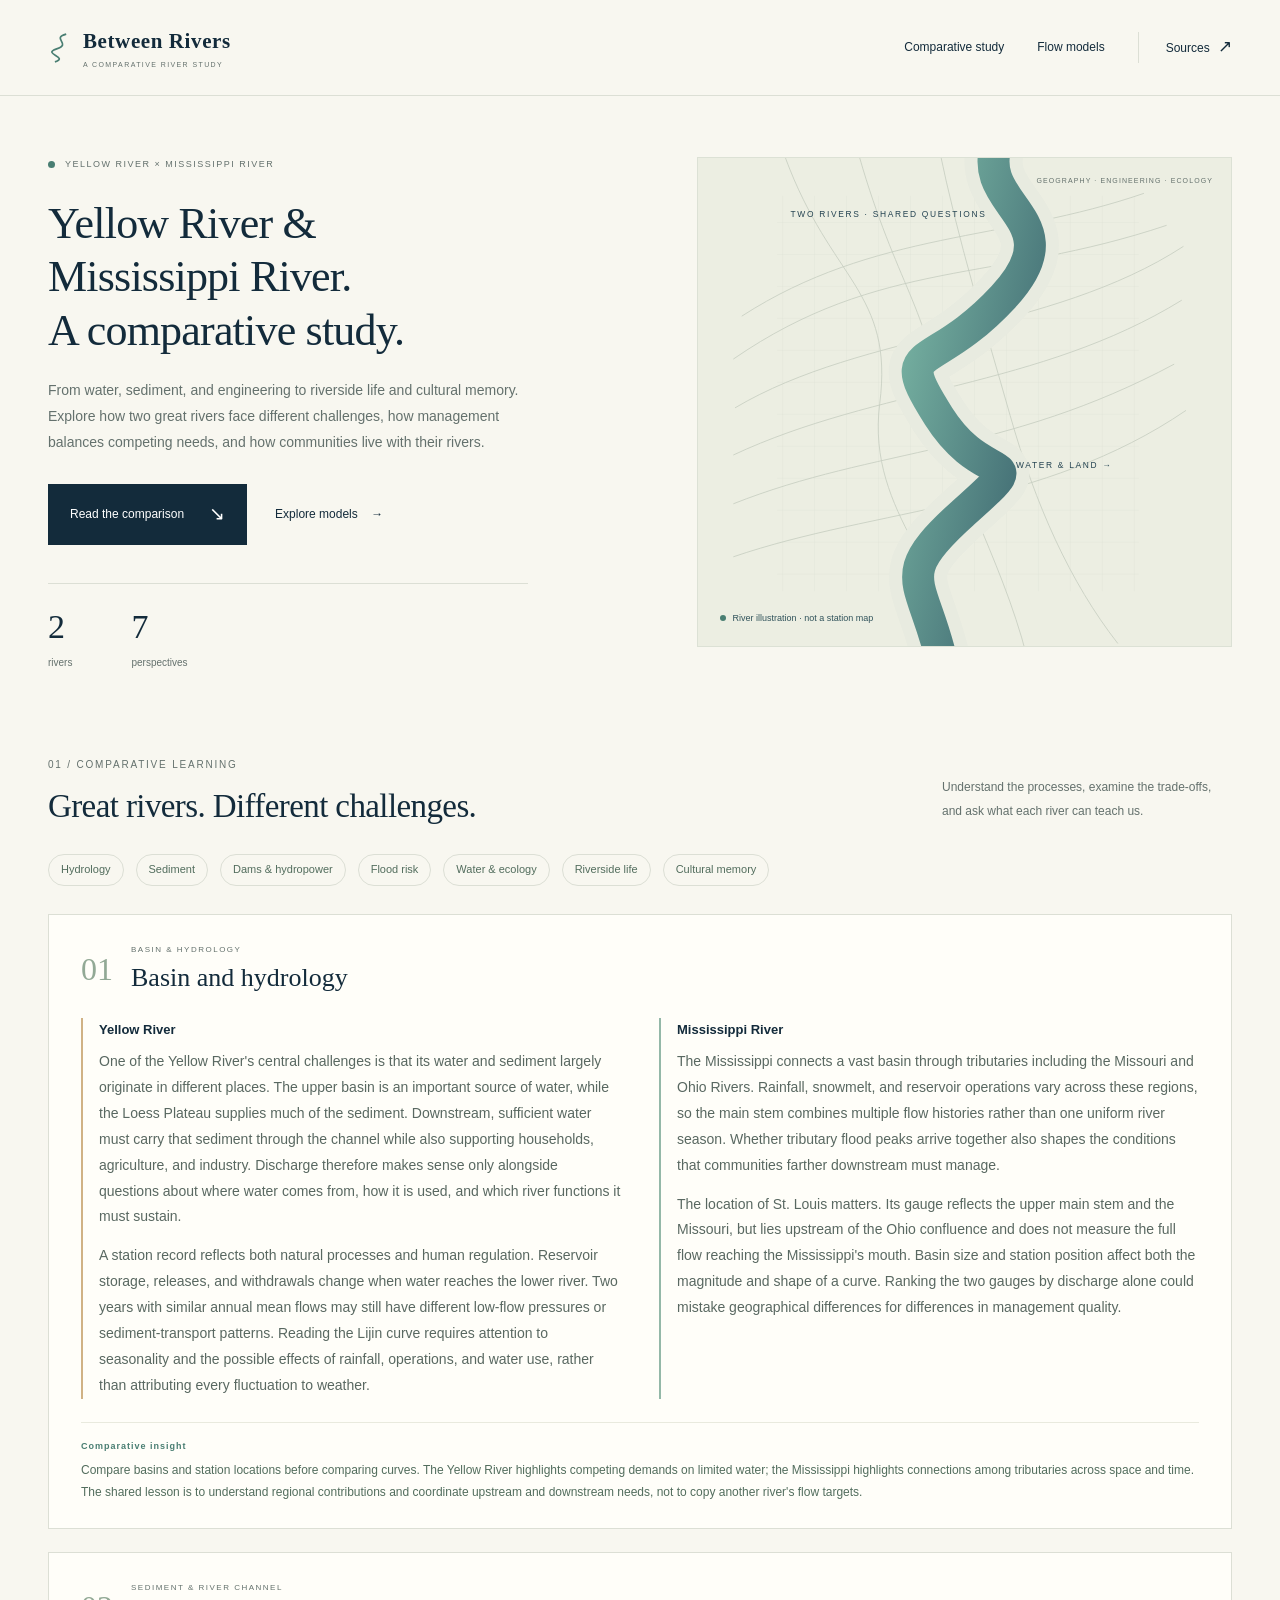
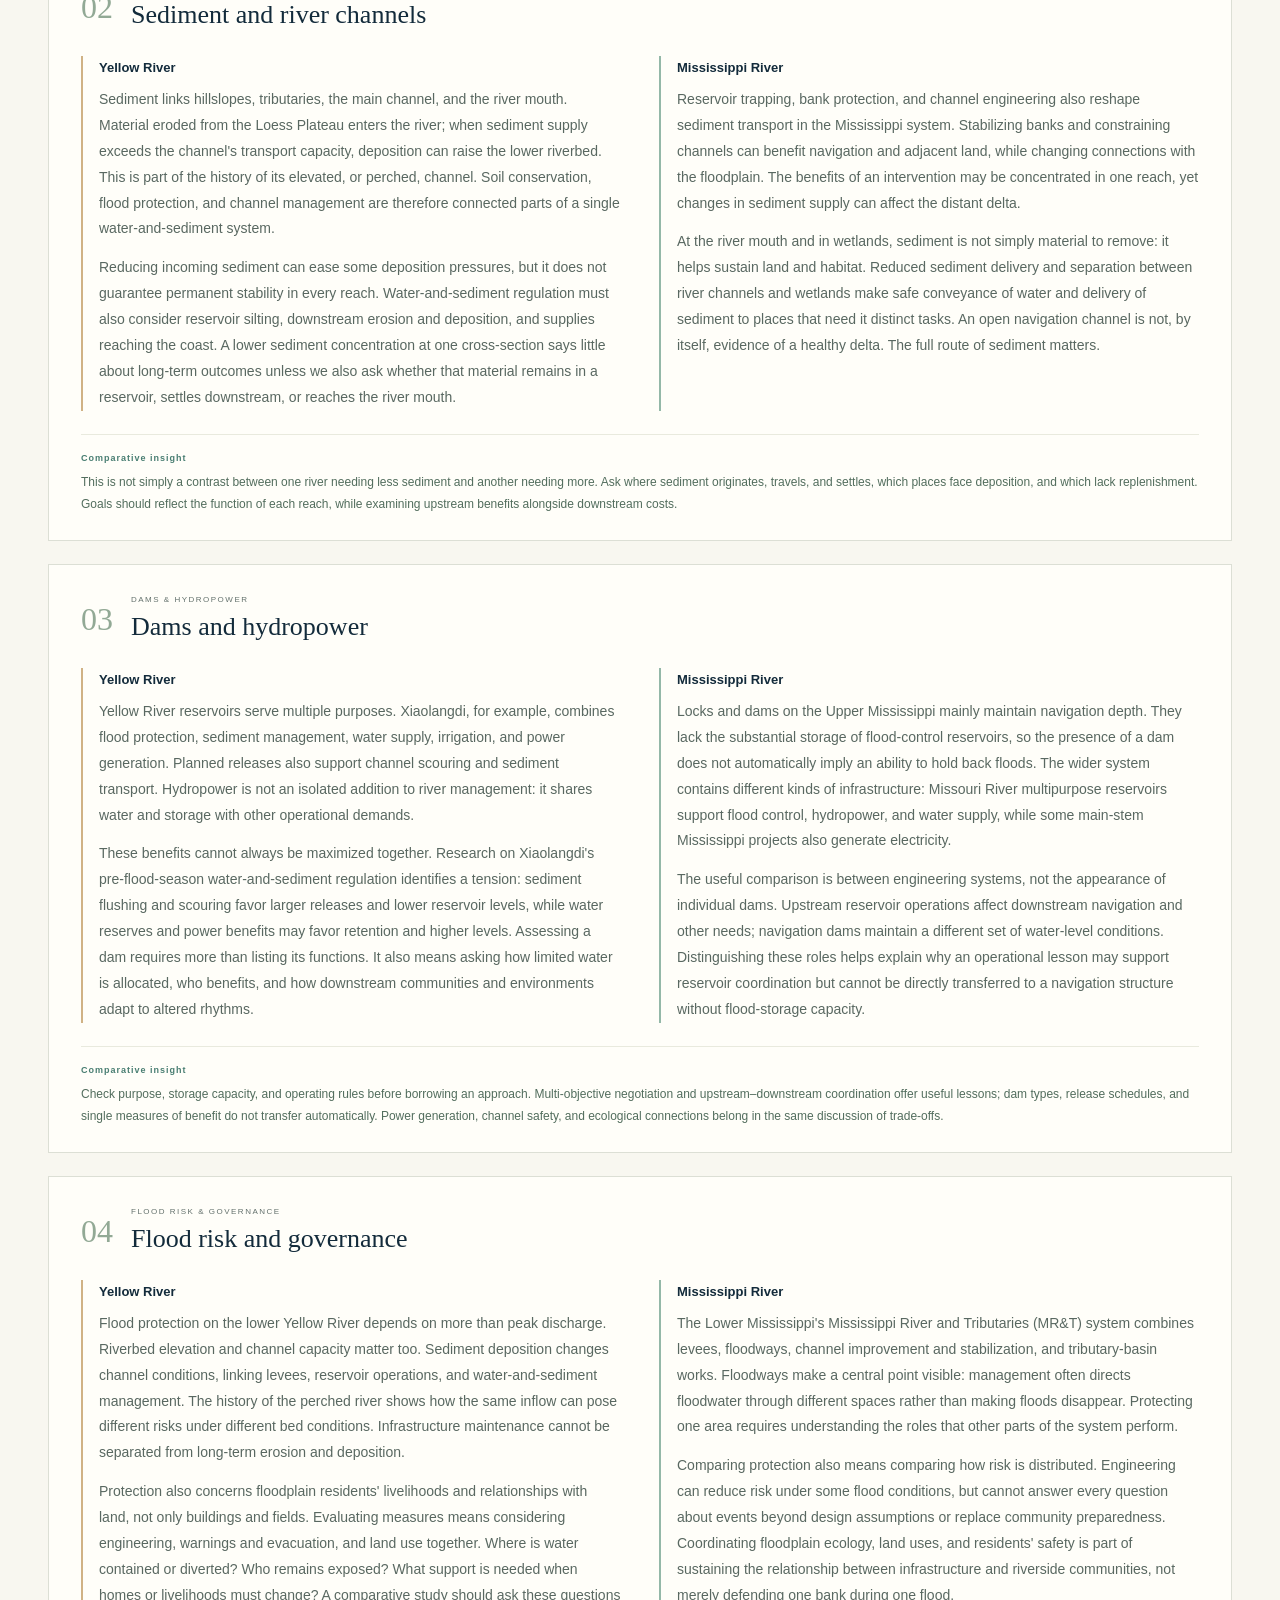
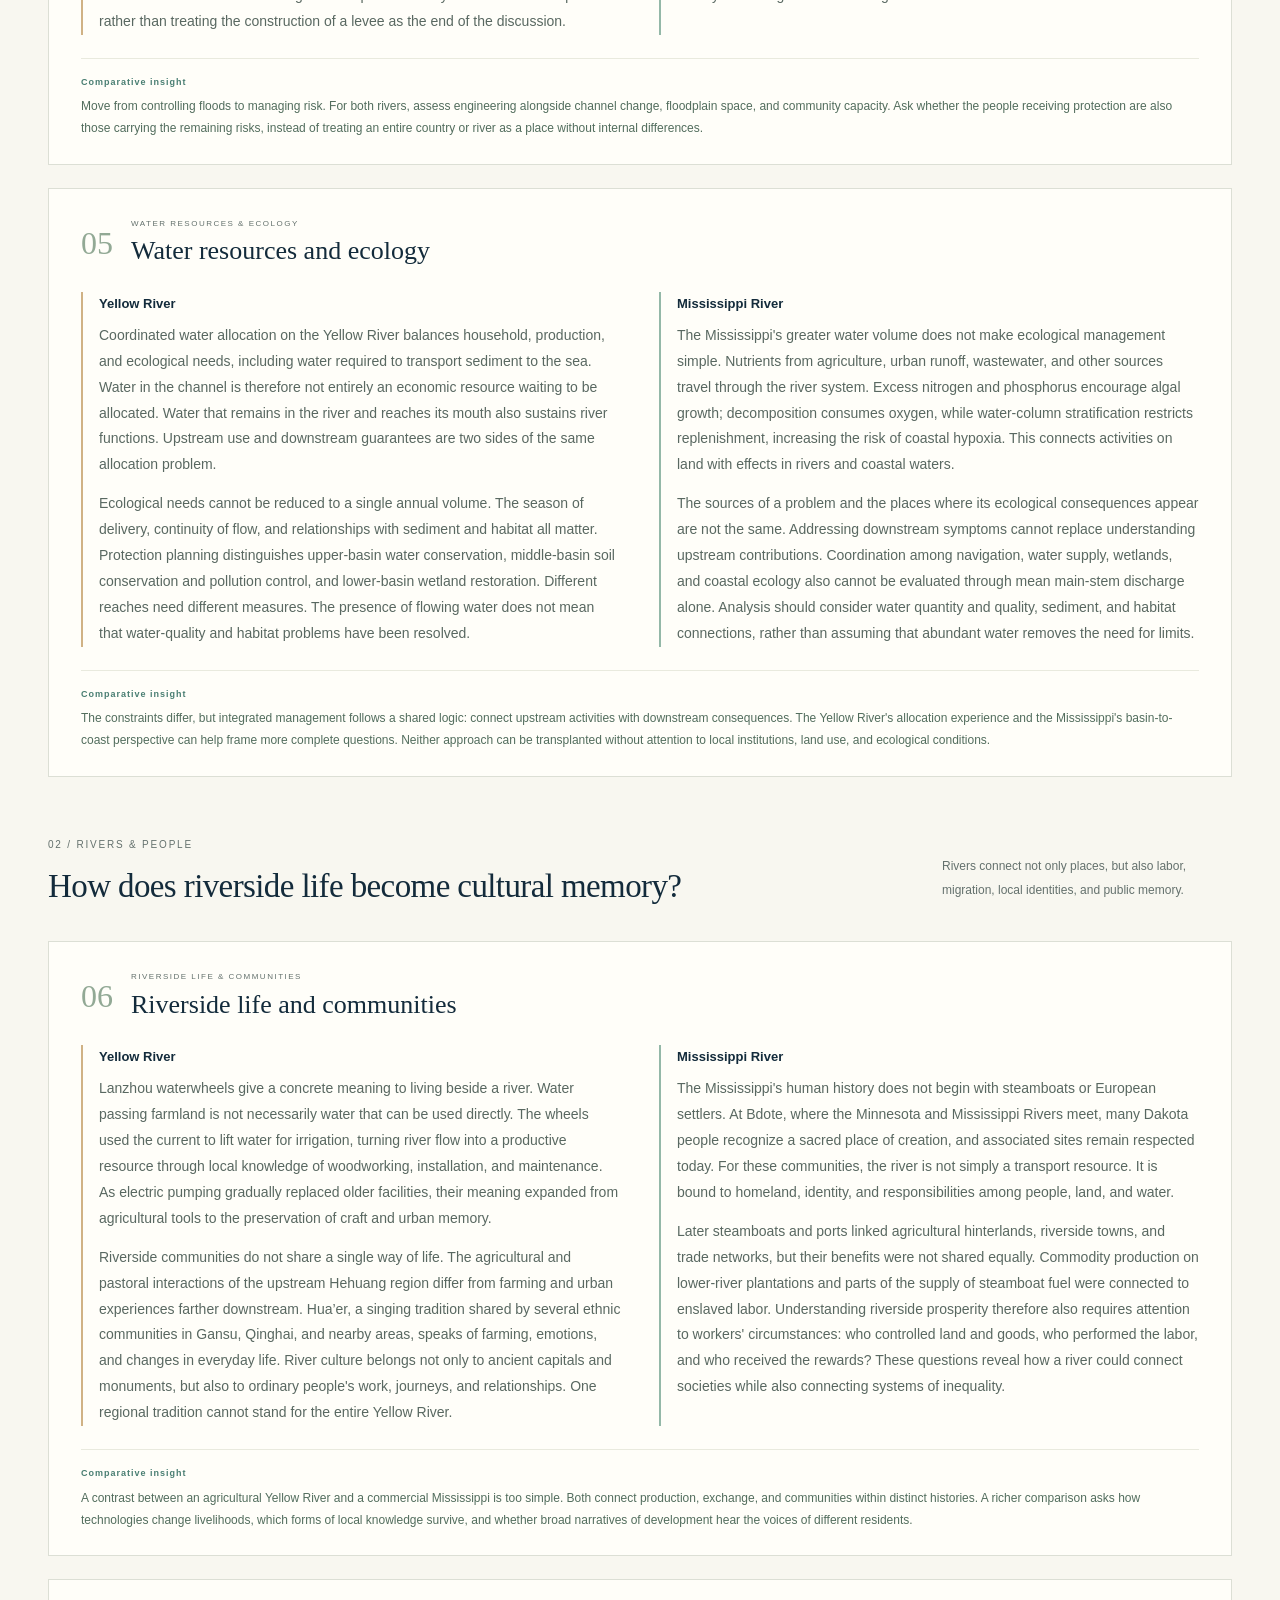
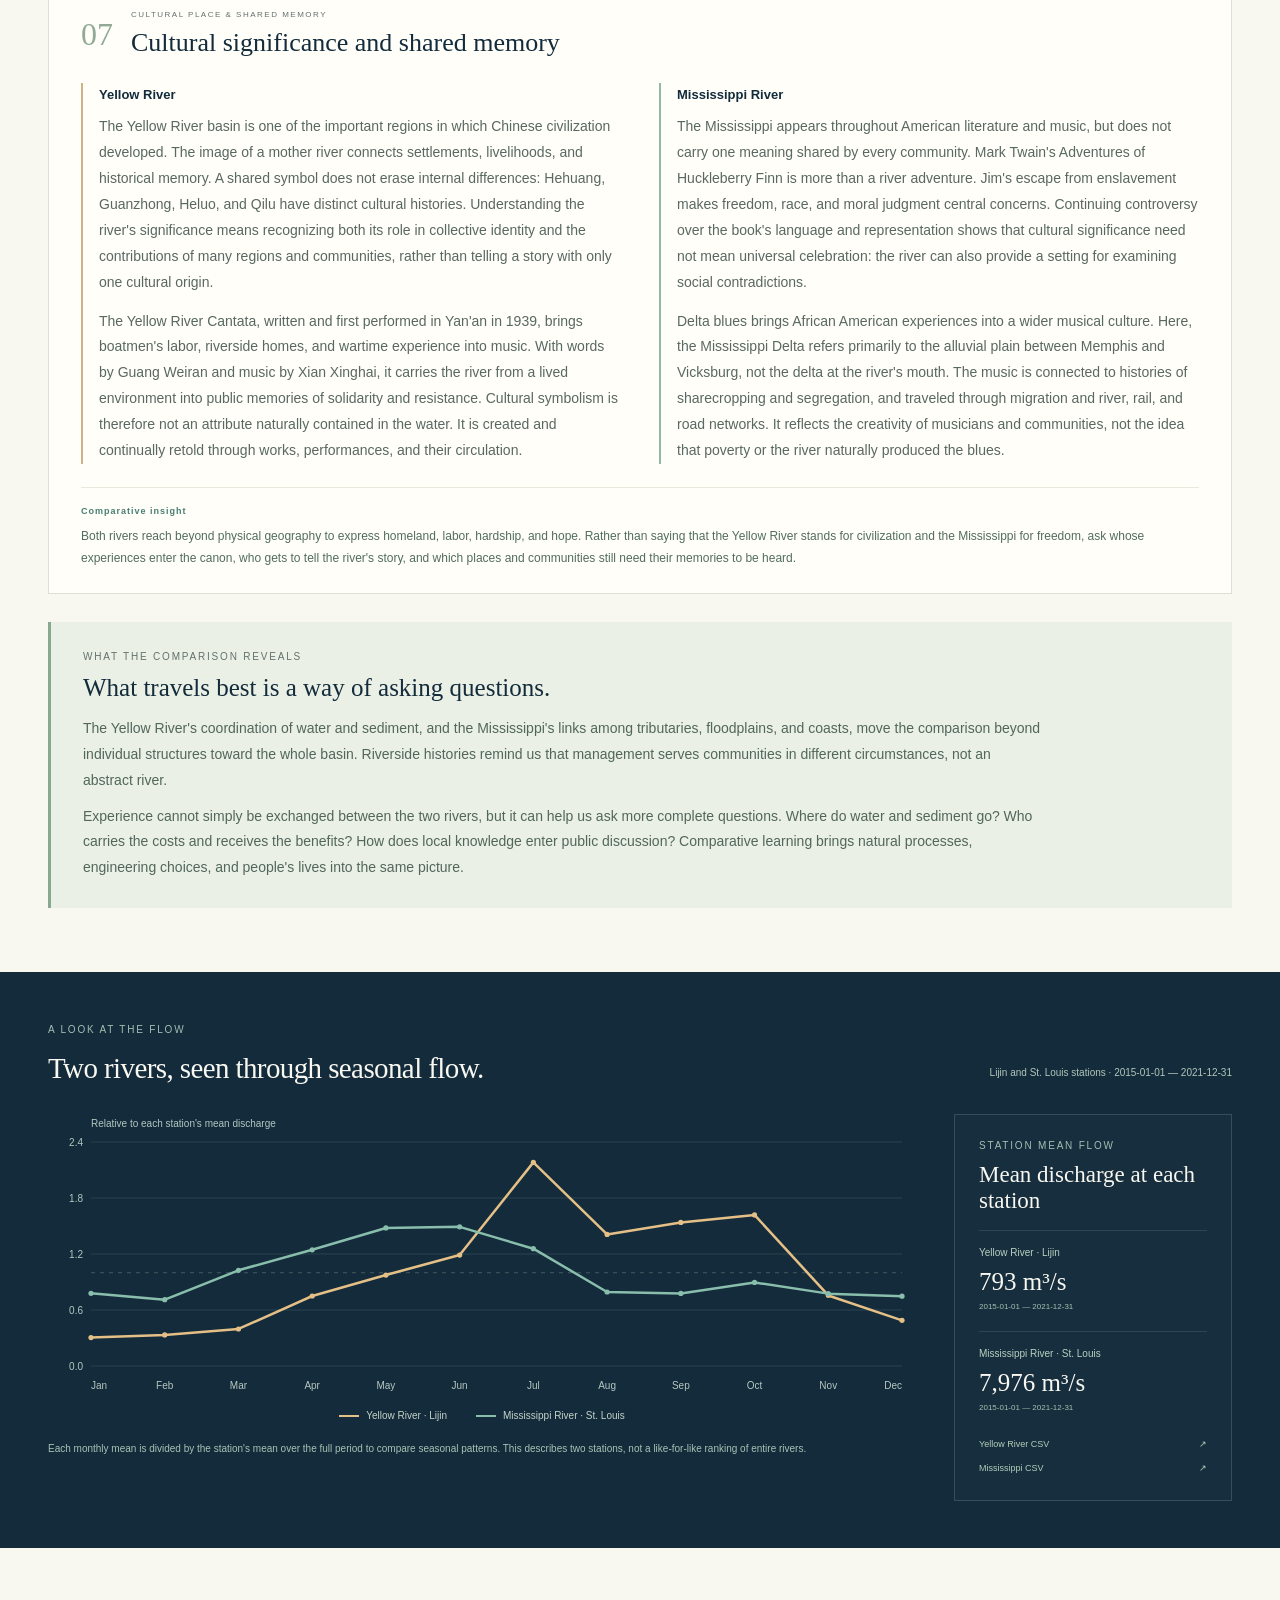
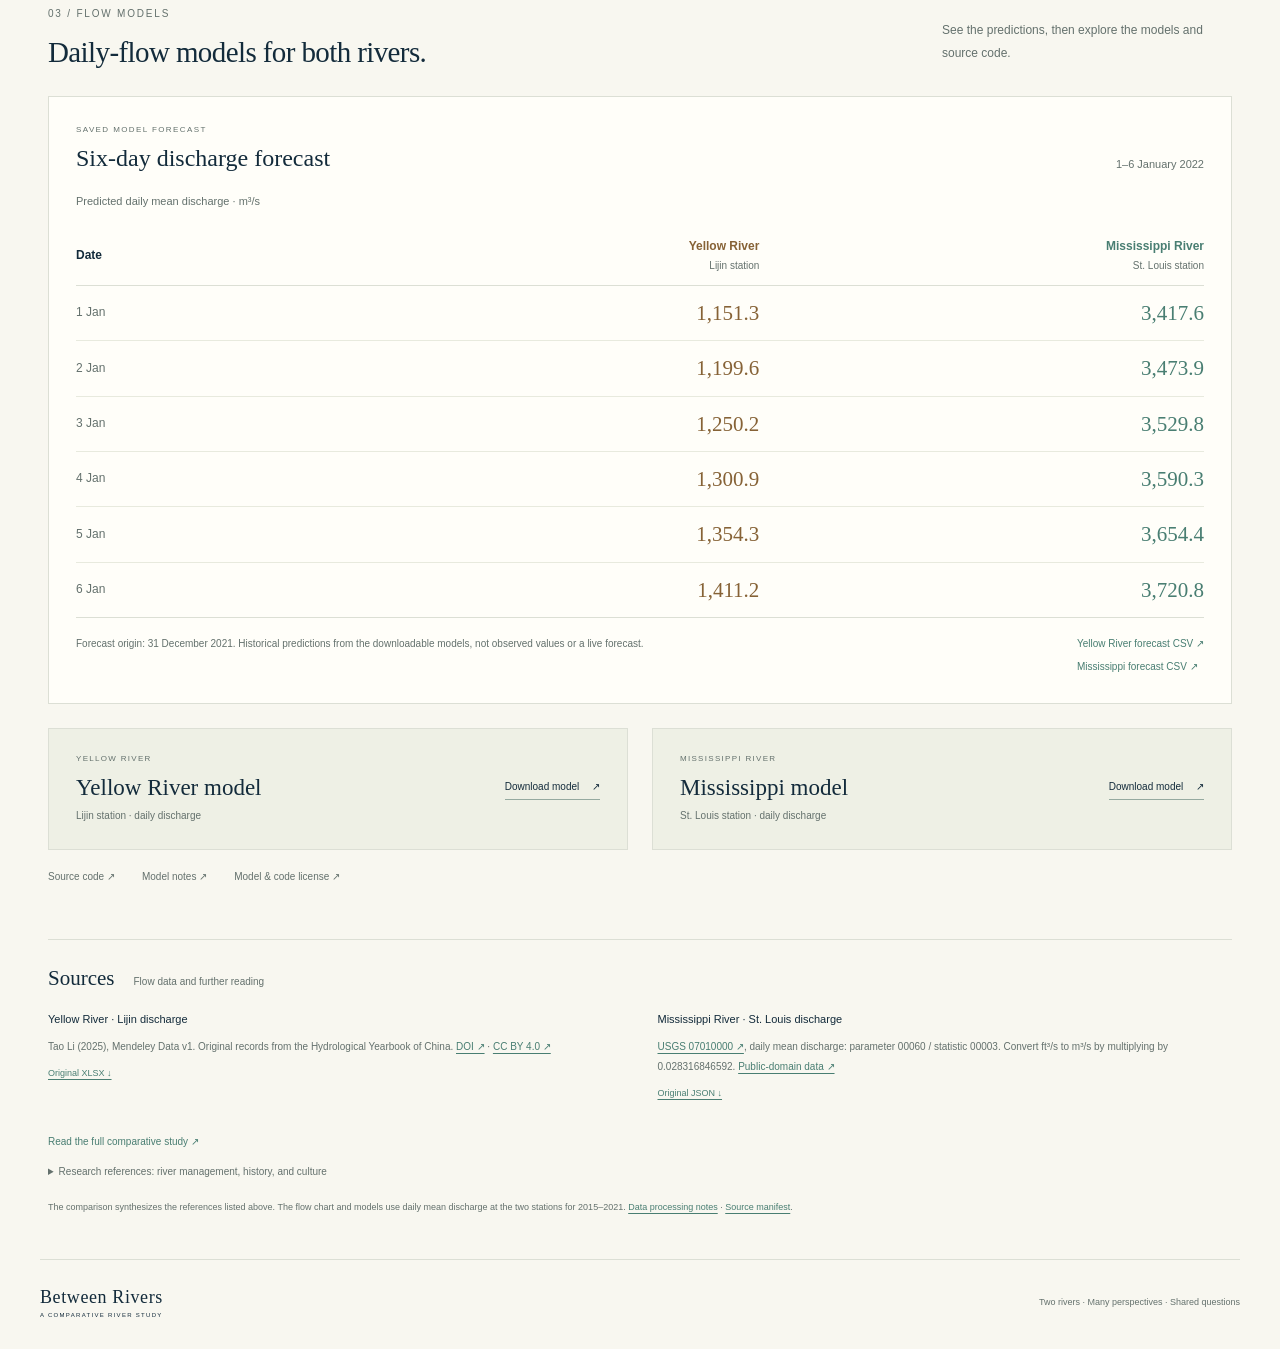
==== commit 5cf70544: "Update visualization" ====
--- a/website/index.html
+++ b/website/index.html
@@ -4,9 +4,9 @@
   <meta charset="utf-8">
   <meta name="viewport" content="width=device-width, initial-scale=1">
   <meta name="theme-color" content="#132b3b">
-  <meta name="description" content="Compare the Yellow and Mississippi Rivers through hydrology, sediment, dams, flood risk, ecology, riverside communities, and cultural memory. Explore daily-flow models and open resources.">
+  <meta name="description" content="Compare the Yellow and Mississippi Rivers through hydrology, sediment, dams, flood risk, ecology, riverside communities, and cultural memory. View six-day flow predictions and explore open models.">
   <title>Between Rivers · The Yellow River and the Mississippi</title>
-  <link rel="stylesheet" href="styles.css?v=english-20261011">
+  <link rel="stylesheet" href="styles.css?v=forecast-20261013">
   <script src="assets/observed_river_data.js" defer></script>
   <script src="app.js?v=english-20261011" defer></script>
 </head>
@@ -100,7 +100,27 @@
 
     <section class="flow-section" aria-labelledby="seasonal-title"><div class="section flow-inner"><div class="section-heading"><div><p class="eyebrow">A LOOK AT THE FLOW</p><h2 id="seasonal-title">Two rivers, seen through seasonal flow.</h2></div><p id="flow-period">Lijin and St. Louis stations · 2015–2021</p></div><p id="flow-error" class="flow-error" role="status">The flow chart has not loaded. The comparison and resource downloads are still available.</p><div id="flow-content" class="flow-workspace" hidden><div class="seasonal-chart-panel"><svg id="seasonal-chart" role="img" aria-labelledby="seasonal-title seasonal-description"><desc id="seasonal-description"></desc></svg><div class="chart-legend"><span><i class="line-yellow"></i>Yellow River · Lijin</span><span><i class="line-mississippi"></i>Mississippi River · St. Louis</span></div><p class="flow-note">Each monthly mean is divided by the station's mean over the full period to compare seasonal patterns. This describes two stations, not a like-for-like ranking of entire rivers.</p></div><div class="flow-summary"><p class="eyebrow">STATION MEAN FLOW</p><h3>Mean discharge at each station</h3><div id="flow-stats"></div><div class="flow-downloads"><a href="../experiments/observed_rivers/data/yellow_river.csv" download>Yellow River CSV <span>↗</span></a><a href="../experiments/observed_rivers/data/mississippi.csv" download>Mississippi CSV <span>↗</span></a></div></div></div></div></section>
 
-    <section id="prediction" class="section model-section" aria-labelledby="model-title"><div class="section-heading"><div><p class="eyebrow">03 / FLOW MODELS</p><h2 id="model-title">Daily-flow models for both rivers.</h2></div><p>Download the models and their source code.</p></div><div class="model-grid"><article class="model-card"><div><p class="eyebrow">YELLOW RIVER</p><h3>Yellow River model</h3><p>Lijin station · daily discharge</p></div><a href="../experiments/observed_rivers/models/yellow_river_gru_seed42.pt" download>Download model <span aria-hidden="true">↗</span></a></article><article class="model-card"><div><p class="eyebrow">MISSISSIPPI RIVER</p><h3>Mississippi model</h3><p>St. Louis station · daily discharge</p></div><a href="../experiments/observed_rivers/models/mississippi_gru_seed42.pt" download>Download model <span aria-hidden="true">↗</span></a></article></div><div class="model-links"><a href="../src/models/observed_rivers.py" download>Source code ↗</a><a href="../docs/observed_model_study.md">Model notes ↗</a><a href="../LICENSE.observed-models">Model &amp; code license ↗</a></div></section>
+    <section id="prediction" class="section model-section" aria-labelledby="model-title">
+      <div class="section-heading"><div><p class="eyebrow">03 / FLOW MODELS</p><h2 id="model-title">Daily-flow models for both rivers.</h2></div><p>See the predictions, then explore the models and source code.</p></div>
+      <div id="forecast-results" class="forecast-panel" aria-labelledby="forecast-title">
+        <div class="forecast-heading"><div><p class="eyebrow">SAVED MODEL FORECAST</p><h3 id="forecast-title">Six-day discharge forecast</h3></div><p>1–6 January 2022</p></div>
+        <table class="forecast-table" aria-describedby="forecast-note">
+          <caption>Predicted daily mean discharge · m³/s</caption>
+          <thead><tr><th scope="col">Date</th><th scope="col" class="forecast-yellow">Yellow River<span class="forecast-station">Lijin station</span></th><th scope="col" class="forecast-mississippi">Mississippi River<span class="forecast-station">St. Louis station</span></th></tr></thead>
+          <tbody>
+            <tr data-forecast-date="2022-01-01"><th scope="row"><time datetime="2022-01-01">1 Jan</time></th><td data-river="yellow_river">1,151.3</td><td data-river="mississippi">3,417.6</td></tr>
+            <tr data-forecast-date="2022-01-02"><th scope="row"><time datetime="2022-01-02">2 Jan</time></th><td data-river="yellow_river">1,199.6</td><td data-river="mississippi">3,473.9</td></tr>
+            <tr data-forecast-date="2022-01-03"><th scope="row"><time datetime="2022-01-03">3 Jan</time></th><td data-river="yellow_river">1,250.2</td><td data-river="mississippi">3,529.8</td></tr>
+            <tr data-forecast-date="2022-01-04"><th scope="row"><time datetime="2022-01-04">4 Jan</time></th><td data-river="yellow_river">1,300.9</td><td data-river="mississippi">3,590.3</td></tr>
+            <tr data-forecast-date="2022-01-05"><th scope="row"><time datetime="2022-01-05">5 Jan</time></th><td data-river="yellow_river">1,354.3</td><td data-river="mississippi">3,654.4</td></tr>
+            <tr data-forecast-date="2022-01-06"><th scope="row"><time datetime="2022-01-06">6 Jan</time></th><td data-river="yellow_river">1,411.2</td><td data-river="mississippi">3,720.8</td></tr>
+          </tbody>
+        </table>
+        <div class="forecast-footer"><p id="forecast-note">Forecast origin: 31 December 2021. Historical predictions from the downloadable models, not observed values or a live forecast.</p><div class="forecast-downloads"><a href="../experiments/observed_rivers/forecasts/yellow_river_seed42.csv" download>Yellow River forecast CSV <span aria-hidden="true">↗</span></a><a href="../experiments/observed_rivers/forecasts/mississippi_seed42.csv" download>Mississippi forecast CSV <span aria-hidden="true">↗</span></a></div></div>
+      </div>
+      <div class="model-grid"><article class="model-card"><div><p class="eyebrow">YELLOW RIVER</p><h3>Yellow River model</h3><p>Lijin station · daily discharge</p></div><a href="../experiments/observed_rivers/models/yellow_river_gru_seed42.pt" download>Download model <span aria-hidden="true">↗</span></a></article><article class="model-card"><div><p class="eyebrow">MISSISSIPPI RIVER</p><h3>Mississippi model</h3><p>St. Louis station · daily discharge</p></div><a href="../experiments/observed_rivers/models/mississippi_gru_seed42.pt" download>Download model <span aria-hidden="true">↗</span></a></article></div>
+      <div class="model-links"><a href="../src/models/observed_rivers.py" download>Source code ↗</a><a href="../docs/observed_model_study.md">Model notes ↗</a><a href="../LICENSE.observed-models">Model &amp; code license ↗</a></div>
+    </section>
 
     <section id="sources" class="section sources-section" aria-labelledby="sources-title">
       <div class="sources-heading"><h2 id="sources-title">Sources</h2><p>Flow data and further reading</p></div>
--- a/website/styles.css
+++ b/website/styles.css
@@ -29,5 +29,30 @@
 html[lang="en"] .model-card>div{min-width:0}
 html[lang="en"] .model-card h3{line-height:1.3}
 html[lang="en"] .footer-mark{letter-spacing:.6px}
+.forecast-panel{margin-bottom:24px;padding:27px;background:var(--white);border:1px solid var(--line)}
+.forecast-heading{display:flex;align-items:flex-end;justify-content:space-between;gap:20px;margin-bottom:17px}
+.forecast-heading .eyebrow{font-size:8px;letter-spacing:1.4px}
+.forecast-heading h3{margin-top:6px;font:24px/1.35 var(--serif)}
+.forecast-heading>p{font-size:11px;color:var(--muted);white-space:nowrap}
+.forecast-table{width:100%;border-collapse:collapse;table-layout:fixed;font-variant-numeric:tabular-nums}
+.forecast-table caption{text-align:left;font-size:11px;color:var(--muted);padding-bottom:13px}
+.forecast-table th,.forecast-table td{text-align:right;padding:12px 16px;border-bottom:1px solid #e8eade}
+.forecast-table th:first-child{width:24%;text-align:left;padding-left:0}
+.forecast-table th:last-child,.forecast-table td:last-child{padding-right:0}
+.forecast-table thead th{font-size:12px;font-weight:600;line-height:1.5;border-bottom-color:var(--line)}
+.forecast-station{display:block;font-size:10px;font-weight:400;color:var(--muted);margin-top:3px}
+.forecast-table tbody th{font-size:12px;font-weight:400;color:var(--muted)}
+.forecast-table td{font:21px/1.45 var(--serif);font-variant-numeric:tabular-nums;white-space:nowrap}
+.forecast-table .forecast-yellow,.forecast-table td[data-river="yellow_river"]{color:#866236}
+.forecast-table .forecast-mississippi,.forecast-table td[data-river="mississippi"]{color:var(--teal)}
+.forecast-table tbody tr:last-child th,.forecast-table tbody tr:last-child td{border-bottom:0}
+.forecast-footer{display:flex;justify-content:space-between;gap:24px;padding-top:17px;border-top:1px solid var(--line)}
+.forecast-footer>p{max-width:590px;font-size:10px;line-height:1.85;color:var(--muted)}
+.forecast-downloads{display:flex;flex-direction:column;gap:5px;flex-shrink:0}
+.forecast-downloads a{font-size:10px;color:var(--teal);text-decoration:none}
+.forecast-downloads a:hover{text-decoration:underline;text-underline-offset:3px}
+@media(max-width:850px){.forecast-heading{align-items:flex-start;flex-direction:column;gap:8px}.forecast-footer{flex-direction:column;gap:12px}.forecast-downloads{flex-direction:row;flex-wrap:wrap;gap:8px 22px}}
+@media(max-width:620px){.forecast-panel{padding:21px 17px;margin-bottom:19px}.forecast-heading h3{font-size:22px}.forecast-heading>p,.forecast-table caption{font-size:10px}.forecast-table th,.forecast-table td{padding:11px 7px}.forecast-table th:first-child{width:22%}.forecast-table thead th{font-size:11px}.forecast-station{font-size:9px}.forecast-table tbody th{font-size:11px}.forecast-table td{font-size:18px}.forecast-footer>p,.forecast-downloads a{font-size:9px}}
+@media(max-width:360px){.forecast-panel{padding:19px 13px}.forecast-heading h3{font-size:20px}.forecast-table thead th{font-size:10px}.forecast-table td{font-size:16px}.forecast-table th,.forecast-table td{padding-left:5px;padding-right:5px}}
 @media(max-width:620px){html[lang="en"] .hero-actions{flex-wrap:wrap;gap:14px 18px}html[lang="en"] .river-pair p{font-size:13px}html[lang="en"] .learning-note{font-size:11px}html[lang="en"] .study-synthesis>p:not(.eyebrow){font-size:13px}html[lang="en"] .flow-downloads{flex-wrap:wrap;gap:10px 20px}html[lang="en"] .sources-heading{flex-wrap:wrap;gap:7px 15px}html[lang="en"] footer{flex-wrap:wrap;gap:14px}html[lang="en"] footer p{text-align:left}}
 @media(prefers-reduced-motion:reduce){html{scroll-behavior:auto}}@media print{.site-header nav,.hero-actions,.hero-visual{display:none}.hero{display:block;padding:25px 0;min-height:0}.hero h1{font-size:30px}.hero-facts{margin-top:20px}.section{padding:25px 15px}.section-heading{margin-bottom:20px}.study-card{break-inside:avoid;margin-bottom:10px}.flow-section{color:var(--ink);background:white}.flow-section .seasonal-chart-panel{background:var(--ink);padding:15px}.flow-section .section-heading>p{color:var(--muted)}.flow-summary{border-color:var(--line);color:var(--ink)}.flow-stat h4,.flow-stat p,.flow-summary .eyebrow,.flow-downloads a{color:var(--muted)}footer{margin:0 15px}}
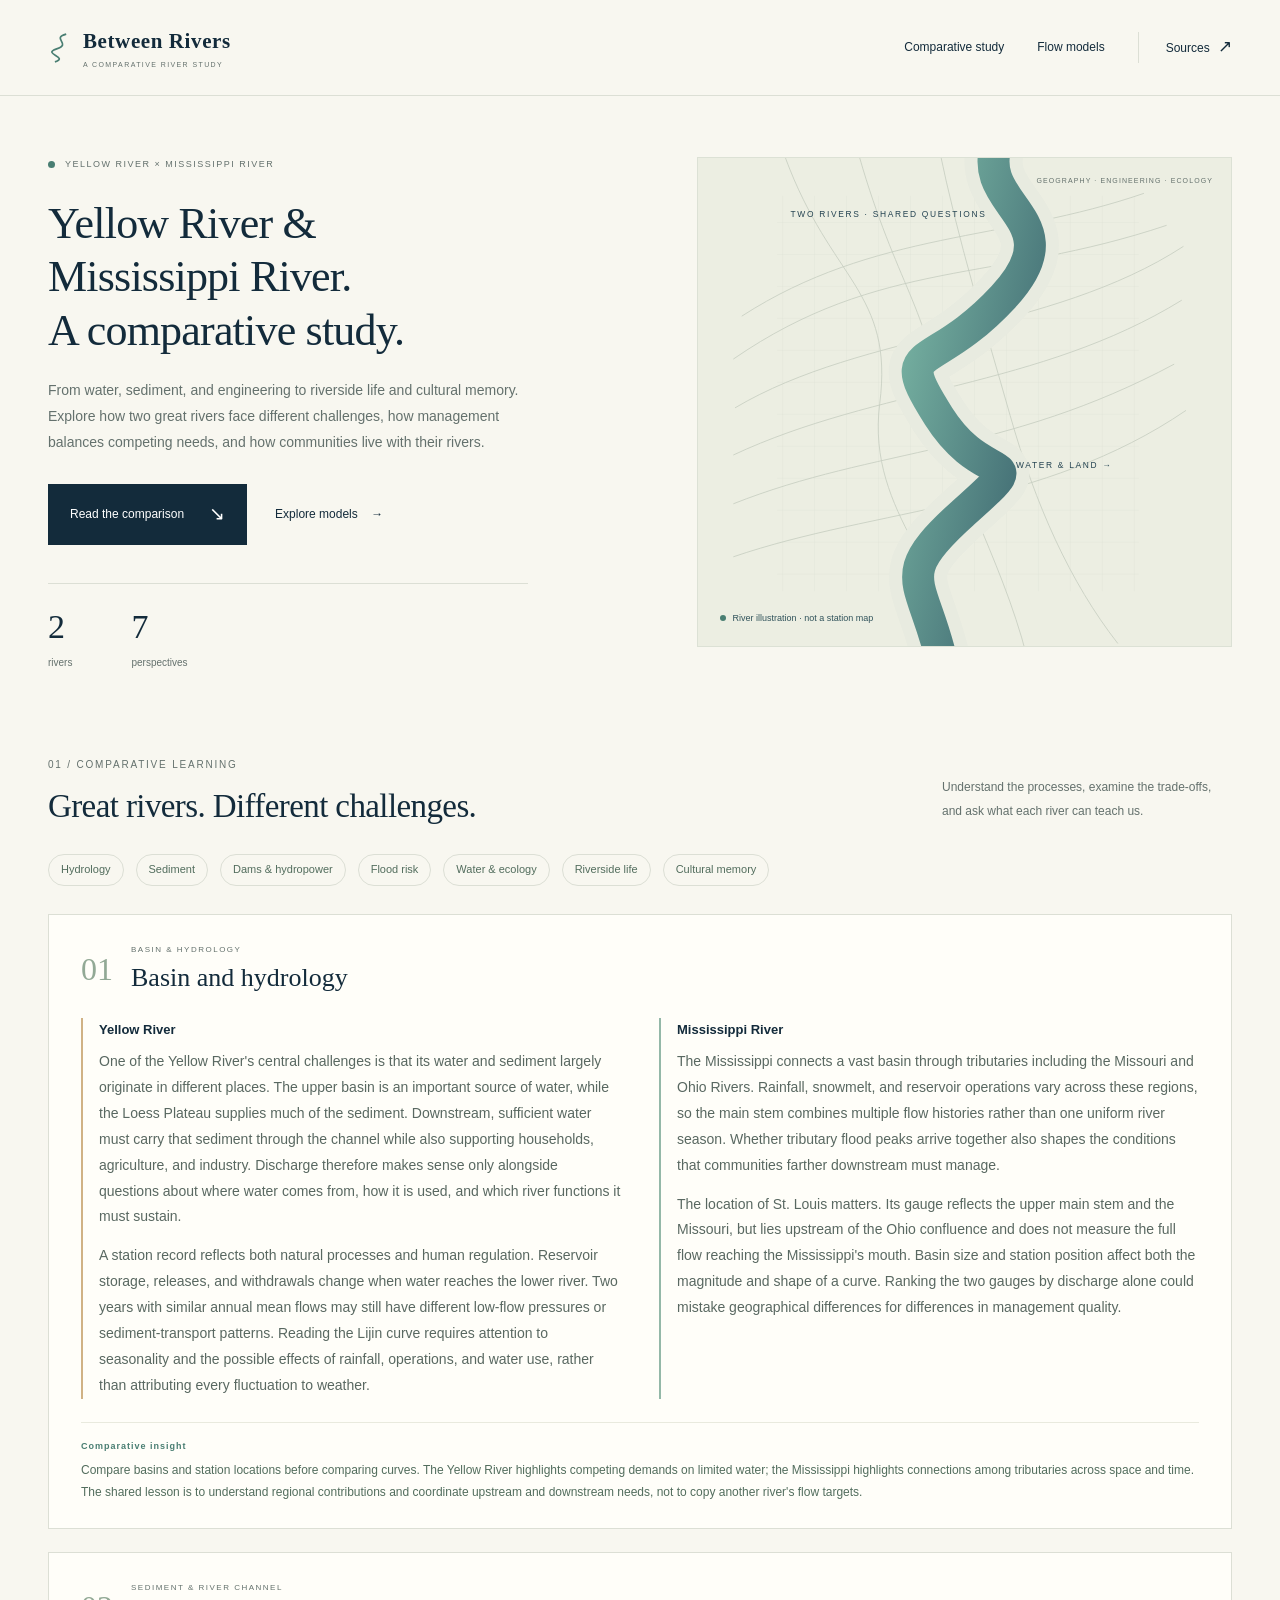
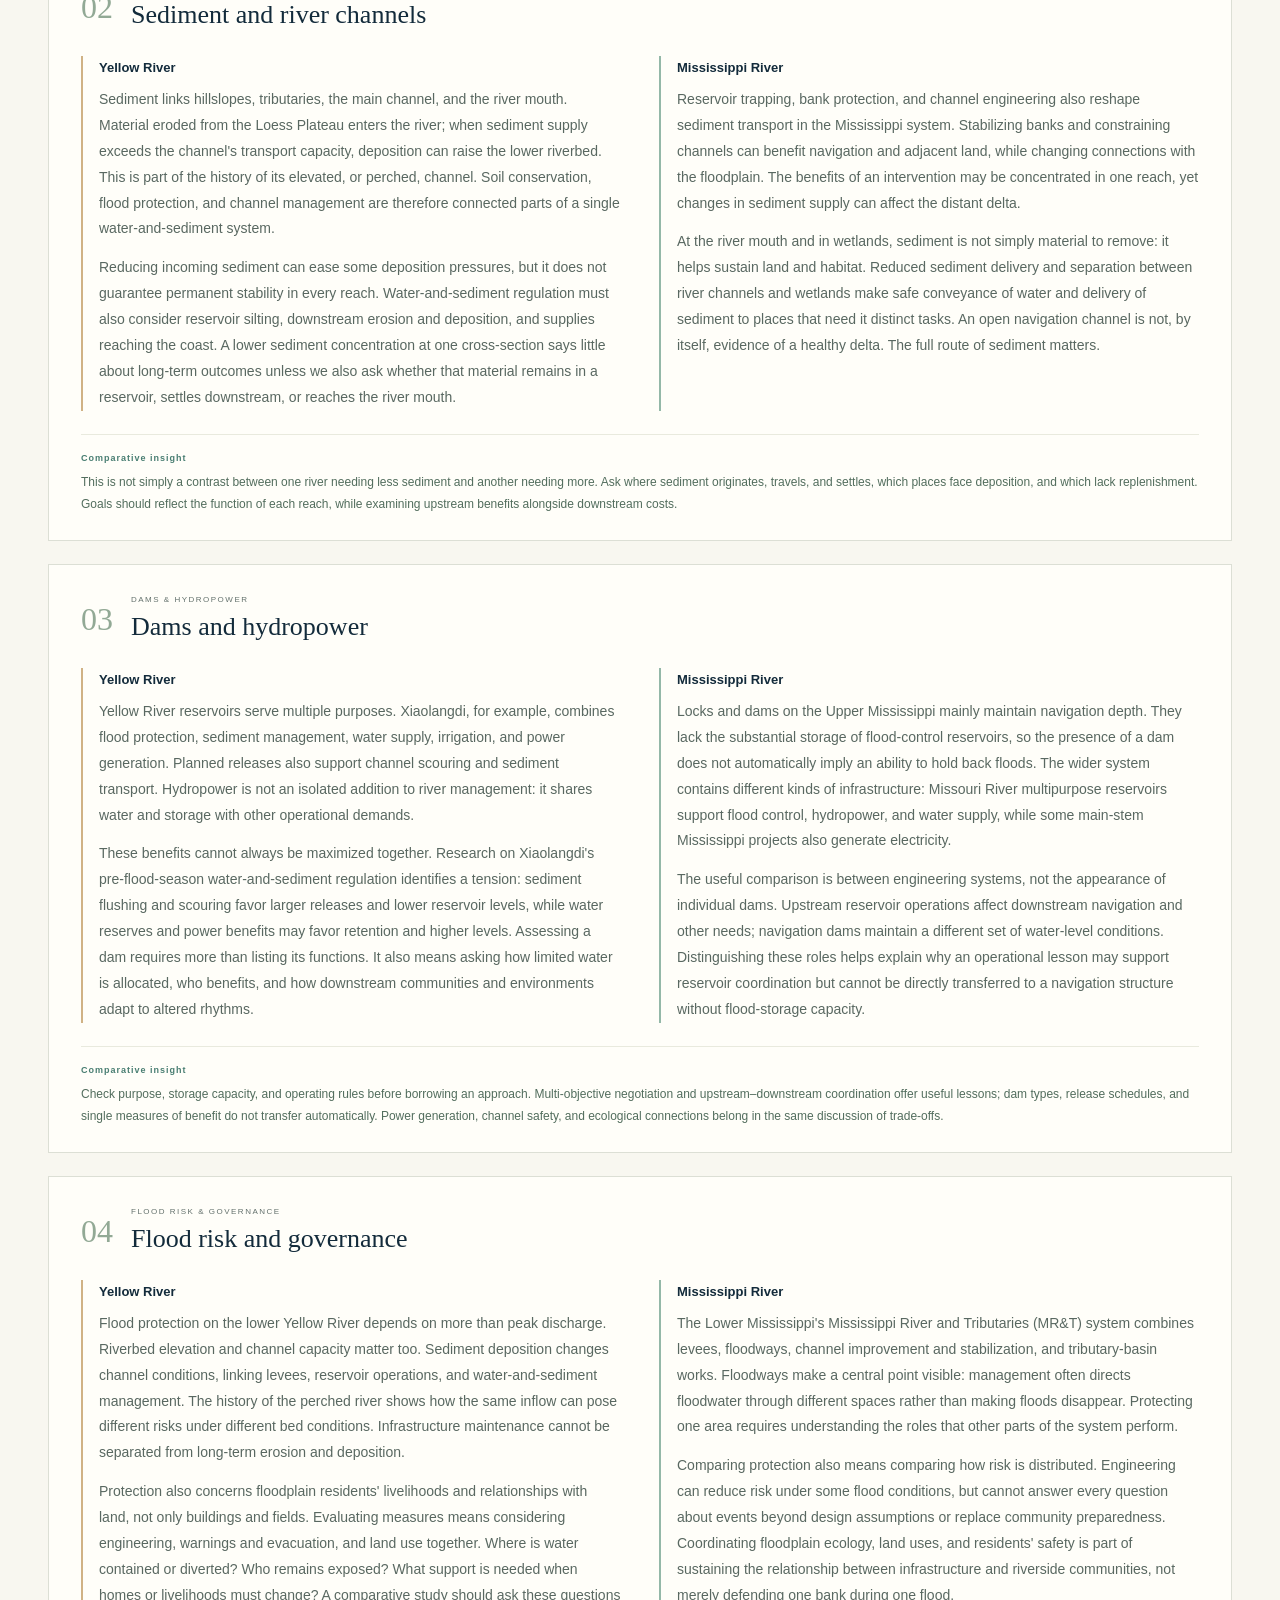
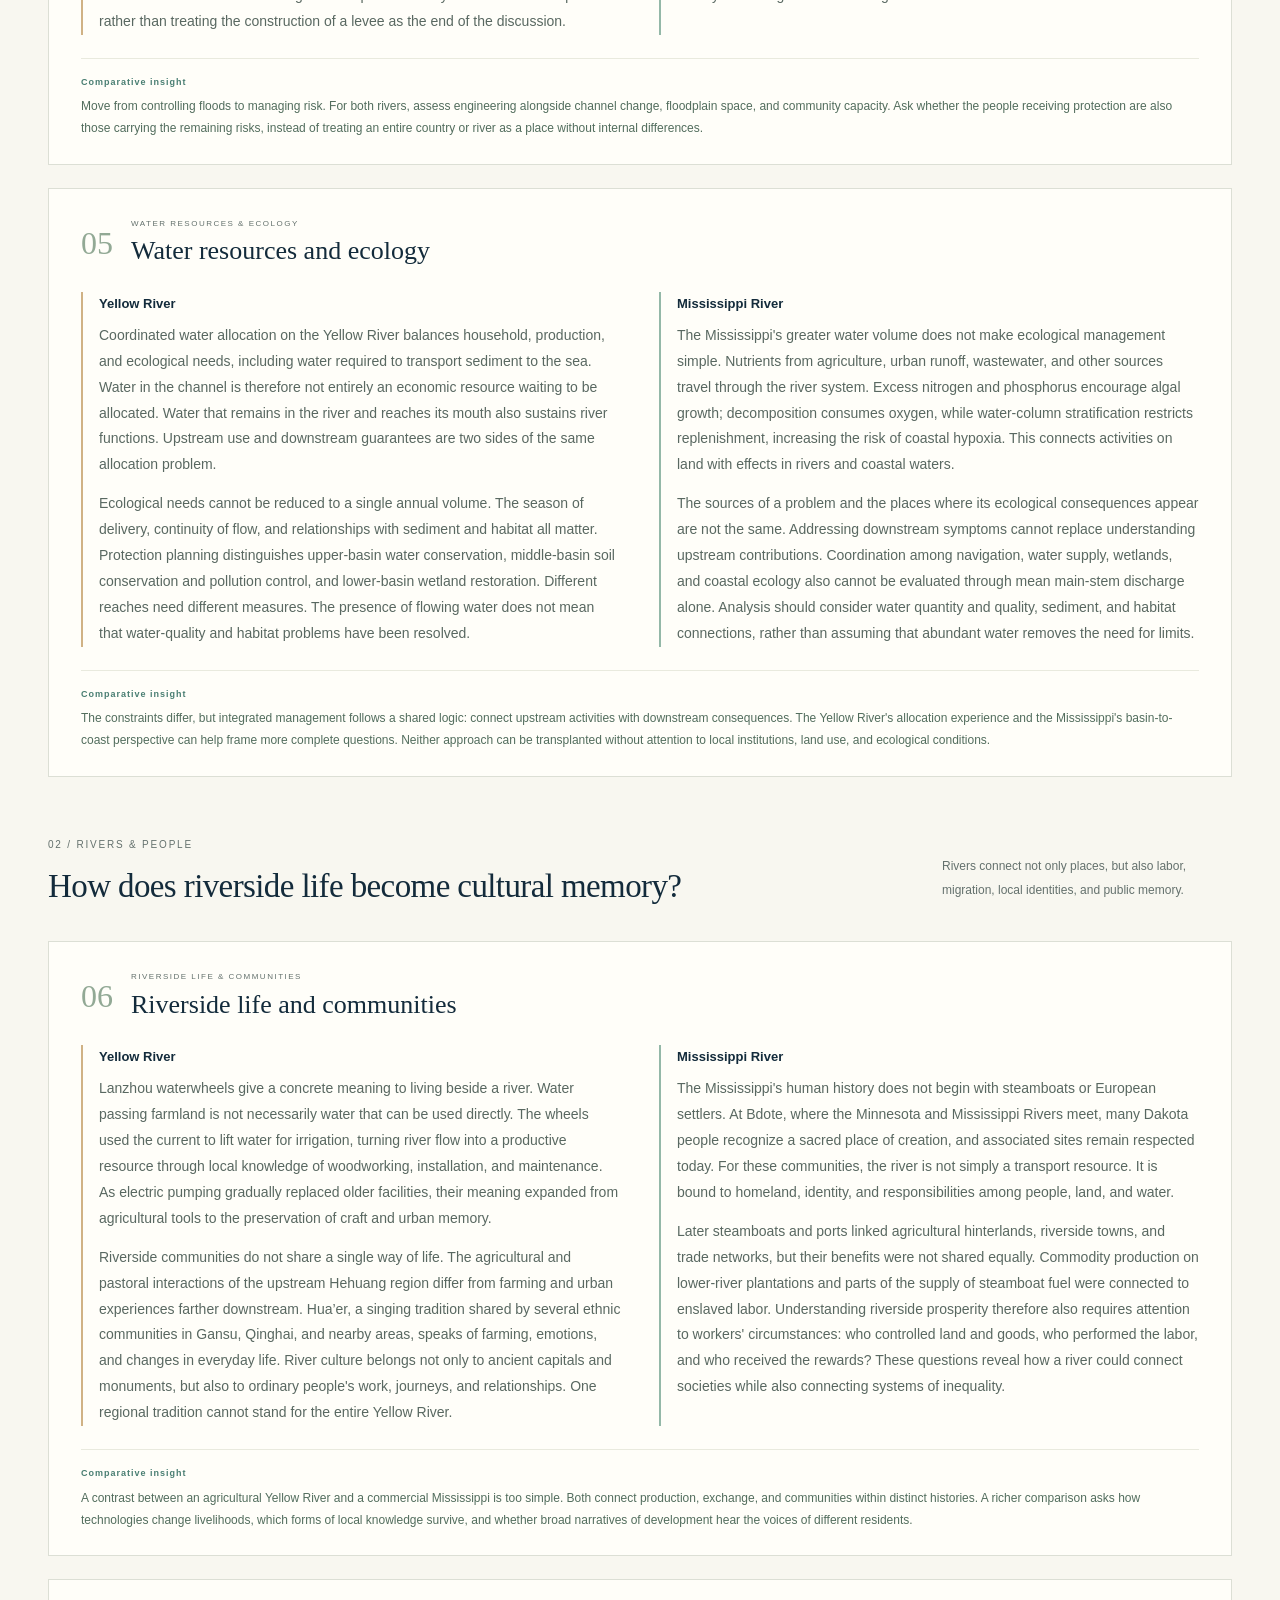
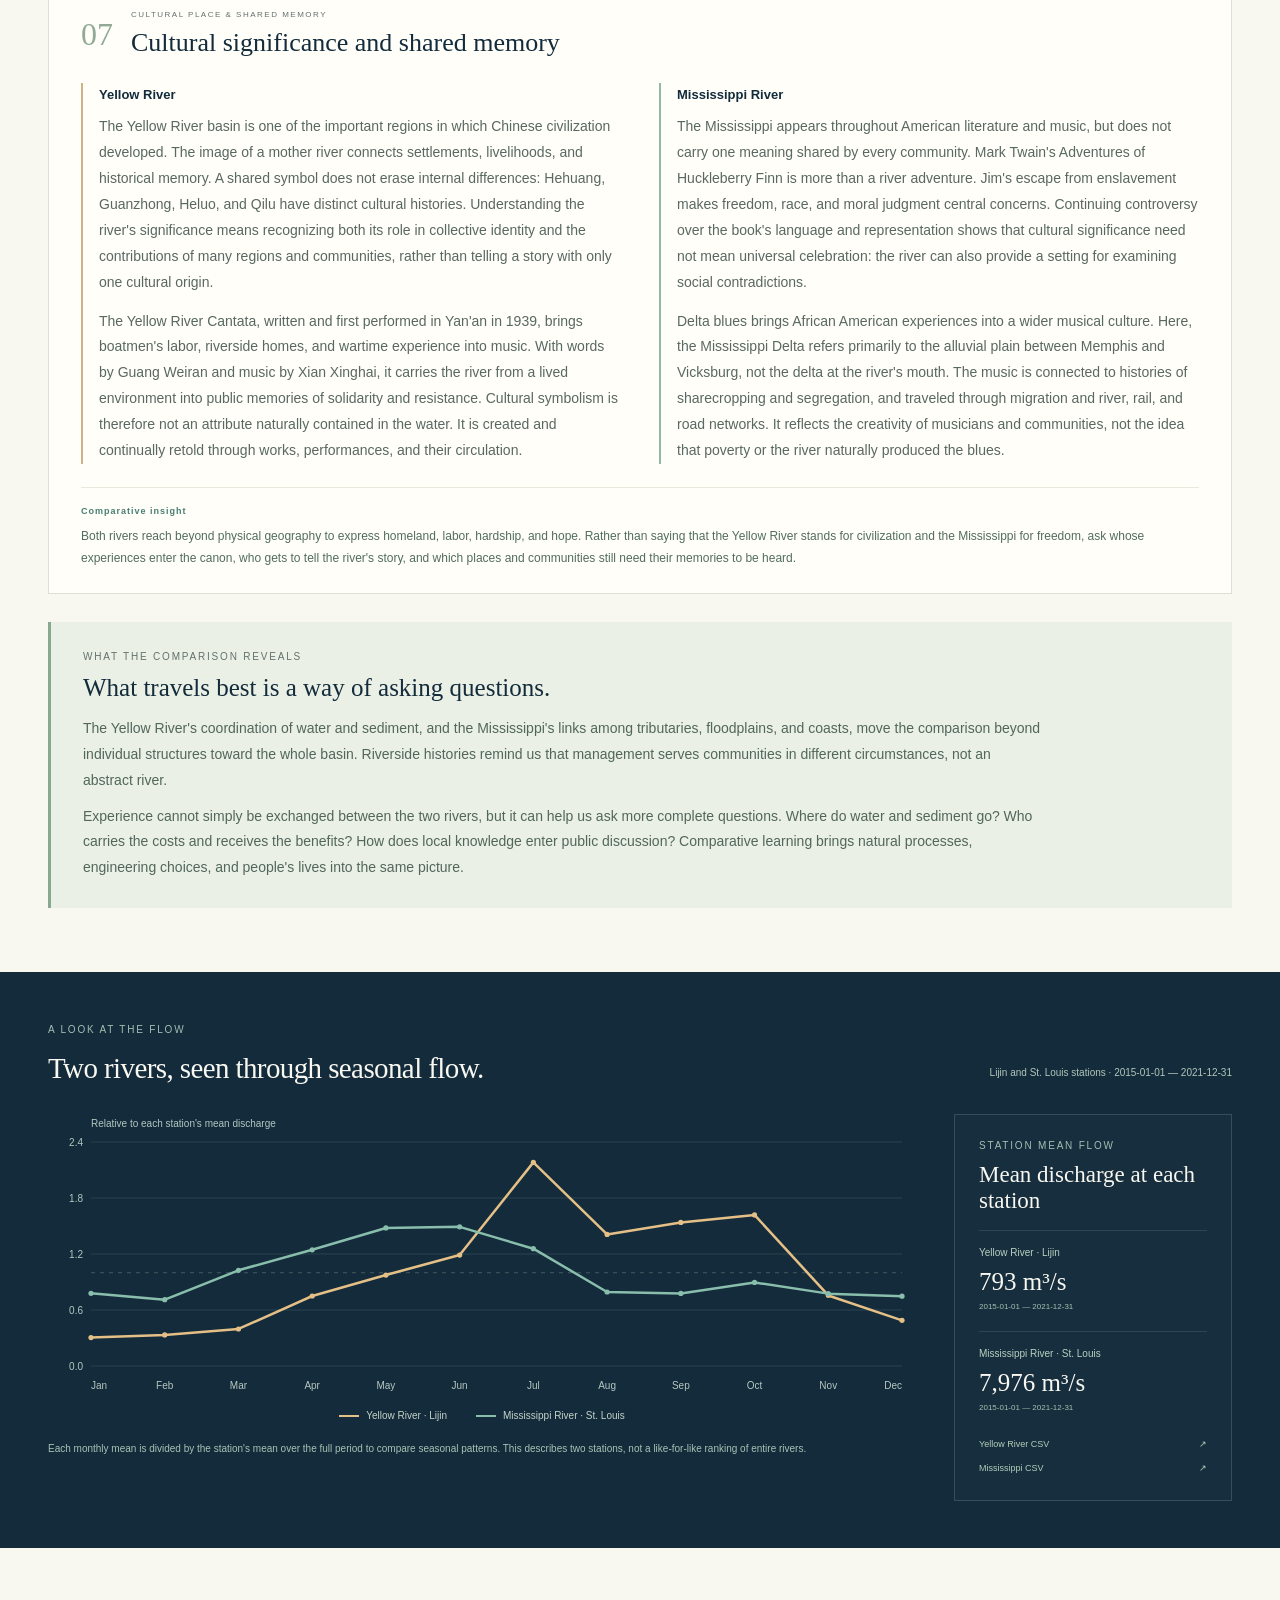
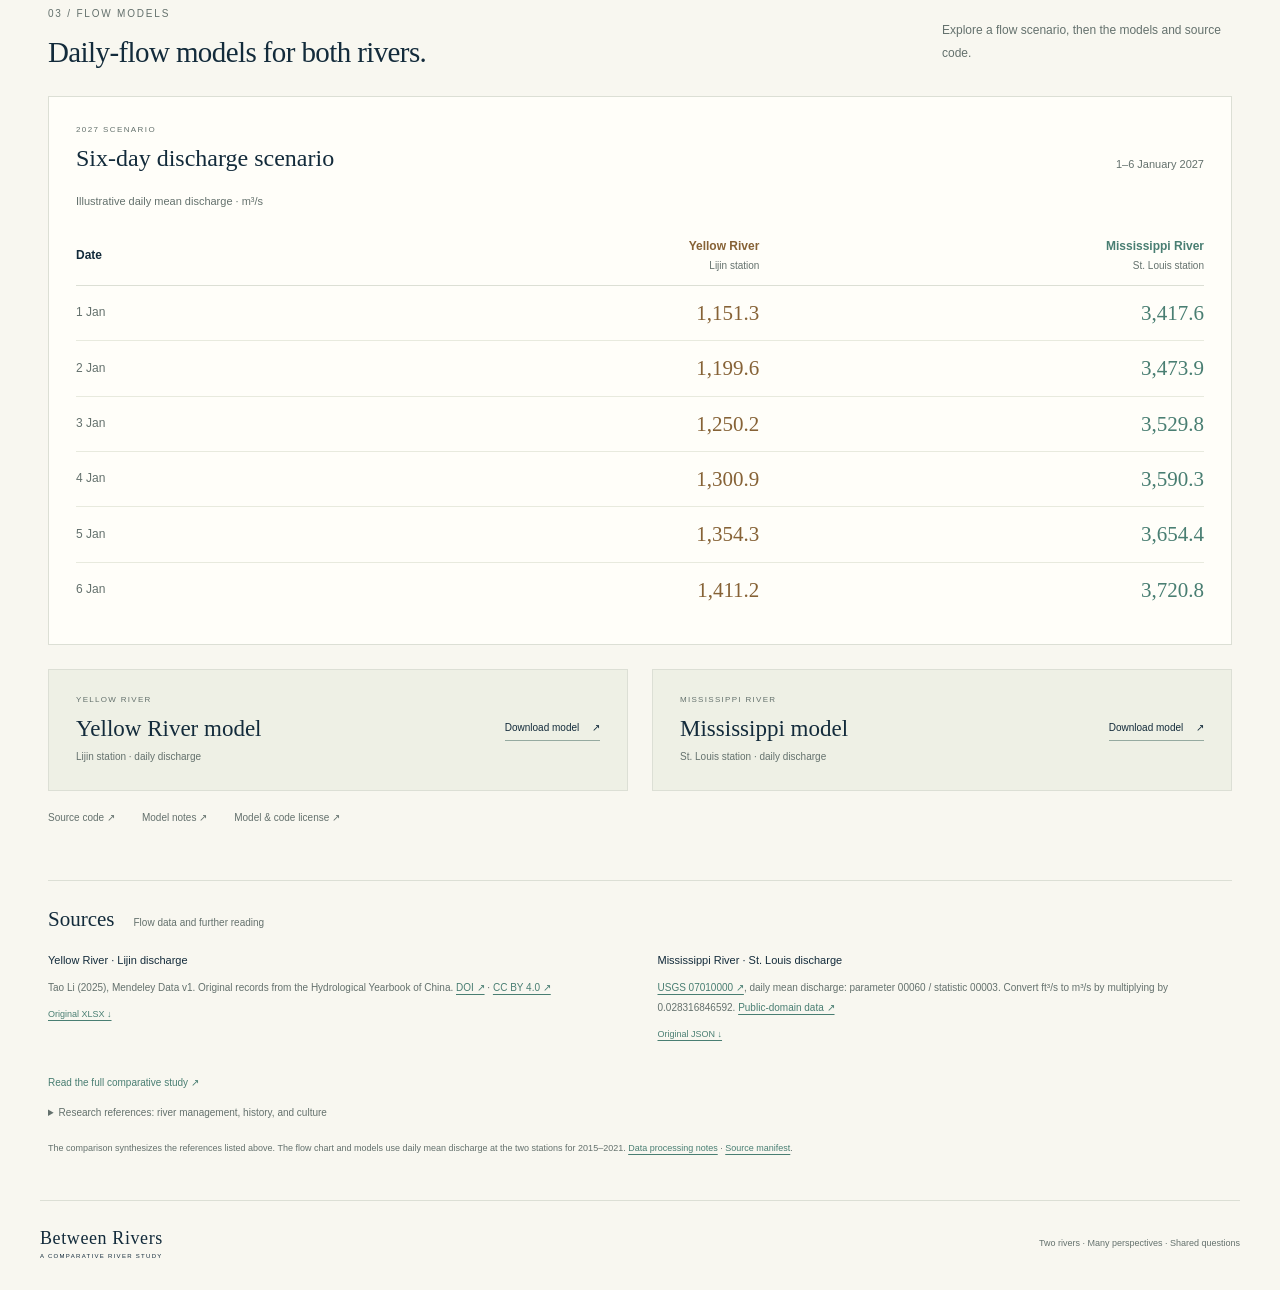
==== commit 9f62743b: "2022-2027" ====
--- a/website/index.html
+++ b/website/index.html
@@ -4,7 +4,7 @@
   <meta charset="utf-8">
   <meta name="viewport" content="width=device-width, initial-scale=1">
   <meta name="theme-color" content="#132b3b">
-  <meta name="description" content="Compare the Yellow and Mississippi Rivers through hydrology, sediment, dams, flood risk, ecology, riverside communities, and cultural memory. View six-day flow predictions and explore open models.">
+  <meta name="description" content="Compare the Yellow and Mississippi Rivers through hydrology, sediment, dams, flood risk, ecology, riverside communities, and cultural memory. View a 2027 flow scenario and explore open models.">
   <title>Between Rivers · The Yellow River and the Mississippi</title>
   <link rel="stylesheet" href="styles.css?v=forecast-20261013">
   <script src="assets/observed_river_data.js" defer></script>
@@ -101,22 +101,21 @@
     <section class="flow-section" aria-labelledby="seasonal-title"><div class="section flow-inner"><div class="section-heading"><div><p class="eyebrow">A LOOK AT THE FLOW</p><h2 id="seasonal-title">Two rivers, seen through seasonal flow.</h2></div><p id="flow-period">Lijin and St. Louis stations · 2015–2021</p></div><p id="flow-error" class="flow-error" role="status">The flow chart has not loaded. The comparison and resource downloads are still available.</p><div id="flow-content" class="flow-workspace" hidden><div class="seasonal-chart-panel"><svg id="seasonal-chart" role="img" aria-labelledby="seasonal-title seasonal-description"><desc id="seasonal-description"></desc></svg><div class="chart-legend"><span><i class="line-yellow"></i>Yellow River · Lijin</span><span><i class="line-mississippi"></i>Mississippi River · St. Louis</span></div><p class="flow-note">Each monthly mean is divided by the station's mean over the full period to compare seasonal patterns. This describes two stations, not a like-for-like ranking of entire rivers.</p></div><div class="flow-summary"><p class="eyebrow">STATION MEAN FLOW</p><h3>Mean discharge at each station</h3><div id="flow-stats"></div><div class="flow-downloads"><a href="../experiments/observed_rivers/data/yellow_river.csv" download>Yellow River CSV <span>↗</span></a><a href="../experiments/observed_rivers/data/mississippi.csv" download>Mississippi CSV <span>↗</span></a></div></div></div></div></section>
 
     <section id="prediction" class="section model-section" aria-labelledby="model-title">
-      <div class="section-heading"><div><p class="eyebrow">03 / FLOW MODELS</p><h2 id="model-title">Daily-flow models for both rivers.</h2></div><p>See the predictions, then explore the models and source code.</p></div>
+      <div class="section-heading"><div><p class="eyebrow">03 / FLOW MODELS</p><h2 id="model-title">Daily-flow models for both rivers.</h2></div><p>Explore a flow scenario, then the models and source code.</p></div>
       <div id="forecast-results" class="forecast-panel" aria-labelledby="forecast-title">
-        <div class="forecast-heading"><div><p class="eyebrow">SAVED MODEL FORECAST</p><h3 id="forecast-title">Six-day discharge forecast</h3></div><p>1–6 January 2022</p></div>
-        <table class="forecast-table" aria-describedby="forecast-note">
-          <caption>Predicted daily mean discharge · m³/s</caption>
+        <div class="forecast-heading"><div><p class="eyebrow">2027 SCENARIO</p><h3 id="forecast-title">Six-day discharge scenario</h3></div><p>1–6 January 2027</p></div>
+        <table class="forecast-table">
+          <caption>Illustrative daily mean discharge · m³/s</caption>
           <thead><tr><th scope="col">Date</th><th scope="col" class="forecast-yellow">Yellow River<span class="forecast-station">Lijin station</span></th><th scope="col" class="forecast-mississippi">Mississippi River<span class="forecast-station">St. Louis station</span></th></tr></thead>
           <tbody>
-            <tr data-forecast-date="2022-01-01"><th scope="row"><time datetime="2022-01-01">1 Jan</time></th><td data-river="yellow_river">1,151.3</td><td data-river="mississippi">3,417.6</td></tr>
-            <tr data-forecast-date="2022-01-02"><th scope="row"><time datetime="2022-01-02">2 Jan</time></th><td data-river="yellow_river">1,199.6</td><td data-river="mississippi">3,473.9</td></tr>
-            <tr data-forecast-date="2022-01-03"><th scope="row"><time datetime="2022-01-03">3 Jan</time></th><td data-river="yellow_river">1,250.2</td><td data-river="mississippi">3,529.8</td></tr>
-            <tr data-forecast-date="2022-01-04"><th scope="row"><time datetime="2022-01-04">4 Jan</time></th><td data-river="yellow_river">1,300.9</td><td data-river="mississippi">3,590.3</td></tr>
-            <tr data-forecast-date="2022-01-05"><th scope="row"><time datetime="2022-01-05">5 Jan</time></th><td data-river="yellow_river">1,354.3</td><td data-river="mississippi">3,654.4</td></tr>
-            <tr data-forecast-date="2022-01-06"><th scope="row"><time datetime="2022-01-06">6 Jan</time></th><td data-river="yellow_river">1,411.2</td><td data-river="mississippi">3,720.8</td></tr>
+            <tr data-scenario-date="2027-01-01" data-forecast-date="2022-01-01"><th scope="row"><time datetime="2027-01-01">1 Jan</time></th><td data-river="yellow_river">1,151.3</td><td data-river="mississippi">3,417.6</td></tr>
+            <tr data-scenario-date="2027-01-02" data-forecast-date="2022-01-02"><th scope="row"><time datetime="2027-01-02">2 Jan</time></th><td data-river="yellow_river">1,199.6</td><td data-river="mississippi">3,473.9</td></tr>
+            <tr data-scenario-date="2027-01-03" data-forecast-date="2022-01-03"><th scope="row"><time datetime="2027-01-03">3 Jan</time></th><td data-river="yellow_river">1,250.2</td><td data-river="mississippi">3,529.8</td></tr>
+            <tr data-scenario-date="2027-01-04" data-forecast-date="2022-01-04"><th scope="row"><time datetime="2027-01-04">4 Jan</time></th><td data-river="yellow_river">1,300.9</td><td data-river="mississippi">3,590.3</td></tr>
+            <tr data-scenario-date="2027-01-05" data-forecast-date="2022-01-05"><th scope="row"><time datetime="2027-01-05">5 Jan</time></th><td data-river="yellow_river">1,354.3</td><td data-river="mississippi">3,654.4</td></tr>
+            <tr data-scenario-date="2027-01-06" data-forecast-date="2022-01-06"><th scope="row"><time datetime="2027-01-06">6 Jan</time></th><td data-river="yellow_river">1,411.2</td><td data-river="mississippi">3,720.8</td></tr>
           </tbody>
         </table>
-        <div class="forecast-footer"><p id="forecast-note">Forecast origin: 31 December 2021. Historical predictions from the downloadable models, not observed values or a live forecast.</p><div class="forecast-downloads"><a href="../experiments/observed_rivers/forecasts/yellow_river_seed42.csv" download>Yellow River forecast CSV <span aria-hidden="true">↗</span></a><a href="../experiments/observed_rivers/forecasts/mississippi_seed42.csv" download>Mississippi forecast CSV <span aria-hidden="true">↗</span></a></div></div>
       </div>
       <div class="model-grid"><article class="model-card"><div><p class="eyebrow">YELLOW RIVER</p><h3>Yellow River model</h3><p>Lijin station · daily discharge</p></div><a href="../experiments/observed_rivers/models/yellow_river_gru_seed42.pt" download>Download model <span aria-hidden="true">↗</span></a></article><article class="model-card"><div><p class="eyebrow">MISSISSIPPI RIVER</p><h3>Mississippi model</h3><p>St. Louis station · daily discharge</p></div><a href="../experiments/observed_rivers/models/mississippi_gru_seed42.pt" download>Download model <span aria-hidden="true">↗</span></a></article></div>
       <div class="model-links"><a href="../src/models/observed_rivers.py" download>Source code ↗</a><a href="../docs/observed_model_study.md">Model notes ↗</a><a href="../LICENSE.observed-models">Model &amp; code license ↗</a></div>
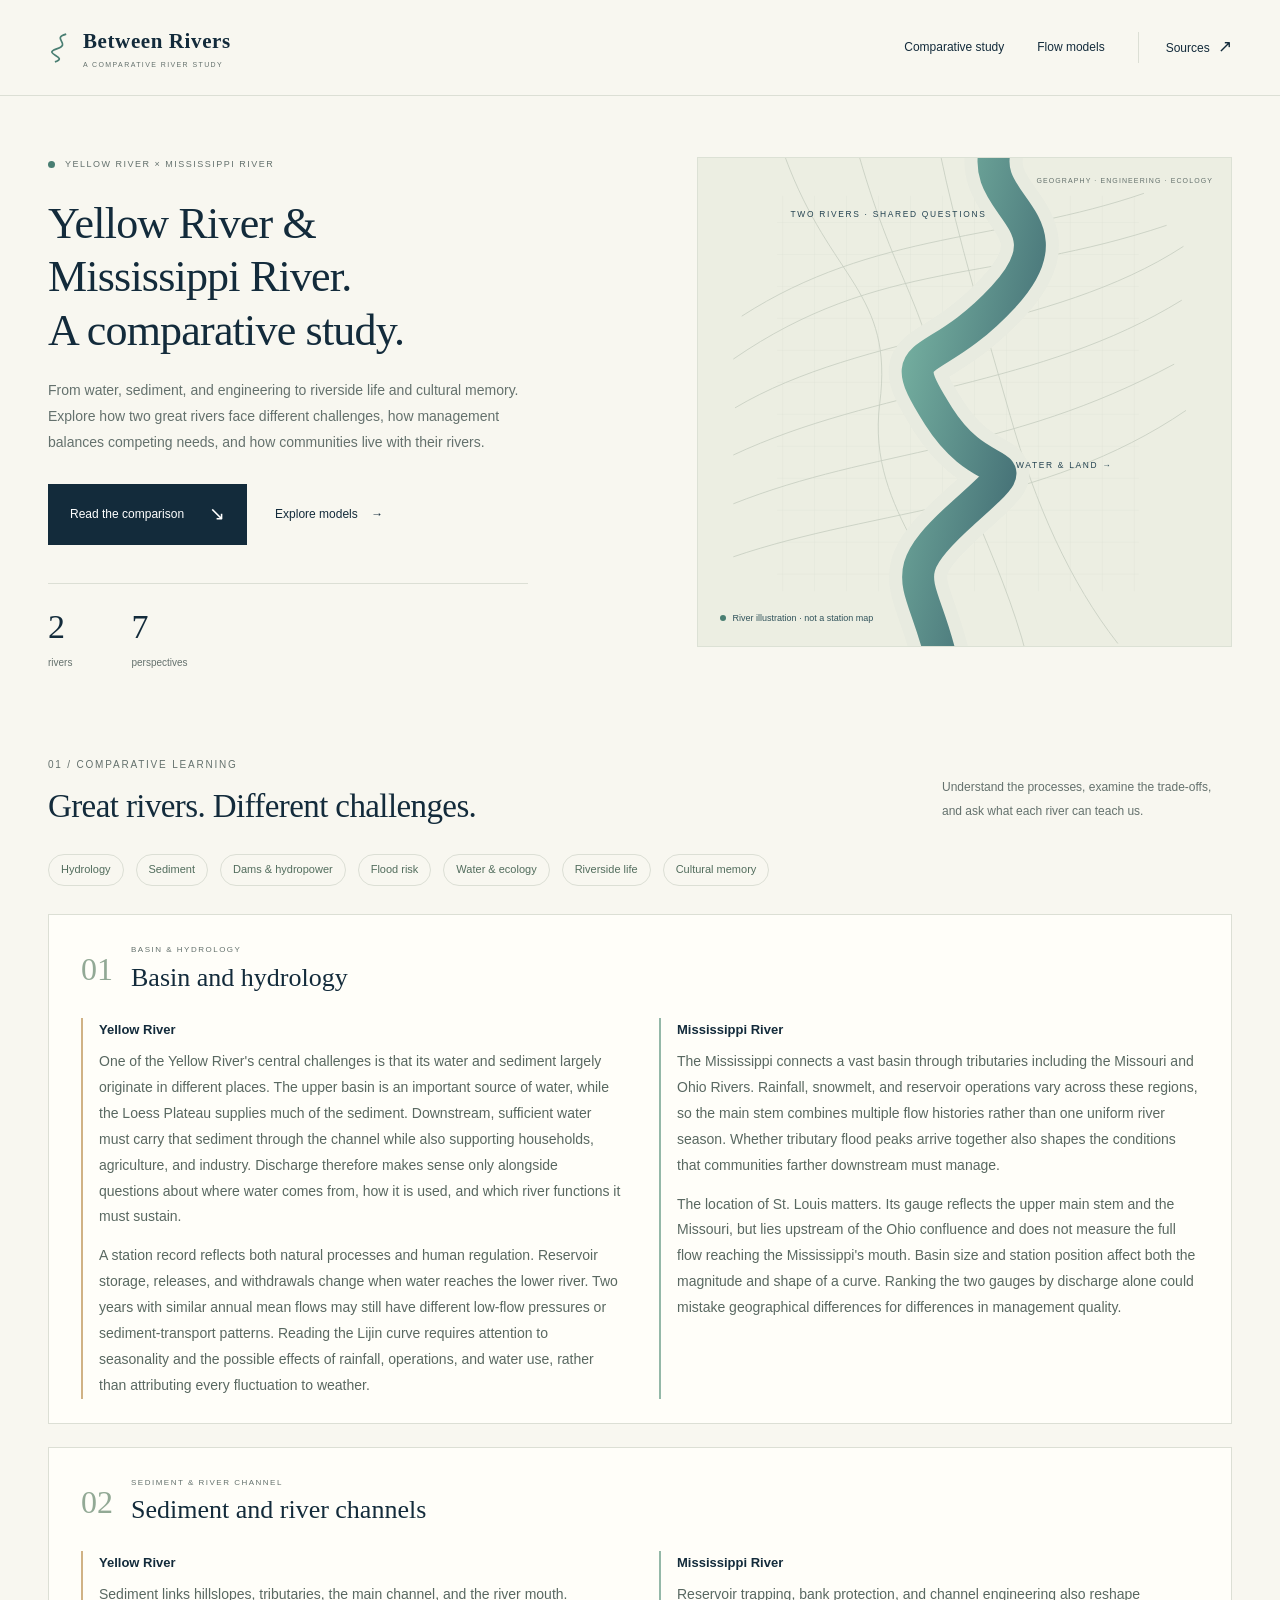
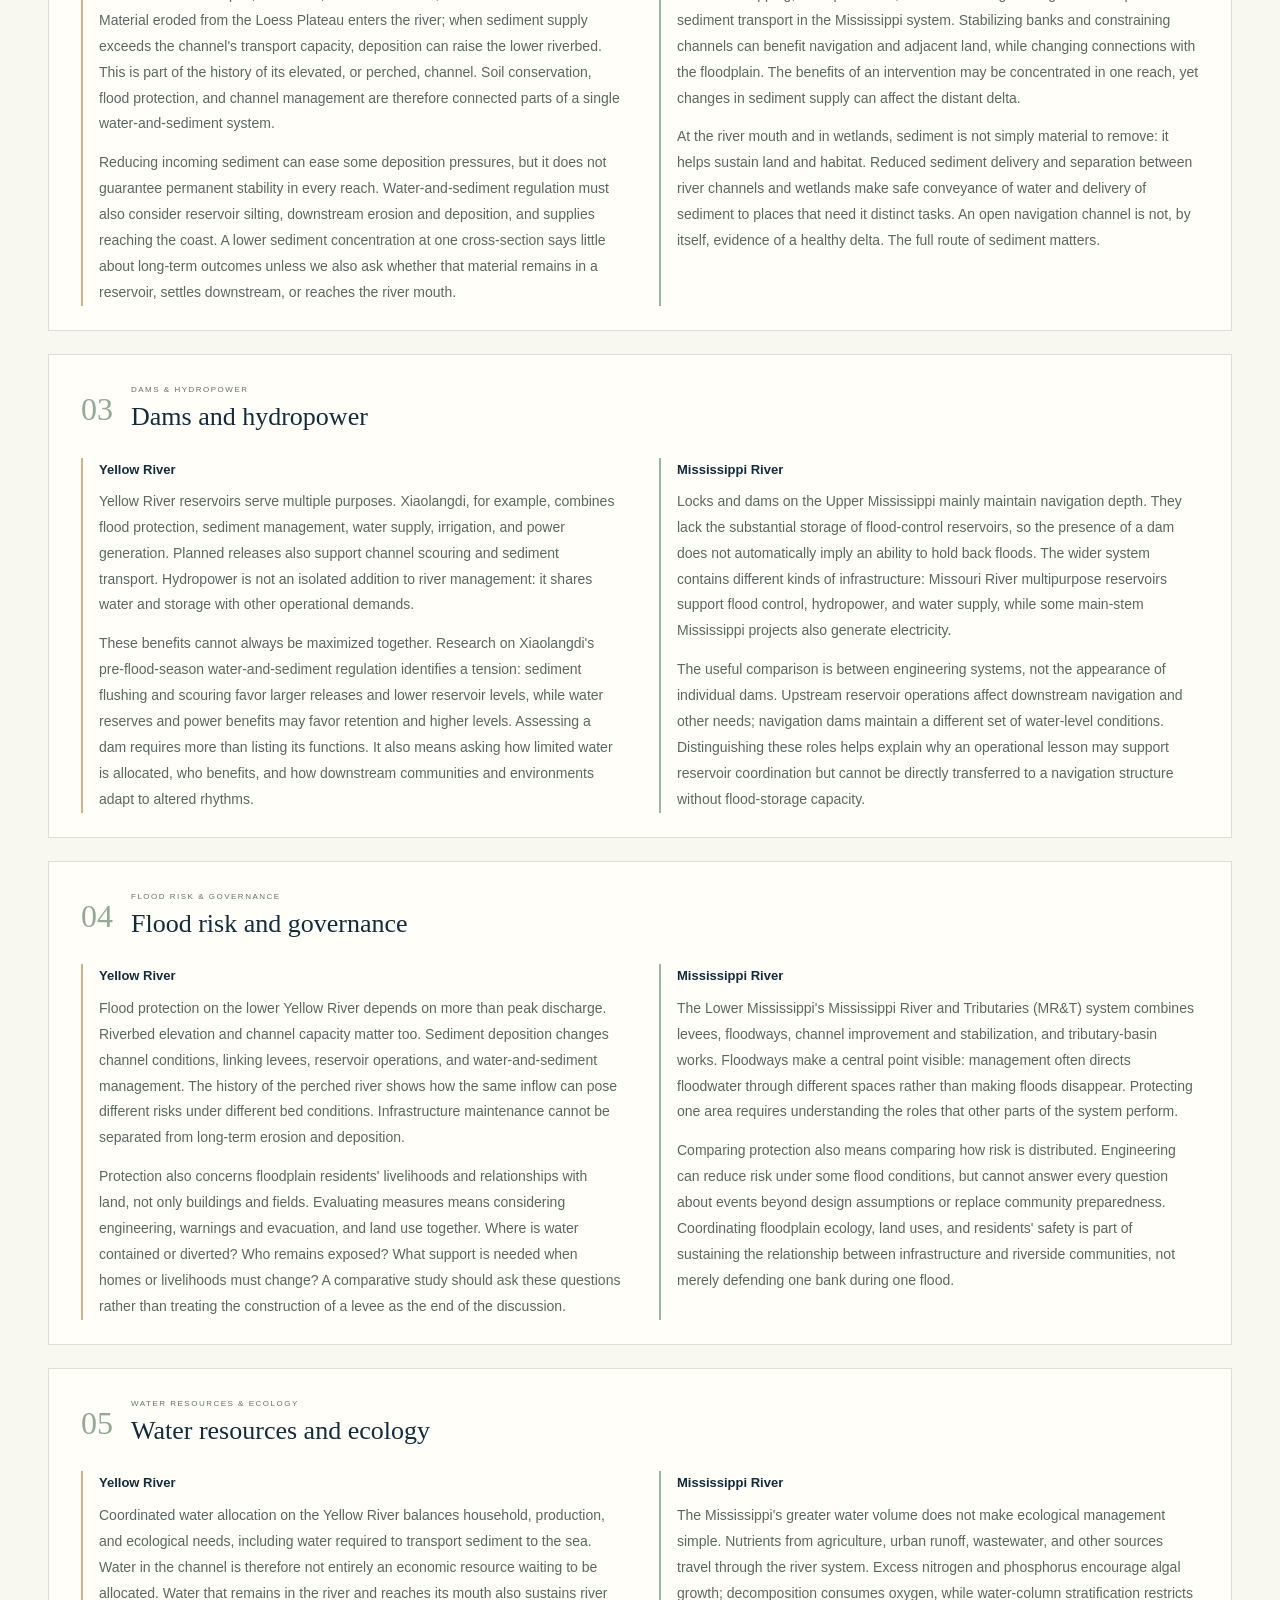
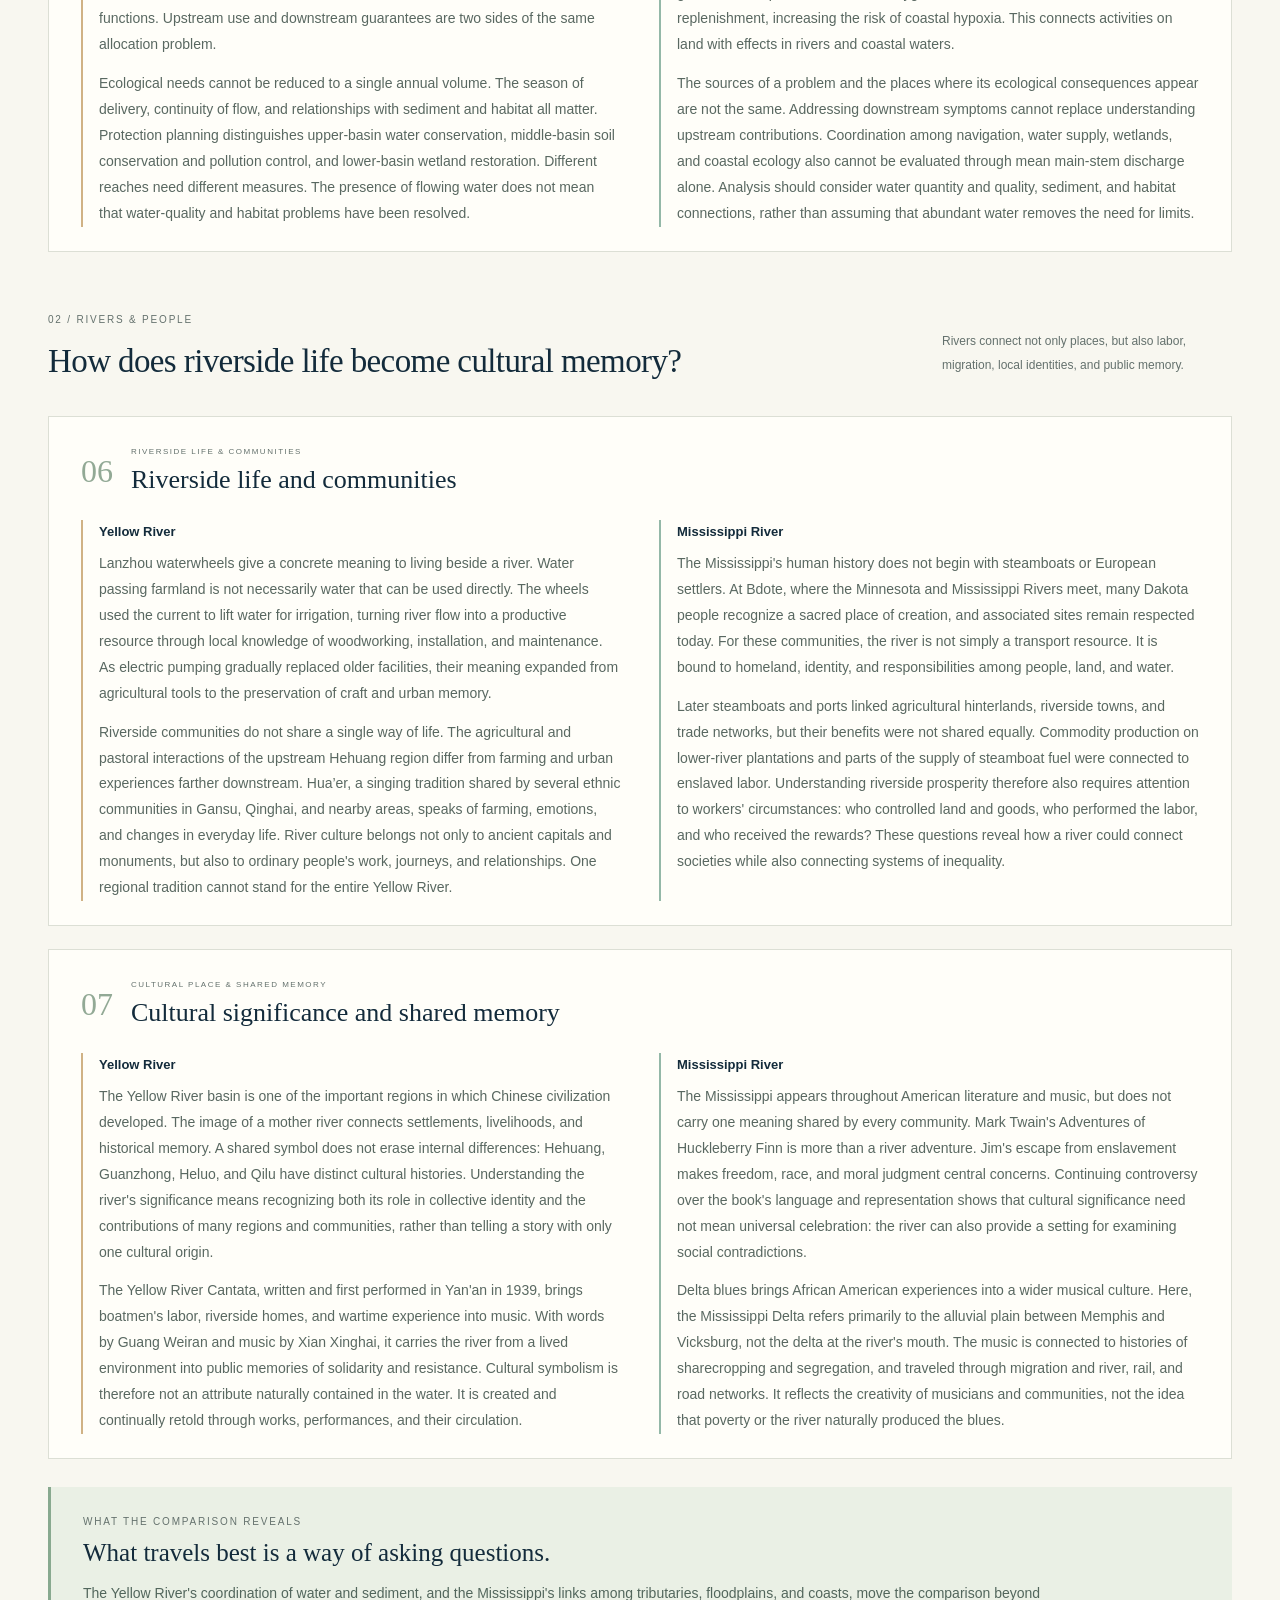
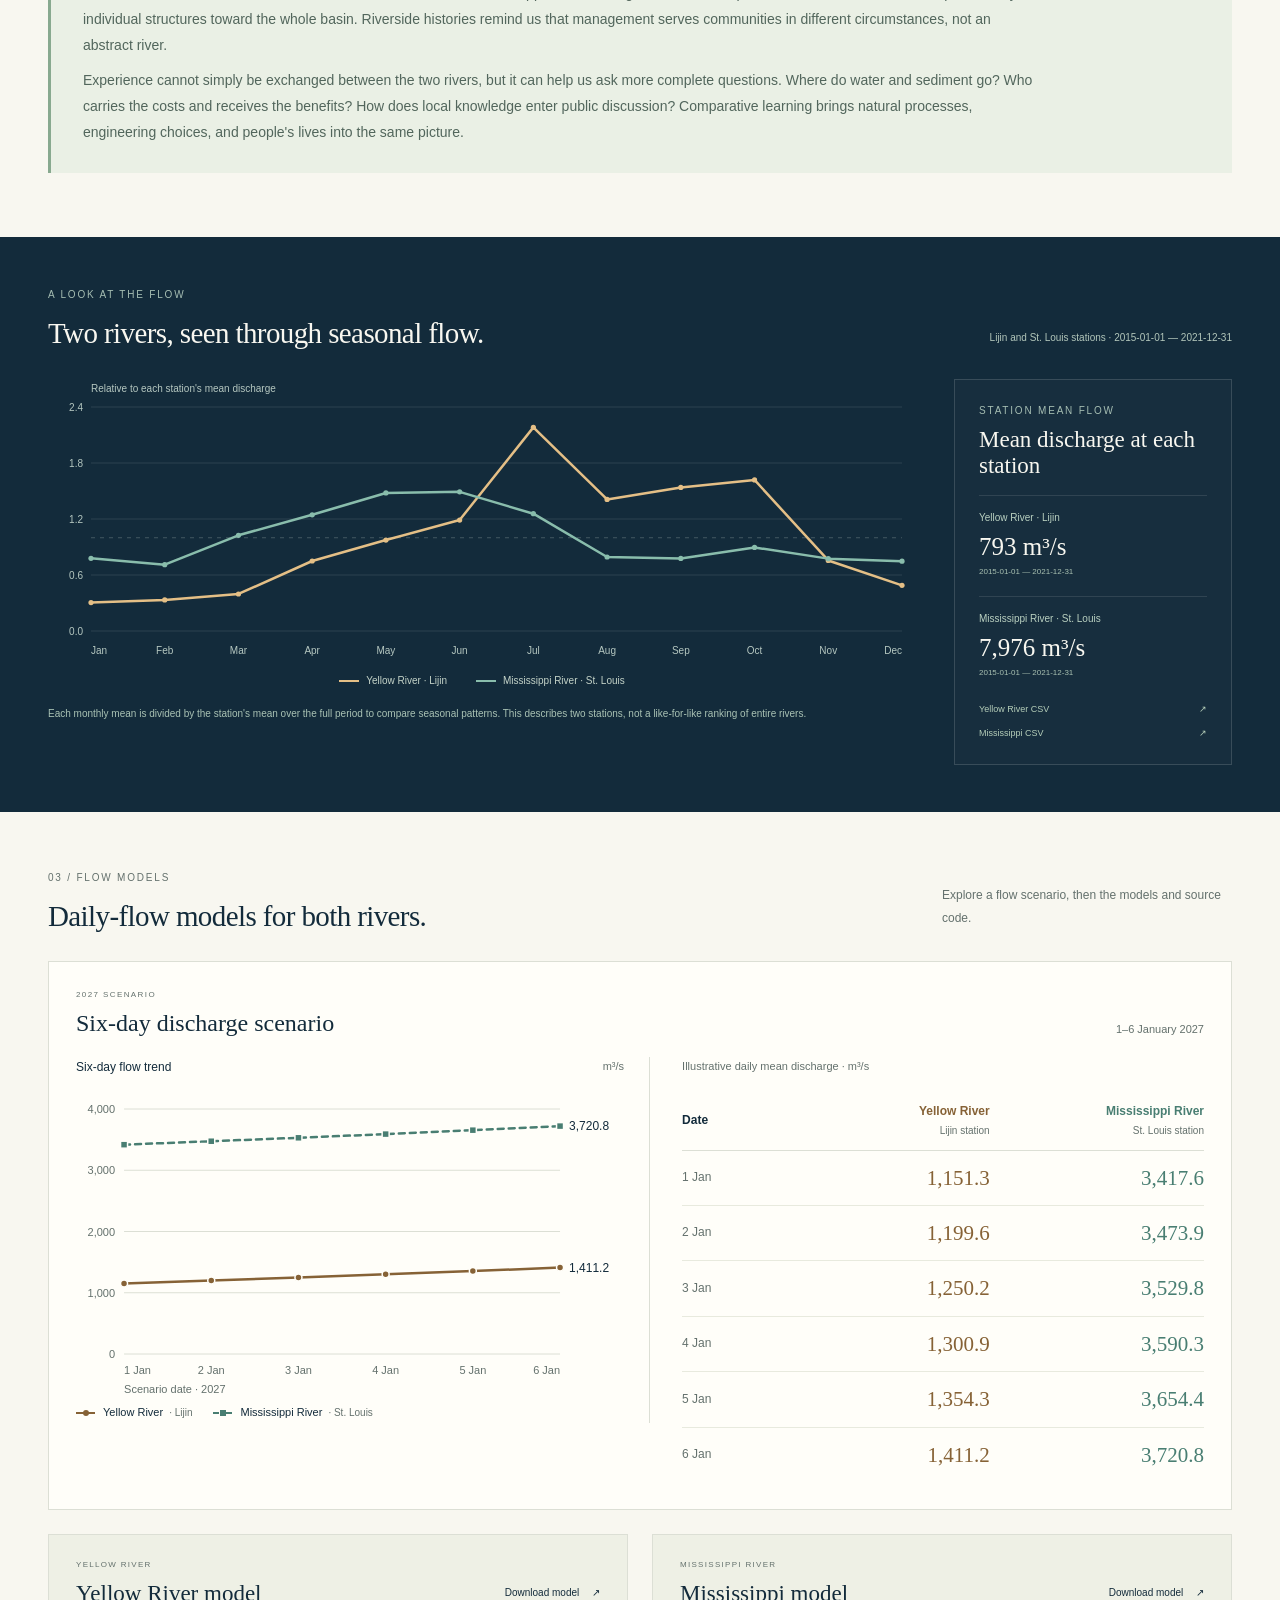
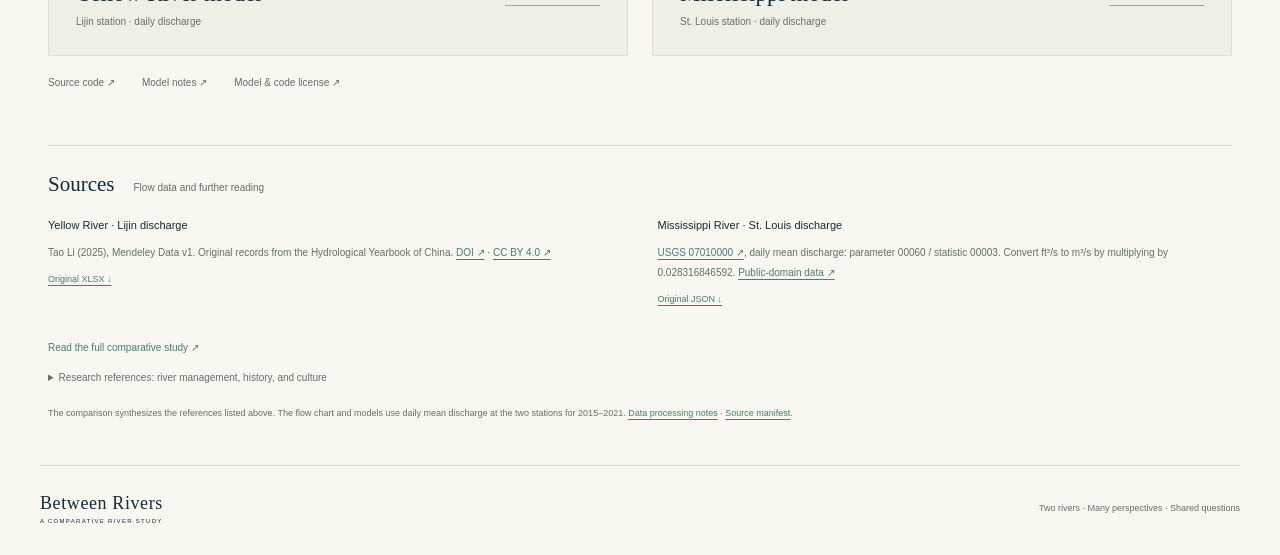
==== commit 3d3e288e: "finalize" ====
--- a/website/index.html
+++ b/website/index.html
@@ -6,9 +6,9 @@
   <meta name="theme-color" content="#132b3b">
   <meta name="description" content="Compare the Yellow and Mississippi Rivers through hydrology, sediment, dams, flood risk, ecology, riverside communities, and cultural memory. View a 2027 flow scenario and explore open models.">
   <title>Between Rivers · The Yellow River and the Mississippi</title>
-  <link rel="stylesheet" href="styles.css?v=forecast-20261013">
+  <link rel="stylesheet" href="styles.css?v=forecast-line-20261014">
   <script src="assets/observed_river_data.js" defer></script>
-  <script src="app.js?v=english-20261011" defer></script>
+  <script src="app.js?v=forecast-line-20261014" defer></script>
 </head>
 <body>
   <a class="skip-link" href="#comparison">Skip to the comparison</a>
@@ -38,7 +38,6 @@
             <div class="yellow-copy"><h4>Yellow River</h4><p>One of the Yellow River's central challenges is that its water and sediment largely originate in different places. The upper basin is an important source of water, while the Loess Plateau supplies much of the sediment. Downstream, sufficient water must carry that sediment through the channel while also supporting households, agriculture, and industry. Discharge therefore makes sense only alongside questions about where water comes from, how it is used, and which river functions it must sustain.</p><p>A station record reflects both natural processes and human regulation. Reservoir storage, releases, and withdrawals change when water reaches the lower river. Two years with similar annual mean flows may still have different low-flow pressures or sediment-transport patterns. Reading the Lijin curve requires attention to seasonality and the possible effects of rainfall, operations, and water use, rather than attributing every fluctuation to weather.</p></div>
             <div class="mississippi-copy"><h4>Mississippi River</h4><p>The Mississippi connects a vast basin through tributaries including the Missouri and Ohio Rivers. Rainfall, snowmelt, and reservoir operations vary across these regions, so the main stem combines multiple flow histories rather than one uniform river season. Whether tributary flood peaks arrive together also shapes the conditions that communities farther downstream must manage.</p><p>The location of St. Louis matters. Its gauge reflects the upper main stem and the Missouri, but lies upstream of the Ohio confluence and does not measure the full flow reaching the Mississippi's mouth. Basin size and station position affect both the magnitude and shape of a curve. Ranking the two gauges by discharge alone could mistake geographical differences for differences in management quality.</p></div>
           </div>
-          <p class="learning-note"><span>Comparative insight</span>Compare basins and station locations before comparing curves. The Yellow River highlights competing demands on limited water; the Mississippi highlights connections among tributaries across space and time. The shared lesson is to understand regional contributions and coordinate upstream and downstream needs, not to copy another river's flow targets.</p>
         </article>
         <article class="study-card" aria-labelledby="study-sediment">
           <div class="study-heading"><span>02</span><div><p class="eyebrow">SEDIMENT &amp; RIVER CHANNEL</p><h3 id="study-sediment">Sediment and river channels</h3></div></div>
@@ -46,7 +45,6 @@
             <div class="yellow-copy"><h4>Yellow River</h4><p>Sediment links hillslopes, tributaries, the main channel, and the river mouth. Material eroded from the Loess Plateau enters the river; when sediment supply exceeds the channel's transport capacity, deposition can raise the lower riverbed. This is part of the history of its elevated, or perched, channel. Soil conservation, flood protection, and channel management are therefore connected parts of a single water-and-sediment system.</p><p>Reducing incoming sediment can ease some deposition pressures, but it does not guarantee permanent stability in every reach. Water-and-sediment regulation must also consider reservoir silting, downstream erosion and deposition, and supplies reaching the coast. A lower sediment concentration at one cross-section says little about long-term outcomes unless we also ask whether that material remains in a reservoir, settles downstream, or reaches the river mouth.</p></div>
             <div class="mississippi-copy"><h4>Mississippi River</h4><p>Reservoir trapping, bank protection, and channel engineering also reshape sediment transport in the Mississippi system. Stabilizing banks and constraining channels can benefit navigation and adjacent land, while changing connections with the floodplain. The benefits of an intervention may be concentrated in one reach, yet changes in sediment supply can affect the distant delta.</p><p>At the river mouth and in wetlands, sediment is not simply material to remove: it helps sustain land and habitat. Reduced sediment delivery and separation between river channels and wetlands make safe conveyance of water and delivery of sediment to places that need it distinct tasks. An open navigation channel is not, by itself, evidence of a healthy delta. The full route of sediment matters.</p></div>
           </div>
-          <p class="learning-note"><span>Comparative insight</span>This is not simply a contrast between one river needing less sediment and another needing more. Ask where sediment originates, travels, and settles, which places face deposition, and which lack replenishment. Goals should reflect the function of each reach, while examining upstream benefits alongside downstream costs.</p>
         </article>
         <article class="study-card" aria-labelledby="study-dams">
           <div class="study-heading"><span>03</span><div><p class="eyebrow">DAMS &amp; HYDROPOWER</p><h3 id="study-dams">Dams and hydropower</h3></div></div>
@@ -54,7 +52,6 @@
             <div class="yellow-copy"><h4>Yellow River</h4><p>Yellow River reservoirs serve multiple purposes. Xiaolangdi, for example, combines flood protection, sediment management, water supply, irrigation, and power generation. Planned releases also support channel scouring and sediment transport. Hydropower is not an isolated addition to river management: it shares water and storage with other operational demands.</p><p>These benefits cannot always be maximized together. Research on Xiaolangdi's pre-flood-season water-and-sediment regulation identifies a tension: sediment flushing and scouring favor larger releases and lower reservoir levels, while water reserves and power benefits may favor retention and higher levels. Assessing a dam requires more than listing its functions. It also means asking how limited water is allocated, who benefits, and how downstream communities and environments adapt to altered rhythms.</p></div>
             <div class="mississippi-copy"><h4>Mississippi River</h4><p>Locks and dams on the Upper Mississippi mainly maintain navigation depth. They lack the substantial storage of flood-control reservoirs, so the presence of a dam does not automatically imply an ability to hold back floods. The wider system contains different kinds of infrastructure: Missouri River multipurpose reservoirs support flood control, hydropower, and water supply, while some main-stem Mississippi projects also generate electricity.</p><p>The useful comparison is between engineering systems, not the appearance of individual dams. Upstream reservoir operations affect downstream navigation and other needs; navigation dams maintain a different set of water-level conditions. Distinguishing these roles helps explain why an operational lesson may support reservoir coordination but cannot be directly transferred to a navigation structure without flood-storage capacity.</p></div>
           </div>
-          <p class="learning-note"><span>Comparative insight</span>Check purpose, storage capacity, and operating rules before borrowing an approach. Multi-objective negotiation and upstream–downstream coordination offer useful lessons; dam types, release schedules, and single measures of benefit do not transfer automatically. Power generation, channel safety, and ecological connections belong in the same discussion of trade-offs.</p>
         </article>
         <article class="study-card" aria-labelledby="study-flood">
           <div class="study-heading"><span>04</span><div><p class="eyebrow">FLOOD RISK &amp; GOVERNANCE</p><h3 id="study-flood">Flood risk and governance</h3></div></div>
@@ -62,7 +59,6 @@
             <div class="yellow-copy"><h4>Yellow River</h4><p>Flood protection on the lower Yellow River depends on more than peak discharge. Riverbed elevation and channel capacity matter too. Sediment deposition changes channel conditions, linking levees, reservoir operations, and water-and-sediment management. The history of the perched river shows how the same inflow can pose different risks under different bed conditions. Infrastructure maintenance cannot be separated from long-term erosion and deposition.</p><p>Protection also concerns floodplain residents' livelihoods and relationships with land, not only buildings and fields. Evaluating measures means considering engineering, warnings and evacuation, and land use together. Where is water contained or diverted? Who remains exposed? What support is needed when homes or livelihoods must change? A comparative study should ask these questions rather than treating the construction of a levee as the end of the discussion.</p></div>
             <div class="mississippi-copy"><h4>Mississippi River</h4><p>The Lower Mississippi's Mississippi River and Tributaries (MR&amp;T) system combines levees, floodways, channel improvement and stabilization, and tributary-basin works. Floodways make a central point visible: management often directs floodwater through different spaces rather than making floods disappear. Protecting one area requires understanding the roles that other parts of the system perform.</p><p>Comparing protection also means comparing how risk is distributed. Engineering can reduce risk under some flood conditions, but cannot answer every question about events beyond design assumptions or replace community preparedness. Coordinating floodplain ecology, land uses, and residents' safety is part of sustaining the relationship between infrastructure and riverside communities, not merely defending one bank during one flood.</p></div>
           </div>
-          <p class="learning-note"><span>Comparative insight</span>Move from controlling floods to managing risk. For both rivers, assess engineering alongside channel change, floodplain space, and community capacity. Ask whether the people receiving protection are also those carrying the remaining risks, instead of treating an entire country or river as a place without internal differences.</p>
         </article>
         <article class="study-card" aria-labelledby="study-ecology">
           <div class="study-heading"><span>05</span><div><p class="eyebrow">WATER RESOURCES &amp; ECOLOGY</p><h3 id="study-ecology">Water resources and ecology</h3></div></div>
@@ -70,7 +66,6 @@
             <div class="yellow-copy"><h4>Yellow River</h4><p>Coordinated water allocation on the Yellow River balances household, production, and ecological needs, including water required to transport sediment to the sea. Water in the channel is therefore not entirely an economic resource waiting to be allocated. Water that remains in the river and reaches its mouth also sustains river functions. Upstream use and downstream guarantees are two sides of the same allocation problem.</p><p>Ecological needs cannot be reduced to a single annual volume. The season of delivery, continuity of flow, and relationships with sediment and habitat all matter. Protection planning distinguishes upper-basin water conservation, middle-basin soil conservation and pollution control, and lower-basin wetland restoration. Different reaches need different measures. The presence of flowing water does not mean that water-quality and habitat problems have been resolved.</p></div>
             <div class="mississippi-copy"><h4>Mississippi River</h4><p>The Mississippi's greater water volume does not make ecological management simple. Nutrients from agriculture, urban runoff, wastewater, and other sources travel through the river system. Excess nitrogen and phosphorus encourage algal growth; decomposition consumes oxygen, while water-column stratification restricts replenishment, increasing the risk of coastal hypoxia. This connects activities on land with effects in rivers and coastal waters.</p><p>The sources of a problem and the places where its ecological consequences appear are not the same. Addressing downstream symptoms cannot replace understanding upstream contributions. Coordination among navigation, water supply, wetlands, and coastal ecology also cannot be evaluated through mean main-stem discharge alone. Analysis should consider water quantity and quality, sediment, and habitat connections, rather than assuming that abundant water removes the need for limits.</p></div>
           </div>
-          <p class="learning-note"><span>Comparative insight</span>The constraints differ, but integrated management follows a shared logic: connect upstream activities with downstream consequences. The Yellow River's allocation experience and the Mississippi's basin-to-coast perspective can help frame more complete questions. Neither approach can be transplanted without attention to local institutions, land use, and ecological conditions.</p>
         </article>
       </div>
     </section>
@@ -84,7 +79,6 @@
             <div class="yellow-copy"><h4>Yellow River</h4><p>Lanzhou waterwheels give a concrete meaning to living beside a river. Water passing farmland is not necessarily water that can be used directly. The wheels used the current to lift water for irrigation, turning river flow into a productive resource through local knowledge of woodworking, installation, and maintenance. As electric pumping gradually replaced older facilities, their meaning expanded from agricultural tools to the preservation of craft and urban memory.</p><p>Riverside communities do not share a single way of life. The agricultural and pastoral interactions of the upstream Hehuang region differ from farming and urban experiences farther downstream. Hua’er, a singing tradition shared by several ethnic communities in Gansu, Qinghai, and nearby areas, speaks of farming, emotions, and changes in everyday life. River culture belongs not only to ancient capitals and monuments, but also to ordinary people's work, journeys, and relationships. One regional tradition cannot stand for the entire Yellow River.</p></div>
             <div class="mississippi-copy"><h4>Mississippi River</h4><p>The Mississippi's human history does not begin with steamboats or European settlers. At Bdote, where the Minnesota and Mississippi Rivers meet, many Dakota people recognize a sacred place of creation, and associated sites remain respected today. For these communities, the river is not simply a transport resource. It is bound to homeland, identity, and responsibilities among people, land, and water.</p><p>Later steamboats and ports linked agricultural hinterlands, riverside towns, and trade networks, but their benefits were not shared equally. Commodity production on lower-river plantations and parts of the supply of steamboat fuel were connected to enslaved labor. Understanding riverside prosperity therefore also requires attention to workers' circumstances: who controlled land and goods, who performed the labor, and who received the rewards? These questions reveal how a river could connect societies while also connecting systems of inequality.</p></div>
           </div>
-          <p class="learning-note"><span>Comparative insight</span>A contrast between an agricultural Yellow River and a commercial Mississippi is too simple. Both connect production, exchange, and communities within distinct histories. A richer comparison asks how technologies change livelihoods, which forms of local knowledge survive, and whether broad narratives of development hear the voices of different residents.</p>
         </article>
         <article class="study-card" aria-labelledby="study-culture">
           <div class="study-heading"><span>07</span><div><p class="eyebrow">CULTURAL PLACE &amp; SHARED MEMORY</p><h3 id="study-culture">Cultural significance and shared memory</h3></div></div>
@@ -92,7 +86,6 @@
             <div class="yellow-copy"><h4>Yellow River</h4><p>The Yellow River basin is one of the important regions in which Chinese civilization developed. The image of a mother river connects settlements, livelihoods, and historical memory. A shared symbol does not erase internal differences: Hehuang, Guanzhong, Heluo, and Qilu have distinct cultural histories. Understanding the river's significance means recognizing both its role in collective identity and the contributions of many regions and communities, rather than telling a story with only one cultural origin.</p><p>The Yellow River Cantata, written and first performed in Yan'an in 1939, brings boatmen's labor, riverside homes, and wartime experience into music. With words by Guang Weiran and music by Xian Xinghai, it carries the river from a lived environment into public memories of solidarity and resistance. Cultural symbolism is therefore not an attribute naturally contained in the water. It is created and continually retold through works, performances, and their circulation.</p></div>
             <div class="mississippi-copy"><h4>Mississippi River</h4><p>The Mississippi appears throughout American literature and music, but does not carry one meaning shared by every community. Mark Twain's Adventures of Huckleberry Finn is more than a river adventure. Jim's escape from enslavement makes freedom, race, and moral judgment central concerns. Continuing controversy over the book's language and representation shows that cultural significance need not mean universal celebration: the river can also provide a setting for examining social contradictions.</p><p>Delta blues brings African American experiences into a wider musical culture. Here, the Mississippi Delta refers primarily to the alluvial plain between Memphis and Vicksburg, not the delta at the river's mouth. The music is connected to histories of sharecropping and segregation, and traveled through migration and river, rail, and road networks. It reflects the creativity of musicians and communities, not the idea that poverty or the river naturally produced the blues.</p></div>
           </div>
-          <p class="learning-note"><span>Comparative insight</span>Both rivers reach beyond physical geography to express homeland, labor, hardship, and hope. Rather than saying that the Yellow River stands for civilization and the Mississippi for freedom, ask whose experiences enter the canon, who gets to tell the river's story, and which places and communities still need their memories to be heard.</p>
         </article>
       </div>
       <aside class="study-synthesis" aria-labelledby="synthesis-title"><p class="eyebrow">WHAT THE COMPARISON REVEALS</p><h3 id="synthesis-title">What travels best is a way of asking questions.</h3><p>The Yellow River's coordination of water and sediment, and the Mississippi's links among tributaries, floodplains, and coasts, move the comparison beyond individual structures toward the whole basin. Riverside histories remind us that management serves communities in different circumstances, not an abstract river.</p><p>Experience cannot simply be exchanged between the two rivers, but it can help us ask more complete questions. Where do water and sediment go? Who carries the costs and receives the benefits? How does local knowledge enter public discussion? Comparative learning brings natural processes, engineering choices, and people's lives into the same picture.</p></aside>
@@ -104,6 +97,15 @@
       <div class="section-heading"><div><p class="eyebrow">03 / FLOW MODELS</p><h2 id="model-title">Daily-flow models for both rivers.</h2></div><p>Explore a flow scenario, then the models and source code.</p></div>
       <div id="forecast-results" class="forecast-panel" aria-labelledby="forecast-title">
         <div class="forecast-heading"><div><p class="eyebrow">2027 SCENARIO</p><h3 id="forecast-title">Six-day discharge scenario</h3></div><p>1–6 January 2027</p></div>
+        <div class="forecast-workspace">
+        <figure class="forecast-chart-panel">
+          <figcaption id="forecast-chart-title">Six-day flow trend <span>m³/s</span></figcaption>
+          <svg id="forecast-chart" role="img" aria-labelledby="forecast-chart-title forecast-chart-description" viewBox="0 0 480 310">
+            <desc id="forecast-chart-description">Illustrative daily discharge for 1–6 January 2027. Yellow River at Lijin and Mississippi River at St. Louis share a discharge axis in m³/s. The daily values are listed in the table.</desc>
+            <text x="12" y="28" class="forecast-chart-tick">The daily values are listed in the table.</text>
+          </svg>
+          <div class="forecast-chart-legend"><span><i class="forecast-swatch-yellow" aria-hidden="true"></i>Yellow River <small>· Lijin</small></span><span><i class="forecast-swatch-mississippi" aria-hidden="true"></i>Mississippi River <small>· St. Louis</small></span></div>
+        </figure>
         <table class="forecast-table">
           <caption>Illustrative daily mean discharge · m³/s</caption>
           <thead><tr><th scope="col">Date</th><th scope="col" class="forecast-yellow">Yellow River<span class="forecast-station">Lijin station</span></th><th scope="col" class="forecast-mississippi">Mississippi River<span class="forecast-station">St. Louis station</span></th></tr></thead>
@@ -116,6 +118,7 @@
             <tr data-scenario-date="2027-01-06" data-forecast-date="2022-01-06"><th scope="row"><time datetime="2027-01-06">6 Jan</time></th><td data-river="yellow_river">1,411.2</td><td data-river="mississippi">3,720.8</td></tr>
           </tbody>
         </table>
+        </div>
       </div>
       <div class="model-grid"><article class="model-card"><div><p class="eyebrow">YELLOW RIVER</p><h3>Yellow River model</h3><p>Lijin station · daily discharge</p></div><a href="../experiments/observed_rivers/models/yellow_river_gru_seed42.pt" download>Download model <span aria-hidden="true">↗</span></a></article><article class="model-card"><div><p class="eyebrow">MISSISSIPPI RIVER</p><h3>Mississippi model</h3><p>St. Louis station · daily discharge</p></div><a href="../experiments/observed_rivers/models/mississippi_gru_seed42.pt" download>Download model <span aria-hidden="true">↗</span></a></article></div>
       <div class="model-links"><a href="../src/models/observed_rivers.py" download>Source code ↗</a><a href="../docs/observed_model_study.md">Model notes ↗</a><a href="../LICENSE.observed-models">Model &amp; code license ↗</a></div>
--- a/website/styles.css
+++ b/website/styles.css
@@ -34,6 +34,26 @@
 .forecast-heading .eyebrow{font-size:8px;letter-spacing:1.4px}
 .forecast-heading h3{margin-top:6px;font:24px/1.35 var(--serif)}
 .forecast-heading>p{font-size:11px;color:var(--muted);white-space:nowrap}
+.forecast-workspace{display:grid;grid-template-columns:minmax(0,1.1fr) minmax(0,1fr);gap:32px;align-items:start}
+.forecast-chart-panel{min-width:0;margin:0;padding-right:25px;border-right:1px solid var(--line)}
+.forecast-chart-panel figcaption{display:flex;justify-content:space-between;gap:15px;font-size:12px;color:var(--ink);margin-bottom:8px}
+.forecast-chart-panel figcaption>span{color:var(--muted);font-size:11px}
+#forecast-chart{width:100%;height:310px;overflow:visible}
+#forecast-chart .forecast-chart-grid{stroke:var(--line);stroke-width:1}
+#forecast-chart .forecast-chart-tick{fill:var(--muted);font:11px var(--sans)}
+#forecast-chart .forecast-chart-value{fill:var(--ink);font:12px var(--sans);font-variant-numeric:tabular-nums}
+#forecast-chart .forecast-chart-line{fill:none;stroke-width:2.5;stroke-linecap:round;stroke-linejoin:round}
+#forecast-chart [data-forecast-series="yellow_river"]{stroke:#866236}
+#forecast-chart [data-forecast-series="mississippi"]{stroke:var(--teal);stroke-dasharray:6 5}
+#forecast-chart [data-forecast-river="yellow_river"]{fill:#866236;stroke:var(--white);stroke-width:1.5}
+#forecast-chart [data-forecast-river="mississippi"]{fill:var(--teal);stroke:var(--white);stroke-width:1.5}
+.forecast-chart-legend{display:flex;flex-wrap:wrap;gap:8px 21px;font-size:11px;color:var(--ink);margin-top:7px}
+.forecast-chart-legend>span{display:flex;align-items:center;gap:6px}
+.forecast-chart-legend small{font-size:10px;color:var(--muted)}
+.forecast-chart-legend i{position:relative;display:inline-block;width:19px;border-top:2px solid #866236;margin-right:2px}
+.forecast-chart-legend i:after{content:"";position:absolute;width:6px;height:6px;left:7px;top:-4px;background:#866236;border-radius:50%}
+.forecast-chart-legend .forecast-swatch-mississippi{border-color:var(--teal);border-top-style:dashed}
+.forecast-chart-legend .forecast-swatch-mississippi:after{background:var(--teal);border-radius:0}
 .forecast-table{width:100%;border-collapse:collapse;table-layout:fixed;font-variant-numeric:tabular-nums}
 .forecast-table caption{text-align:left;font-size:11px;color:var(--muted);padding-bottom:13px}
 .forecast-table th,.forecast-table td{text-align:right;padding:12px 16px;border-bottom:1px solid #e8eade}
@@ -51,6 +71,7 @@
 .forecast-downloads{display:flex;flex-direction:column;gap:5px;flex-shrink:0}
 .forecast-downloads a{font-size:10px;color:var(--teal);text-decoration:none}
 .forecast-downloads a:hover{text-decoration:underline;text-underline-offset:3px}
+@media(max-width:1000px){.forecast-workspace{grid-template-columns:1fr;gap:24px}.forecast-chart-panel{padding:0 0 20px;border-right:0;border-bottom:1px solid var(--line)}}
 @media(max-width:850px){.forecast-heading{align-items:flex-start;flex-direction:column;gap:8px}.forecast-footer{flex-direction:column;gap:12px}.forecast-downloads{flex-direction:row;flex-wrap:wrap;gap:8px 22px}}
 @media(max-width:620px){.forecast-panel{padding:21px 17px;margin-bottom:19px}.forecast-heading h3{font-size:22px}.forecast-heading>p,.forecast-table caption{font-size:10px}.forecast-table th,.forecast-table td{padding:11px 7px}.forecast-table th:first-child{width:22%}.forecast-table thead th{font-size:11px}.forecast-station{font-size:9px}.forecast-table tbody th{font-size:11px}.forecast-table td{font-size:18px}.forecast-footer>p,.forecast-downloads a{font-size:9px}}
 @media(max-width:360px){.forecast-panel{padding:19px 13px}.forecast-heading h3{font-size:20px}.forecast-table thead th{font-size:10px}.forecast-table td{font-size:16px}.forecast-table th,.forecast-table td{padding-left:5px;padding-right:5px}}
